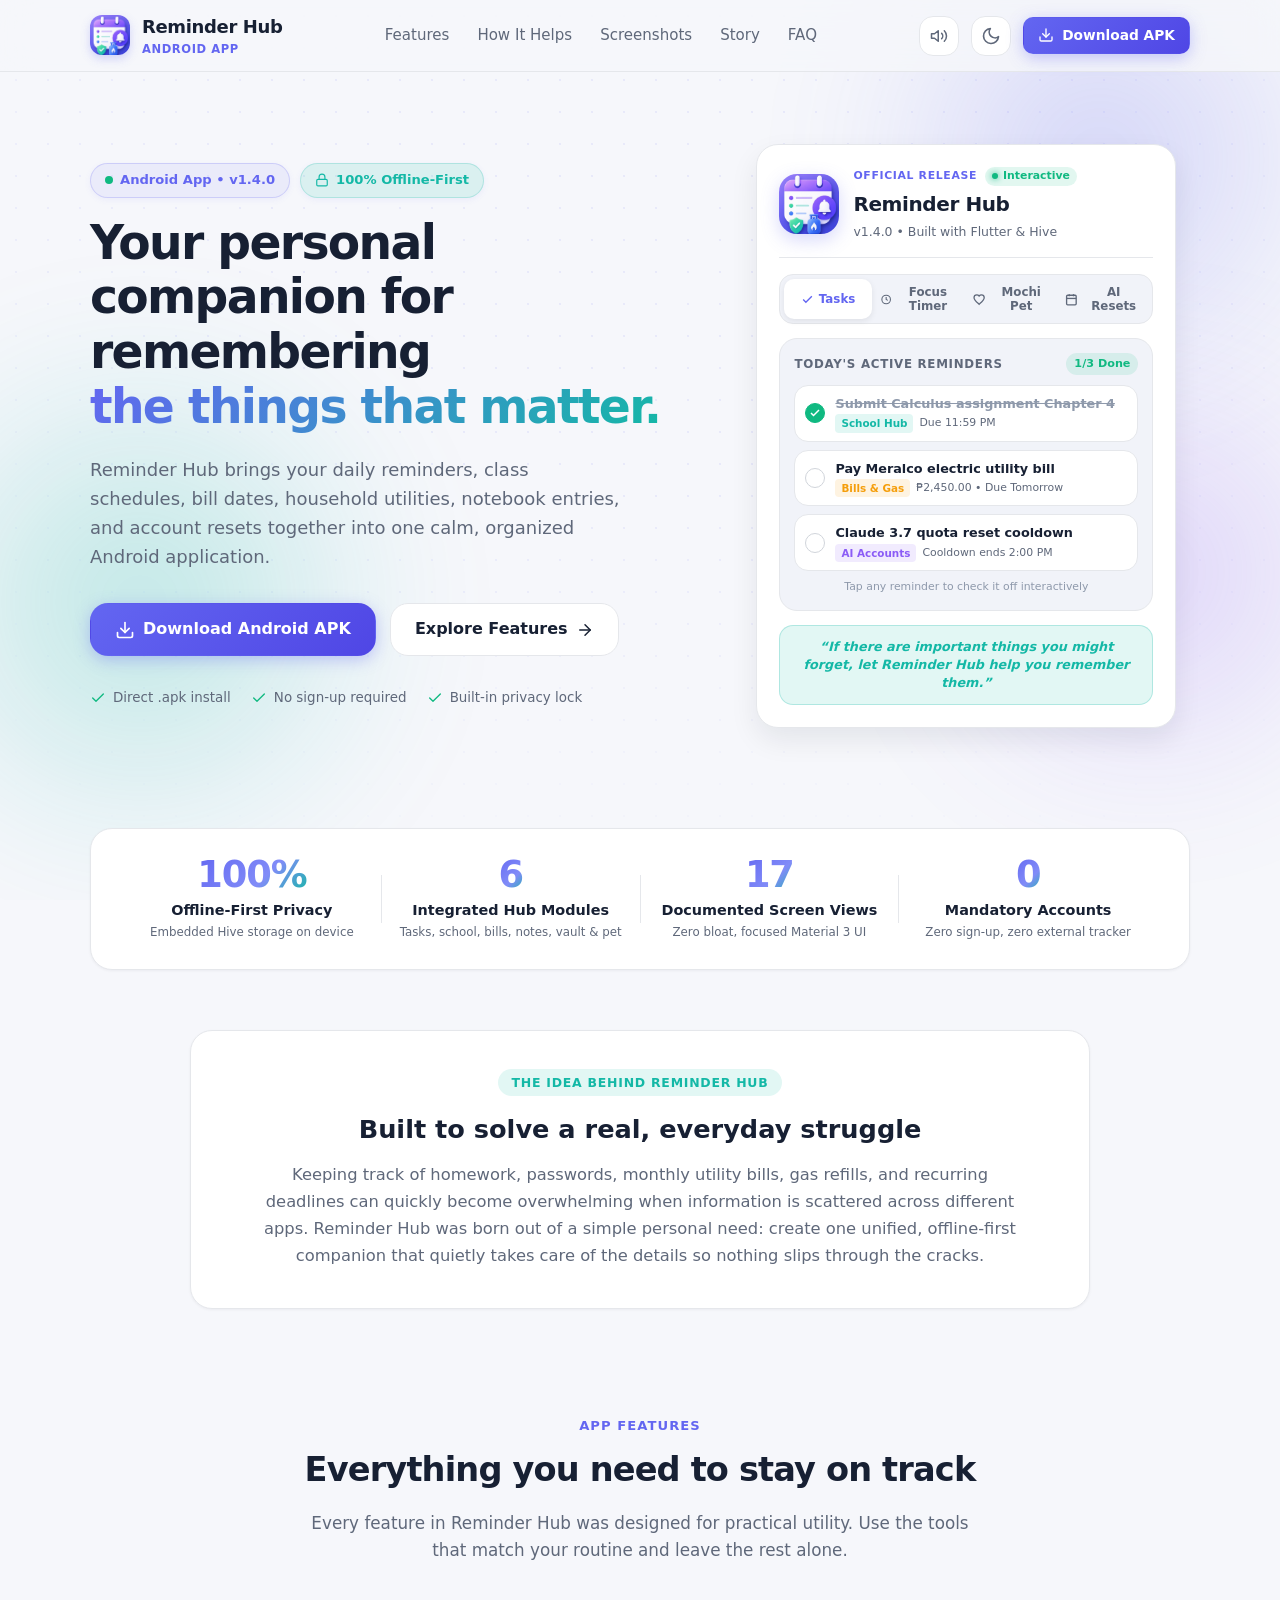
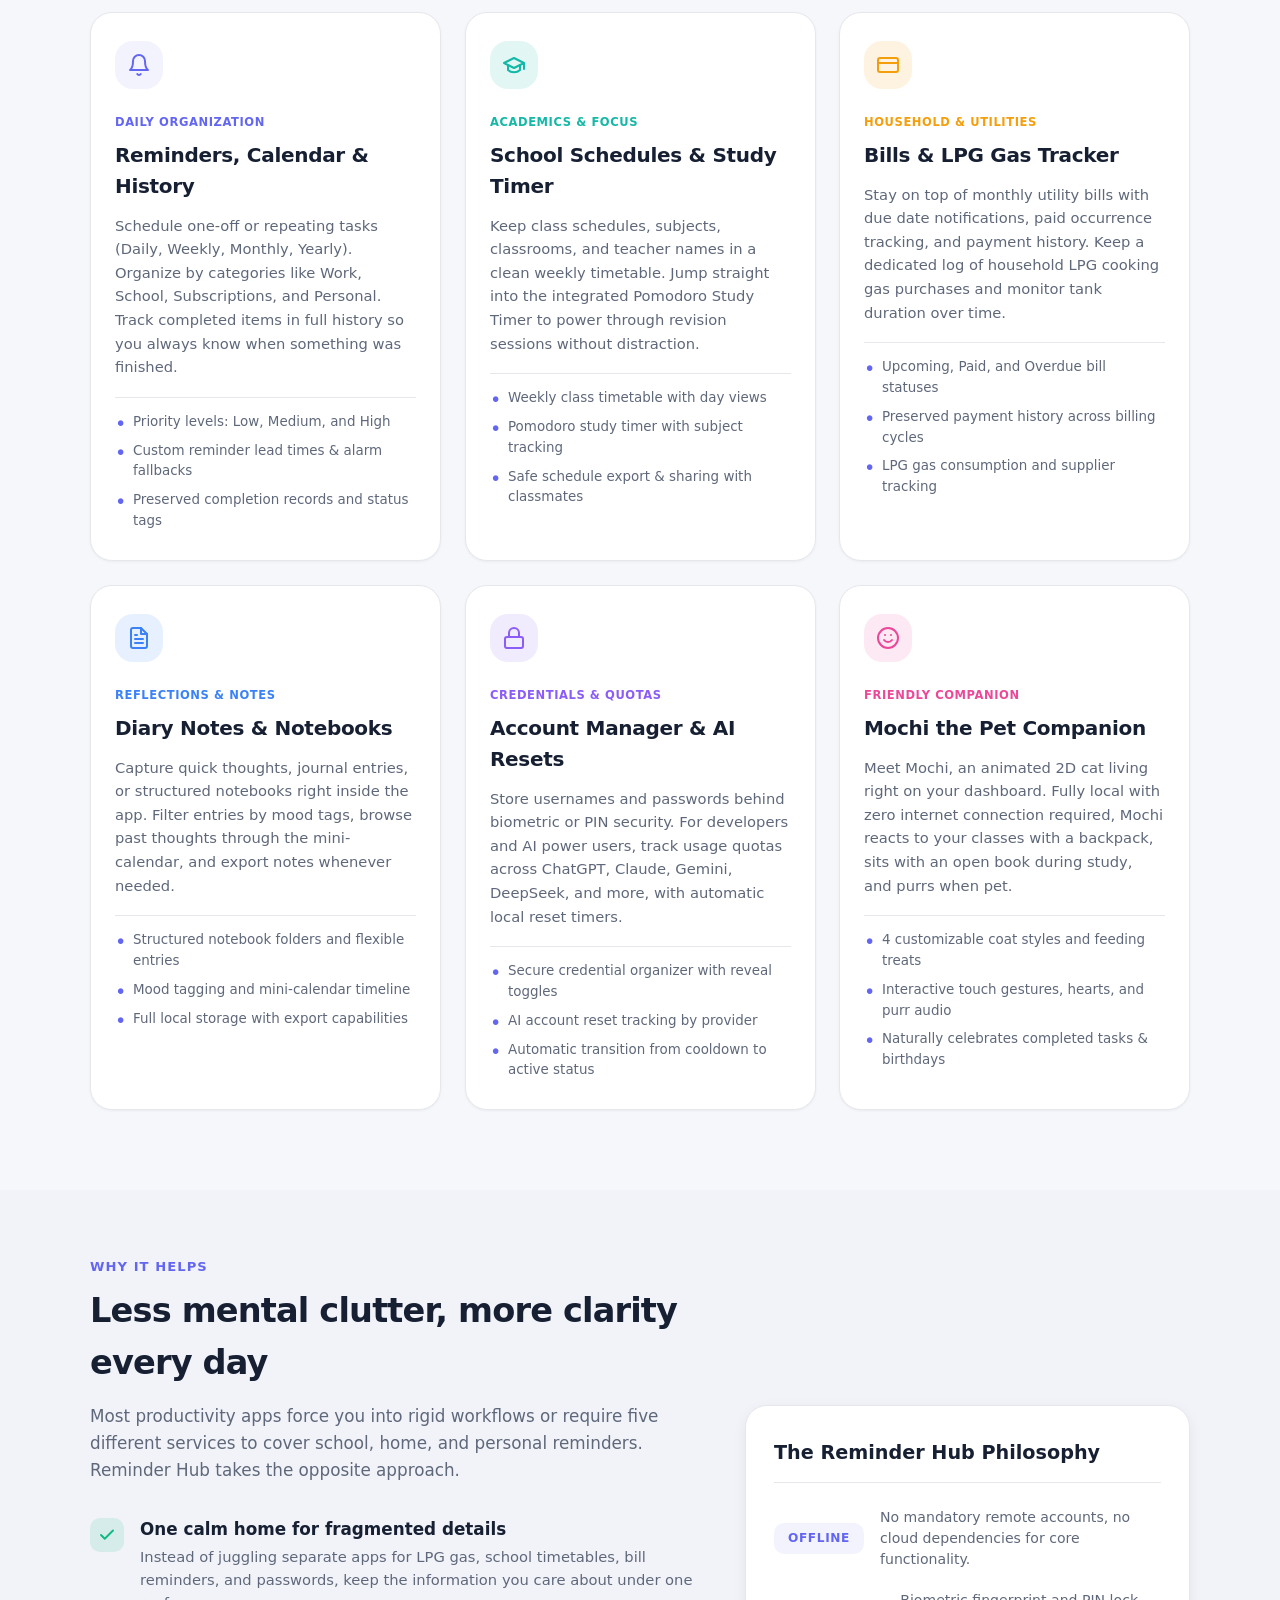
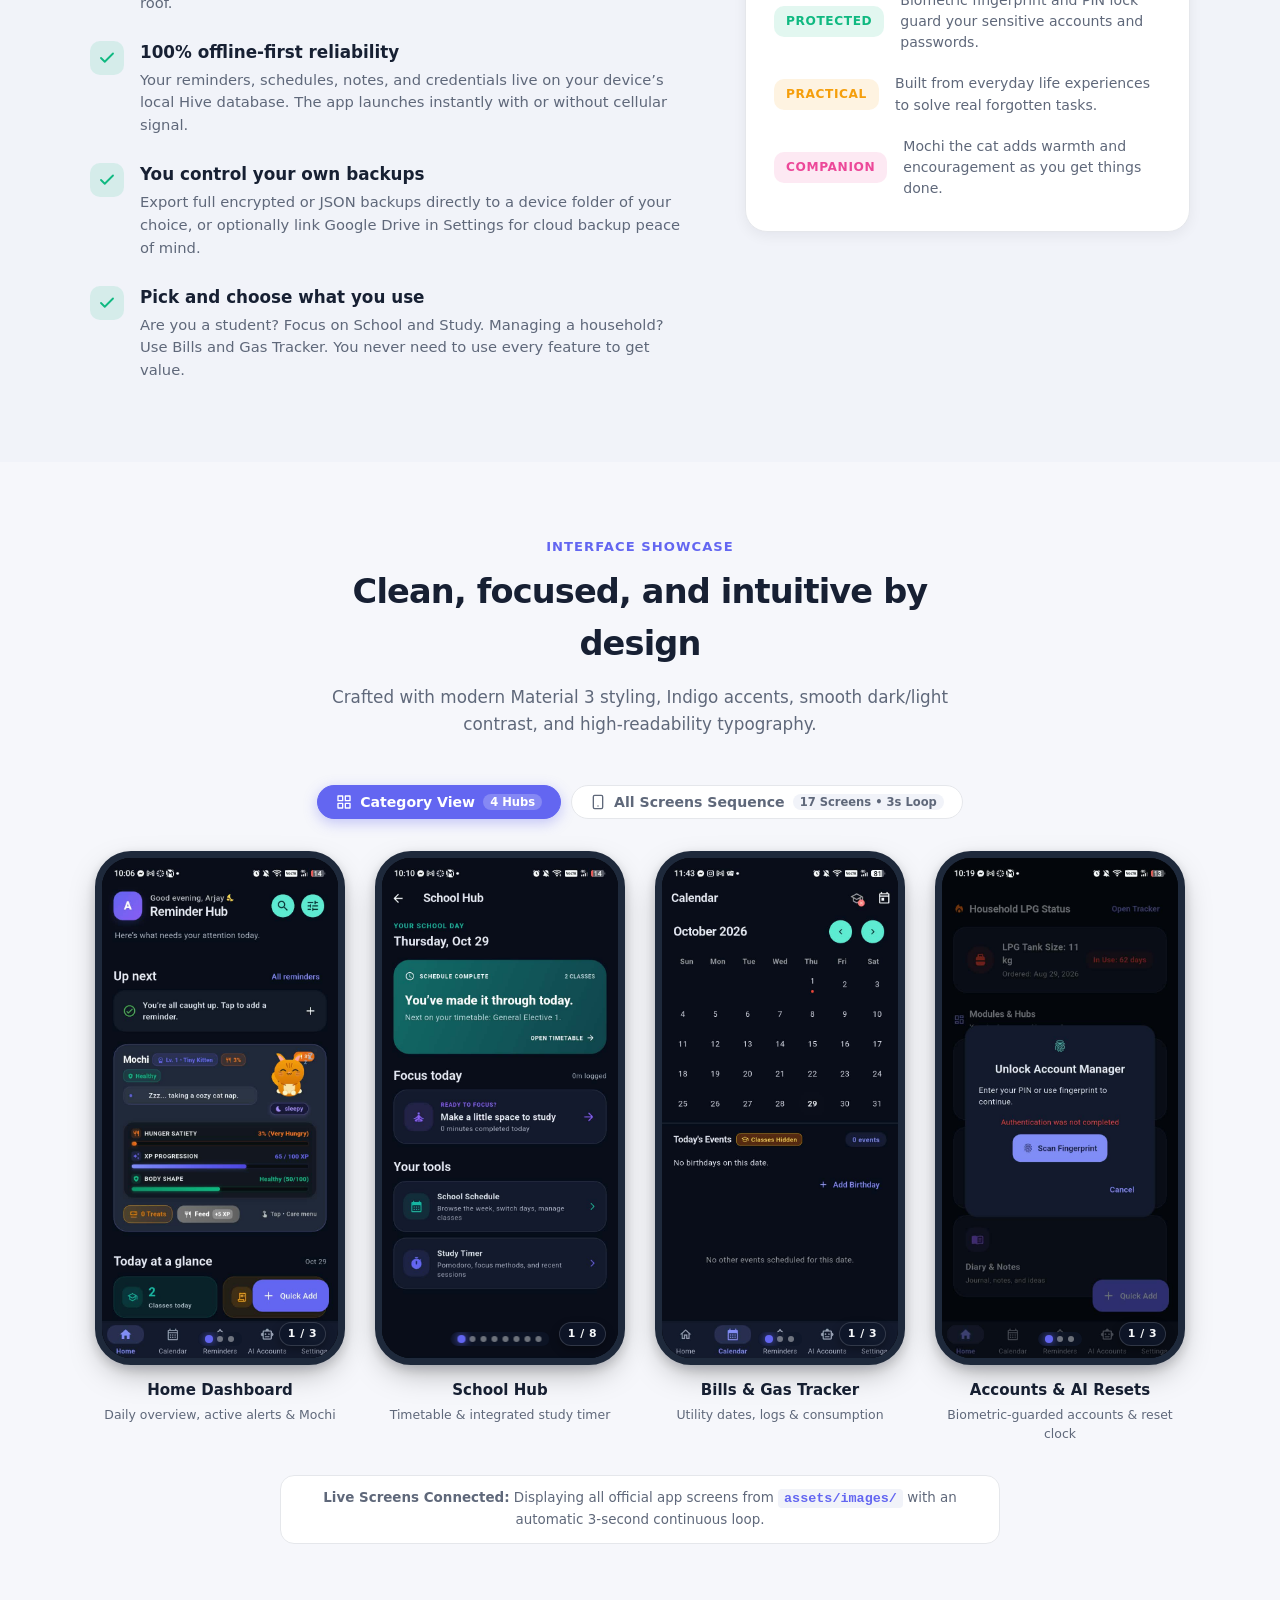
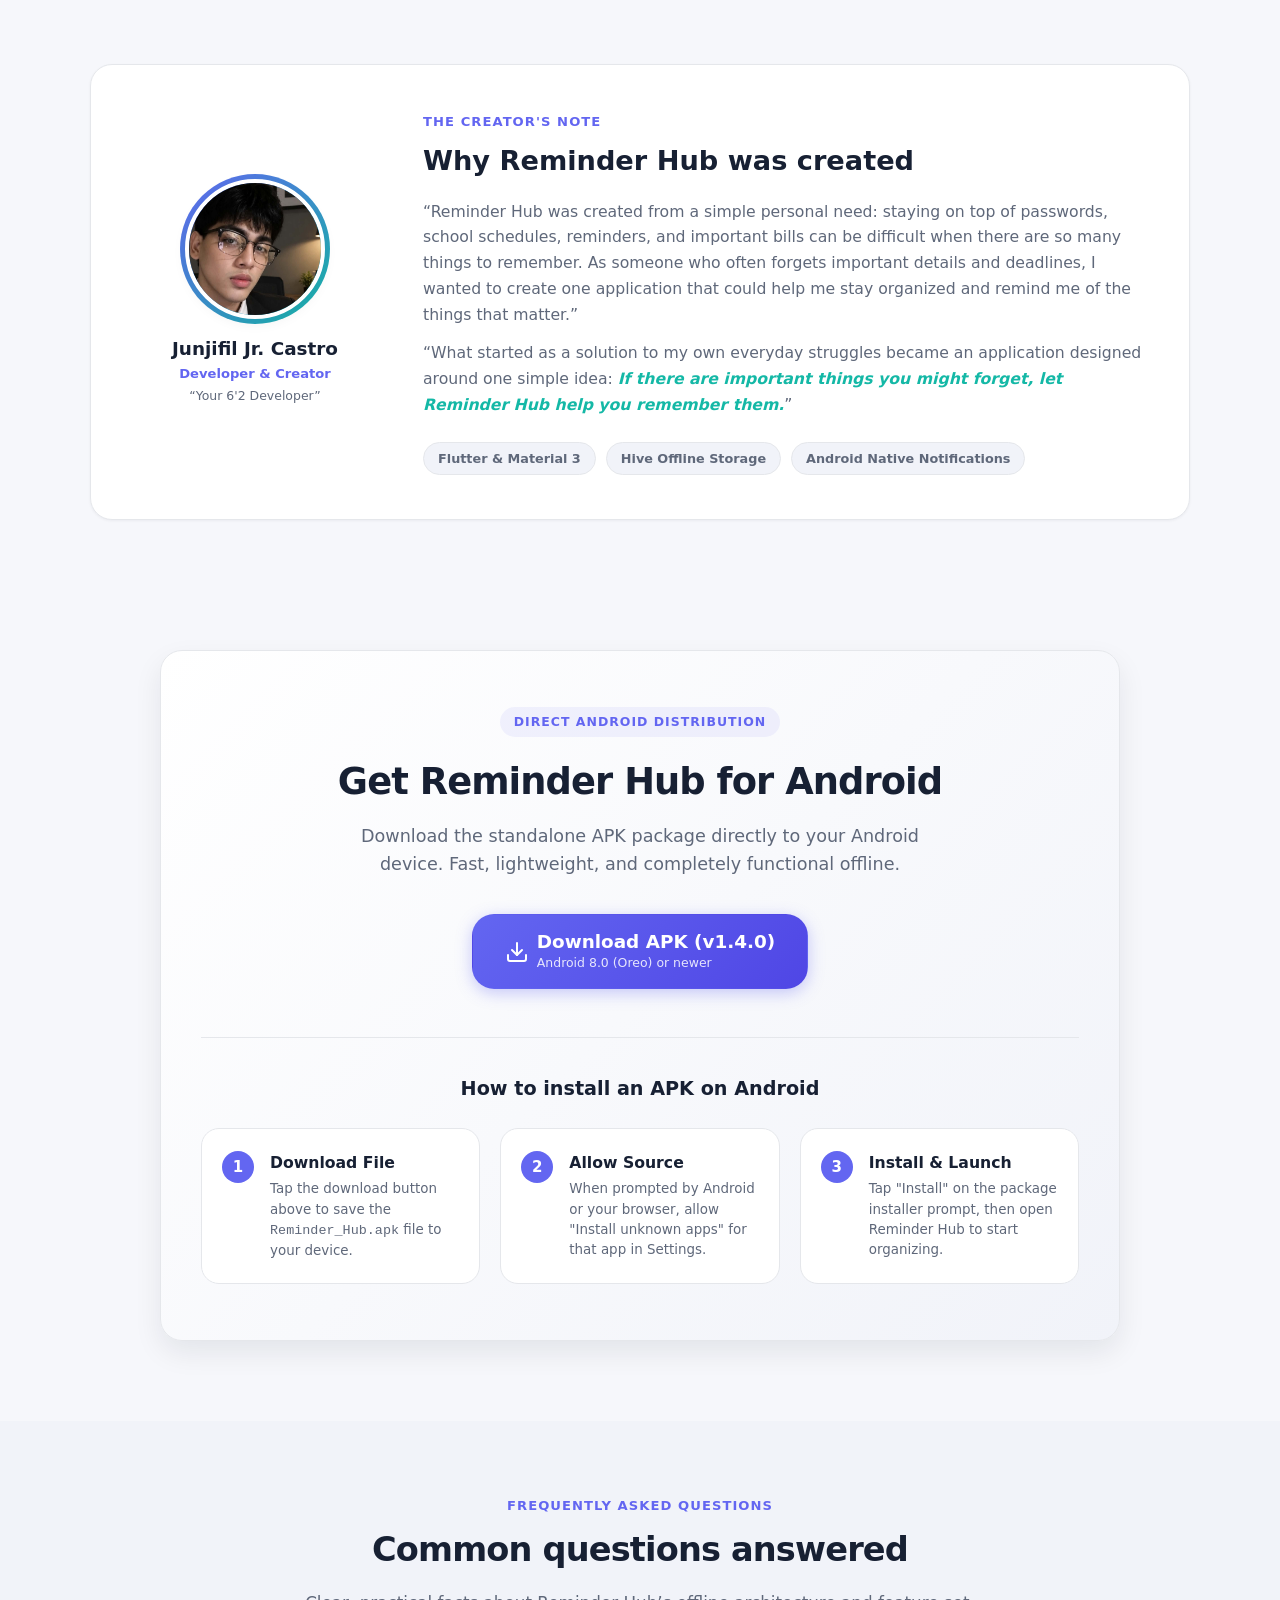
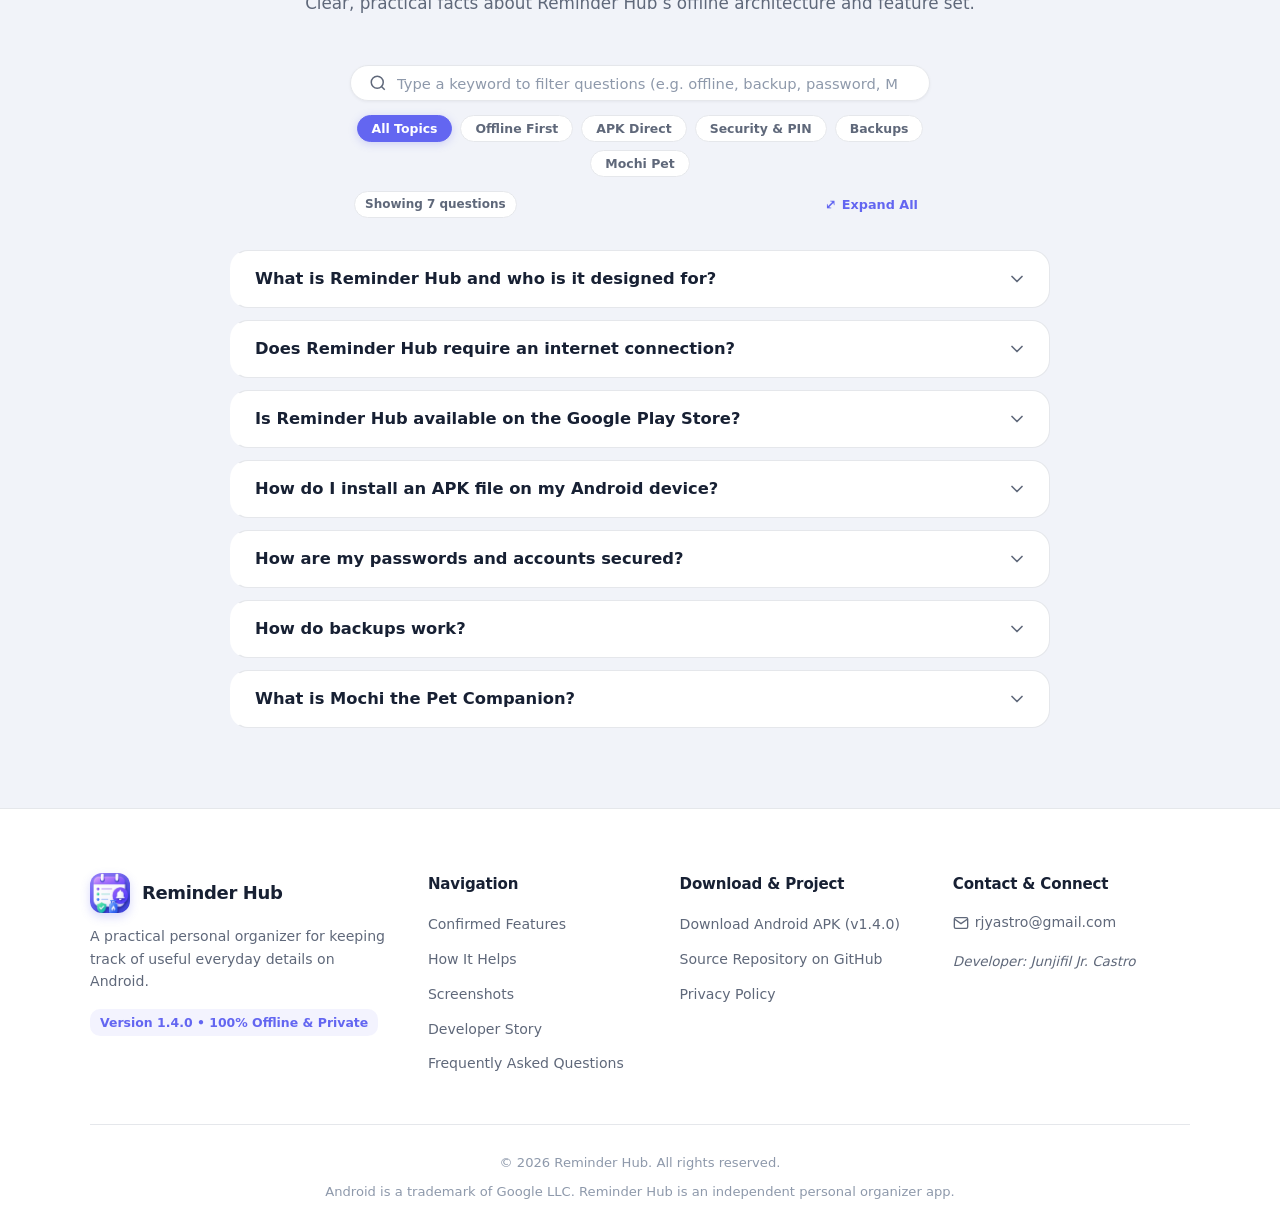
==== index.html @ 050fdacd "first commit" ====
<!DOCTYPE html>
<html lang="en" data-theme="light">
<head>
  <meta charset="UTF-8">
  <meta name="viewport" content="width=device-width, initial-scale=1.0">
  <title>Reminder Hub — Everyday Reminders, Planning & Organization in One Place</title>
  <meta name="description" content="Reminder Hub is a calm, practical Android organizer bringing everyday reminders, school schedules, bills, notebooks, accounts, and an offline pet companion together.">
  <meta name="keywords" content="Reminder Hub, Android organizer, task manager, timetable, bills tracker, gas tracker, offline notes, Mochi pet companion">
  <meta name="theme-color" content="#6366F1">

  <!-- Open Graph / Meta -->
  <meta property="og:type" content="website">
  <meta property="og:title" content="Reminder Hub — All Your Everyday Details in One Place">
  <meta property="og:description" content="A practical personal companion for Android that helps you remember, organize, and manage the things you might otherwise forget.">
  <meta property="og:image" content="assets/images/app_icon.png">

  <!-- Favicon -->
  <link rel="icon" type="image/png" href="assets/images/app_icon.png">
  <link rel="apple-touch-icon" href="assets/images/app_icon.png">

  <!-- Stylesheets -->
  <link rel="stylesheet" href="styles.css">
</head>
<body>
  <!-- Top Dynamic Scroll Progress Indicator -->
  <div class="scroll-progress-bar" id="scroll-progress" aria-hidden="true"></div>

  <!-- Ambient Dynamic Mesh & Floating Glow Halos -->
  <div class="bg-mesh-canvas" aria-hidden="true">
    <div class="bg-dot-pattern"></div>
    <div class="ambient-blob ambient-blob-1"></div>
    <div class="ambient-blob ambient-blob-2"></div>
    <div class="ambient-blob ambient-blob-3"></div>
  </div>

  <!-- Header / Navigation -->
  <header class="site-header" id="header">
    <div class="container header-container">
      <a href="#hero" class="brand" aria-label="Reminder Hub Home">
        <img src="assets/images/app_icon.png" alt="Reminder Hub app icon" class="brand-icon" width="40" height="40">
        <div class="brand-text">
          <span class="brand-title">Reminder Hub</span>
          <span class="brand-tag">Android App</span>
        </div>
      </a>

      <!-- Desktop Navigation -->
      <nav class="main-nav" aria-label="Primary Navigation">
        <ul class="nav-links">
          <li><a href="#features">Features</a></li>
          <li><a href="#how-it-helps">How It Helps</a></li>
          <li><a href="#screenshots">Screenshots</a></li>
          <li><a href="#about-dev">Story</a></li>
          <li><a href="#faq">FAQ</a></li>
        </ul>
      </nav>

      <!-- Action items: Theme toggle, Sound toggle & Download CTA -->
      <div class="header-actions">
        <button id="sound-toggle" class="btn-sound-toggle" aria-label="Toggle interaction sounds" title="Toggle audio feedback" aria-pressed="true">
          <svg class="icon sound-on-icon" viewBox="0 0 24 24" width="18" height="18" fill="none" stroke="currentColor" stroke-width="2" stroke-linecap="round" stroke-linejoin="round" aria-hidden="true">
            <polygon points="11 5 6 9 2 9 2 15 6 15 11 19 11 5"></polygon>
            <path d="M19.07 4.93a10 10 0 0 1 0 14.14M15.54 8.46a5 5 0 0 1 0 7.07"></path>
          </svg>
          <svg class="icon sound-off-icon" viewBox="0 0 24 24" width="18" height="18" fill="none" stroke="currentColor" stroke-width="2" stroke-linecap="round" stroke-linejoin="round" aria-hidden="true">
            <polygon points="11 5 6 9 2 9 2 15 6 15 11 19 11 5"></polygon>
            <line x1="23" y1="9" x2="17" y2="15"></line>
            <line x1="17" y1="9" x2="23" y2="15"></line>
          </svg>
        </button>

        <button id="theme-toggle" class="btn-theme-toggle" aria-label="Toggle dark mode" title="Switch color theme">
          <svg class="icon sun-icon" viewBox="0 0 24 24" width="20" height="20" fill="none" stroke="currentColor" stroke-width="2" stroke-linecap="round" stroke-linejoin="round" aria-hidden="true">
            <circle cx="12" cy="12" r="5"></circle>
            <line x1="12" y1="1" x2="12" y2="3"></line>
            <line x1="12" y1="21" x2="12" y2="23"></line>
            <line x1="4.22" y1="4.22" x2="5.64" y2="5.64"></line>
            <line x1="18.36" y1="18.36" x2="19.78" y2="19.78"></line>
            <line x1="1" y1="12" x2="3" y2="12"></line>
            <line x1="21" y1="12" x2="23" y2="12"></line>
            <line x1="4.22" y1="19.78" x2="5.64" y2="18.36"></line>
            <line x1="18.36" y1="5.64" x2="19.78" y2="4.22"></line>
          </svg>
          <svg class="icon moon-icon" viewBox="0 0 24 24" width="20" height="20" fill="none" stroke="currentColor" stroke-width="2" stroke-linecap="round" stroke-linejoin="round" aria-hidden="true">
            <path d="M21 12.79A9 9 0 1 1 11.21 3 7 7 0 0 0 21 12.79z"></path>
          </svg>
        </button>

        <a href="#download" class="btn btn-primary btn-sm nav-download-btn">
          <svg class="btn-icon" viewBox="0 0 24 24" width="16" height="16" fill="none" stroke="currentColor" stroke-width="2" stroke-linecap="round" stroke-linejoin="round" aria-hidden="true">
            <path d="M21 15v4a2 2 0 0 1-2 2H5a2 2 0 0 1-2-2v-4"></path>
            <polyline points="7 10 12 15 17 10"></polyline>
            <line x1="12" y1="15" x2="12" y2="3"></line>
          </svg>
          <span>Download APK</span>
        </a>

        <!-- Mobile hamburger toggle button -->
        <button id="mobile-menu-btn" class="mobile-menu-btn" aria-expanded="false" aria-controls="mobile-nav" aria-label="Open navigation menu">
          <span class="hamburger-bar"></span>
          <span class="hamburger-bar"></span>
          <span class="hamburger-bar"></span>
        </button>
      </div>
    </div>

    <!-- Mobile Slide-Down Menu -->
    <div id="mobile-nav" class="mobile-nav" hidden>
      <div class="mobile-nav-inner">
        <ul class="mobile-nav-links">
          <li><a href="#features" class="mobile-link">Features</a></li>
          <li><a href="#how-it-helps" class="mobile-link">How It Helps</a></li>
          <li><a href="#screenshots" class="mobile-link">Screenshots</a></li>
          <li><a href="#about-dev" class="mobile-link">Developer Story</a></li>
          <li><a href="#faq" class="mobile-link">FAQ</a></li>
          <li><a href="#download" class="mobile-link highlight">Download Android APK</a></li>
        </ul>
      </div>
    </div>
  </header>

  <main id="main-content">
    <!-- Hero Section -->
    <section class="hero-section" id="hero">
      <div class="container hero-container">
        <div class="hero-content">
          <div class="pill-badge-group">
            <span class="pill-badge">
              <span class="badge-dot"></span>
              Android App • v1.4.0
            </span>
            <span class="pill-badge pill-badge-secondary">
              <svg viewBox="0 0 24 24" width="14" height="14" fill="none" stroke="currentColor" stroke-width="2" stroke-linecap="round" stroke-linejoin="round" aria-hidden="true">
                <rect x="3" y="11" width="18" height="11" rx="2" ry="2"></rect>
                <path d="M7 11V7a5 5 0 0 1 10 0v4"></path>
              </svg>
              100% Offline-First
            </span>
          </div>

          <h1 class="hero-title">
            Your personal companion for remembering <span class="text-accent">the things that matter.</span>
          </h1>

          <p class="hero-description">
            Reminder Hub brings your daily reminders, class schedules, bill dates, household utilities, notebook entries, and account resets together into one calm, organized Android application.
          </p>

          <div class="hero-actions">
            <a href="https://github.com/Arjay350/Reminder-Hub-/releases/download/v1.4.0-publish/Reminder_Hub.apk" download="Reminder_Hub.apk" class="btn btn-primary btn-lg" id="hero-download-btn">
              <svg class="btn-icon" viewBox="0 0 24 24" width="20" height="20" fill="none" stroke="currentColor" stroke-width="2" stroke-linecap="round" stroke-linejoin="round" aria-hidden="true">
                <path d="M21 15v4a2 2 0 0 1-2 2H5a2 2 0 0 1-2-2v-4"></path>
                <polyline points="7 10 12 15 17 10"></polyline>
                <line x1="12" y1="15" x2="12" y2="3"></line>
              </svg>
              <span>Download Android APK</span>
            </a>
            <a href="#features" class="btn btn-outline btn-lg">
              <span>Explore Features</span>
              <svg class="btn-icon-right" viewBox="0 0 24 24" width="18" height="18" fill="none" stroke="currentColor" stroke-width="2" stroke-linecap="round" stroke-linejoin="round" aria-hidden="true">
                <line x1="5" y1="12" x2="19" y2="12"></line>
                <polyline points="12 5 19 12 12 19"></polyline>
              </svg>
            </a>
          </div>

          <div class="hero-meta">
            <div class="meta-item">
              <svg class="meta-icon" viewBox="0 0 24 24" width="16" height="16" fill="none" stroke="currentColor" stroke-width="2" stroke-linecap="round" stroke-linejoin="round" aria-hidden="true">
                <polyline points="20 6 9 17 4 12"></polyline>
              </svg>
              <span>Direct .apk install</span>
            </div>
            <div class="meta-item">
              <svg class="meta-icon" viewBox="0 0 24 24" width="16" height="16" fill="none" stroke="currentColor" stroke-width="2" stroke-linecap="round" stroke-linejoin="round" aria-hidden="true">
                <polyline points="20 6 9 17 4 12"></polyline>
              </svg>
              <span>No sign-up required</span>
            </div>
            <div class="meta-item">
              <svg class="meta-icon" viewBox="0 0 24 24" width="16" height="16" fill="none" stroke="currentColor" stroke-width="2" stroke-linecap="round" stroke-linejoin="round" aria-hidden="true">
                <polyline points="20 6 9 17 4 12"></polyline>
              </svg>
              <span>Built-in privacy lock</span>
            </div>
          </div>
        </div>

        <div class="hero-visual">
          <div class="app-card-preview" id="hero-interactive-card">
            <div class="app-card-glow"></div>
            <div class="app-card-surface">
              <div class="app-header-strip">
                <img src="assets/images/app_icon.png" alt="Reminder Hub App Icon" class="hero-app-icon" width="68" height="68">
                <div class="app-title-block">
                  <div class="app-badge-row">
                    <span class="app-badge">Official Release</span>
                    <span class="app-live-pulse" title="Live Interactive Simulator"><span class="pulse-dot"></span> Interactive</span>
                  </div>
                  <h2 class="app-name">Reminder Hub</h2>
                  <p class="app-sub">v1.4.0 • Built with Flutter &amp; Hive</p>
                </div>
              </div>

              <!-- Interactive Simulator Tabs -->
              <div class="hero-tabs-nav" role="tablist" aria-label="Interactive App Modules">
                <button class="hero-tab-pill active" data-hero-panel="hero-panel-tasks" role="tab" aria-selected="true">
                  <svg viewBox="0 0 24 24" width="13" height="13" fill="none" stroke="currentColor" stroke-width="2.5"><polyline points="20 6 9 17 4 12"></polyline></svg>
                  <span>Tasks</span>
                </button>
                <button class="hero-tab-pill" data-hero-panel="hero-panel-timer" role="tab" aria-selected="false">
                  <svg viewBox="0 0 24 24" width="13" height="13" fill="none" stroke="currentColor" stroke-width="2.5"><circle cx="12" cy="12" r="10"></circle><polyline points="12 6 12 12 16 14"></polyline></svg>
                  <span>Focus Timer</span>
                </button>
                <button class="hero-tab-pill" data-hero-panel="hero-panel-mochi" role="tab" aria-selected="false">
                  <svg viewBox="0 0 24 24" width="13" height="13" fill="none" stroke="currentColor" stroke-width="2.5"><path d="M12 21.35l-1.45-1.32C5.4 15.36 2 12.28 2 8.5 2 5.42 4.42 3 7.5 3c1.74 0 3.41.81 4.5 2.09C13.09 3.81 14.76 3 16.5 3 19.58 3 22 5.42 22 8.5c0 3.78-3.4 6.86-8.55 11.54L12 21.35z"></path></svg>
                  <span>Mochi Pet</span>
                </button>
                <button class="hero-tab-pill" data-hero-panel="hero-panel-ai" role="tab" aria-selected="false">
                  <svg viewBox="0 0 24 24" width="13" height="13" fill="none" stroke="currentColor" stroke-width="2.5"><rect x="3" y="4" width="18" height="18" rx="2" ry="2"></rect><line x1="16" y1="2" x2="16" y2="6"></line><line x1="8" y1="2" x2="8" y2="6"></line><line x1="3" y1="10" x2="21" y2="10"></line></svg>
                  <span>AI Resets</span>
                </button>
              </div>

              <div class="app-preview-body">
                <!-- Panel 1: Interactive Tasks -->
                <div class="hero-interactive-panel active" id="hero-panel-tasks" role="tabpanel">
                  <div class="panel-header-row">
                    <span class="panel-section-label">Today's Active Reminders</span>
                    <span id="hero-completed-count" class="hero-status-pill">1/3 Done</span>
                  </div>

                  <div class="interactive-tasks-list">
                    <div class="interactive-task-item is-completed" role="checkbox" aria-checked="true" tabindex="0">
                      <div class="task-checkbox-ring" aria-checked="true">
                        <svg class="check-svg" viewBox="0 0 24 24" width="12" height="12" fill="none" stroke="currentColor" stroke-width="3"><polyline points="20 6 9 17 4 12"></polyline></svg>
                      </div>
                      <div class="task-info">
                        <span class="task-title">Submit Calculus assignment Chapter 4</span>
                        <div class="task-meta-row">
                          <span class="task-tag tag-school">School Hub</span>
                          <span class="task-due">Due 11:59 PM</span>
                        </div>
                      </div>
                    </div>

                    <div class="interactive-task-item" role="checkbox" aria-checked="false" tabindex="0">
                      <div class="task-checkbox-ring" aria-checked="false">
                        <svg class="check-svg" viewBox="0 0 24 24" width="12" height="12" fill="none" stroke="currentColor" stroke-width="3"><polyline points="20 6 9 17 4 12"></polyline></svg>
                      </div>
                      <div class="task-info">
                        <span class="task-title">Pay Meralco electric utility bill</span>
                        <div class="task-meta-row">
                          <span class="task-tag tag-bills">Bills &amp; Gas</span>
                          <span class="task-due">₱2,450.00 • Due Tomorrow</span>
                        </div>
                      </div>
                    </div>

                    <div class="interactive-task-item" role="checkbox" aria-checked="false" tabindex="0">
                      <div class="task-checkbox-ring" aria-checked="false">
                        <svg class="check-svg" viewBox="0 0 24 24" width="12" height="12" fill="none" stroke="currentColor" stroke-width="3"><polyline points="20 6 9 17 4 12"></polyline></svg>
                      </div>
                      <div class="task-info">
                        <span class="task-title">Claude 3.7 quota reset cooldown</span>
                        <div class="task-meta-row">
                          <span class="task-tag tag-ai">AI Accounts</span>
                          <span class="task-due">Cooldown ends 2:00 PM</span>
                        </div>
                      </div>
                    </div>
                  </div>
                  <p class="interactive-hint">Tap any reminder to check it off interactively</p>
                </div>

                <!-- Panel 2: Pomodoro Study Timer -->
                <div class="hero-interactive-panel" id="hero-panel-timer" role="tabpanel" hidden>
                  <div class="pomodoro-mini-widget">
                    <div class="pomodoro-subject">
                      <span class="subject-dot"></span>
                      <span>Advanced Data Structures &amp; Algorithms</span>
                    </div>

                    <div class="pomodoro-clock-wrap">
                      <svg class="pomodoro-svg" viewBox="0 0 100 100" width="130" height="130">
                        <circle class="ring-bg" cx="50" cy="50" r="42"></circle>
                        <circle class="ring-progress" id="hero-timer-progress-ring" cx="50" cy="50" r="42"></circle>
                      </svg>
                      <div class="pomodoro-center">
                        <span class="timer-digits" id="hero-timer-display">25:00</span>
                        <span class="timer-mode">Pomodoro Focus</span>
                      </div>
                    </div>

                    <div class="pomodoro-controls">
                      <button class="btn btn-primary btn-sm" id="hero-timer-toggle" aria-label="Start or pause study timer">
                        <svg class="icon-play" viewBox="0 0 24 24" width="14" height="14" fill="currentColor"><polygon points="5 3 19 12 5 21 5 3"></polygon></svg>
                        <svg class="icon-pause" viewBox="0 0 24 24" width="14" height="14" fill="currentColor" style="display: none;"><rect x="6" y="4" width="4" height="16"></rect><rect x="14" y="4" width="4" height="16"></rect></svg>
                        <span class="btn-label">Start</span>
                      </button>
                      <button class="btn btn-outline btn-sm" id="hero-timer-reset" aria-label="Reset timer to 25 minutes">Reset</button>
                    </div>
                  </div>
                </div>

                <!-- Panel 3: Mochi Pet Companion -->
                <div class="hero-interactive-panel" id="hero-panel-mochi" role="tabpanel" hidden>
                  <div class="mochi-mini-widget">
                    <div class="mochi-avatar-container" id="mochi-avatar-wrap">
                      <div class="mochi-cat-avatar">
                        <div class="cat-ear ear-left"></div>
                        <div class="cat-ear ear-right"></div>
                        <div class="cat-face">
                          <div class="cat-eyes">
                            <span class="cat-eye"></span>
                            <span class="cat-eye"></span>
                          </div>
                          <div class="cat-nose"></div>
                          <div class="cat-mouth">ω</div>
                          <div class="cat-blush blush-left"></div>
                          <div class="cat-blush blush-right"></div>
                        </div>
                      </div>
                    </div>

                    <div class="mochi-status-block">
                      <div class="mochi-name-row">
                        <strong>Mochi</strong>
                        <span class="mochi-badge">Offline Companion</span>
                      </div>
                      <p class="mochi-speech" id="mochi-mood-label">Purring happily! (=^･ω･^=)</p>
                      <div class="affinity-meter">
                        <div class="affinity-label-row">
                          <span>Affinity</span>
                          <span class="affinity-val">85%</span>
                        </div>
                        <div class="affinity-track">
                          <div class="affinity-fill" id="mochi-affinity-fill" style="width: 85%;"></div>
                        </div>
                      </div>
                    </div>

                    <div class="mochi-action-row">
                      <button class="btn btn-primary btn-sm btn-mochi-pet" id="btn-pet-mochi">
                        <span>Pet Mochi ♥</span>
                      </button>
                    </div>
                  </div>
                </div>

                <!-- Panel 4: AI Resets -->
                <div class="hero-interactive-panel" id="hero-panel-ai" role="tabpanel" hidden>
                  <div class="ai-resets-mini-widget">
                    <div class="ai-provider-row">
                      <div class="ai-provider-brand">
                        <span class="ai-dot dot-cooldown"></span>
                        <div class="ai-provider-info">
                          <strong>Claude 3.7 Sonnet</strong>
                          <span id="ai-timer-claude">Resetting in 01h 42m</span>
                        </div>
                      </div>
                      <span class="ai-badge cooldown" id="ai-status-claude">Cooldown</span>
                    </div>

                    <div class="ai-provider-row">
                      <div class="ai-provider-brand">
                        <span class="ai-dot dot-active"></span>
                        <div class="ai-provider-info">
                          <strong>ChatGPT 4o</strong>
                          <span>Ready to use</span>
                        </div>
                      </div>
                      <span class="ai-badge active">Available</span>
                    </div>

                    <div class="ai-provider-row">
                      <div class="ai-provider-brand">
                        <span class="ai-dot dot-active"></span>
                        <div class="ai-provider-info">
                          <strong>Gemini 2.5 Pro</strong>
                          <span>Daily quota fresh</span>
                        </div>
                      </div>
                      <span class="ai-badge active">Available</span>
                    </div>

                    <div class="ai-provider-action">
                      <button class="btn btn-outline btn-sm" id="btn-simulate-reset">Simulate Reset</button>
                    </div>
                  </div>
                </div>

                <div class="quote-callout">
                  <p class="quote-text">“If there are important things you might forget, let Reminder Hub help you remember them.”</p>
                </div>
              </div>
            </div>
          </div>
        </div>
      </div>
    </section>

    <!-- Key Architecture & Stats Strip -->
    <section class="stats-section" id="stats">
      <div class="container">
        <div class="stats-strip reveal-on-scroll">
          <div class="stat-item">
            <div class="stat-number-wrap">
              <span class="stat-number" data-count-to="100" data-count-suffix="%">0%</span>
            </div>
            <div class="stat-label">Offline-First Privacy</div>
            <div class="stat-sub">Embedded Hive storage on device</div>
          </div>

          <div class="stat-divider"></div>

          <div class="stat-item">
            <div class="stat-number-wrap">
              <span class="stat-number" data-count-to="6" data-count-suffix="">0</span>
            </div>
            <div class="stat-label">Integrated Hub Modules</div>
            <div class="stat-sub">Tasks, school, bills, notes, vault &amp; pet</div>
          </div>

          <div class="stat-divider"></div>

          <div class="stat-item">
            <div class="stat-number-wrap">
              <span class="stat-number" data-count-to="17" data-count-suffix="">0</span>
            </div>
            <div class="stat-label">Documented Screen Views</div>
            <div class="stat-sub">Zero bloat, focused Material 3 UI</div>
          </div>

          <div class="stat-divider"></div>

          <div class="stat-item">
            <div class="stat-number-wrap">
              <span class="stat-number" data-count-to="0" data-count-suffix="">0</span>
            </div>
            <div class="stat-label">Mandatory Accounts</div>
            <div class="stat-sub">Zero sign-up, zero external tracker</div>
          </div>
        </div>
      </div>
    </section>

    <!-- App Philosophy / Why It Exists -->
    <section class="story-highlight-section" id="philosophy">
      <div class="container">
        <div class="story-highlight-card reveal-on-scroll">
          <div class="story-badge">The Idea Behind Reminder Hub</div>
          <h2 class="story-heading">Built to solve a real, everyday struggle</h2>
          <p class="story-paragraph">
            Keeping track of homework, passwords, monthly utility bills, gas refills, and recurring deadlines can quickly become overwhelming when information is scattered across different apps. Reminder Hub was born out of a simple personal need: create one unified, offline-first companion that quietly takes care of the details so nothing slips through the cracks.
          </p>
        </div>
      </div>
    </section>

    <!-- Features Section -->
    <section class="features-section" id="features">
      <div class="container">
        <div class="section-header reveal-on-scroll">
          <span class="section-kicker">App Features</span>
          <h2 class="section-title">Everything you need to stay on track</h2>
          <p class="section-subtitle">
            Every feature in Reminder Hub was designed for practical utility. Use the tools that match your routine and leave the rest alone.
          </p>
        </div>

        <div class="features-grid">
          <!-- Feature 1: Reminders & Calendar -->
          <article class="feature-card reveal-on-scroll" data-category="reminders">
            <div class="feature-icon-box icon-box-indigo">
              <svg viewBox="0 0 24 24" width="24" height="24" fill="none" stroke="currentColor" stroke-width="2" stroke-linecap="round" stroke-linejoin="round" aria-hidden="true">
                <path d="M18 8A6 6 0 0 0 6 8c0 7-3 9-3 9h18s-3-2-3-9"></path>
                <path d="M13.73 21a2 2 0 0 1-3.46 0"></path>
              </svg>
            </div>
            <div class="feature-content">
              <div class="feature-tag tag-indigo">Daily Organization</div>
              <h3 class="feature-title">Reminders, Calendar &amp; History</h3>
              <p class="feature-description">
                Schedule one-off or repeating tasks (Daily, Weekly, Monthly, Yearly). Organize by categories like Work, School, Subscriptions, and Personal. Track completed items in full history so you always know when something was finished.
              </p>
              <ul class="feature-bullet-list">
                <li>Priority levels: Low, Medium, and High</li>
                <li>Custom reminder lead times &amp; alarm fallbacks</li>
                <li>Preserved completion records and status tags</li>
              </ul>
            </div>
          </article>

          <!-- Feature 2: School & Study -->
          <article class="feature-card reveal-on-scroll" data-category="school">
            <div class="feature-icon-box icon-box-teal">
              <svg viewBox="0 0 24 24" width="24" height="24" fill="none" stroke="currentColor" stroke-width="2" stroke-linecap="round" stroke-linejoin="round" aria-hidden="true">
                <path d="M22 10v6M2 10l10-5 10 5-10 5z"></path>
                <path d="M6 12v5c3 3 9 3 12 0v-5"></path>
              </svg>
            </div>
            <div class="feature-content">
              <div class="feature-tag tag-teal">Academics &amp; Focus</div>
              <h3 class="feature-title">School Schedules &amp; Study Timer</h3>
              <p class="feature-description">
                Keep class schedules, subjects, classrooms, and teacher names in a clean weekly timetable. Jump straight into the integrated Pomodoro Study Timer to power through revision sessions without distraction.
              </p>
              <ul class="feature-bullet-list">
                <li>Weekly class timetable with day views</li>
                <li>Pomodoro study timer with subject tracking</li>
                <li>Safe schedule export &amp; sharing with classmates</li>
              </ul>
            </div>
          </article>

          <!-- Feature 3: Bills & Gas Tracker -->
          <article class="feature-card reveal-on-scroll" data-category="bills">
            <div class="feature-icon-box icon-box-amber">
              <svg viewBox="0 0 24 24" width="24" height="24" fill="none" stroke="currentColor" stroke-width="2" stroke-linecap="round" stroke-linejoin="round" aria-hidden="true">
                <rect x="2" y="5" width="20" height="14" rx="2"></rect>
                <line x1="2" y1="10" x2="22" y2="10"></line>
              </svg>
            </div>
            <div class="feature-content">
              <div class="feature-tag tag-amber">Household &amp; Utilities</div>
              <h3 class="feature-title">Bills &amp; LPG Gas Tracker</h3>
              <p class="feature-description">
                Stay on top of monthly utility bills with due date notifications, paid occurrence tracking, and payment history. Keep a dedicated log of household LPG cooking gas purchases and monitor tank duration over time.
              </p>
              <ul class="feature-bullet-list">
                <li>Upcoming, Paid, and Overdue bill statuses</li>
                <li>Preserved payment history across billing cycles</li>
                <li>LPG gas consumption and supplier tracking</li>
              </ul>
            </div>
          </article>

          <!-- Feature 4: Diary Notes & Notebooks -->
          <article class="feature-card reveal-on-scroll" data-category="notes">
            <div class="feature-icon-box icon-box-blue">
              <svg viewBox="0 0 24 24" width="24" height="24" fill="none" stroke="currentColor" stroke-width="2" stroke-linecap="round" stroke-linejoin="round" aria-hidden="true">
                <path d="M14 2H6a2 2 0 0 0-2 2v16a2 2 0 0 0 2 2h12a2 2 0 0 0 2-2V8z"></path>
                <polyline points="14 2 14 8 20 8"></polyline>
                <line x1="16" y1="13" x2="8" y2="13"></line>
                <line x1="16" y1="17" x2="8" y2="17"></line>
                <polyline points="10 9 9 9 8 9"></polyline>
              </svg>
            </div>
            <div class="feature-content">
              <div class="feature-tag tag-blue">Reflections &amp; Notes</div>
              <h3 class="feature-title">Diary Notes &amp; Notebooks</h3>
              <p class="feature-description">
                Capture quick thoughts, journal entries, or structured notebooks right inside the app. Filter entries by mood tags, browse past thoughts through the mini-calendar, and export notes whenever needed.
              </p>
              <ul class="feature-bullet-list">
                <li>Structured notebook folders and flexible entries</li>
                <li>Mood tagging and mini-calendar timeline</li>
                <li>Full local storage with export capabilities</li>
              </ul>
            </div>
          </article>

          <!-- Feature 5: Account & AI Organization -->
          <article class="feature-card reveal-on-scroll" data-category="vault">
            <div class="feature-icon-box icon-box-purple">
              <svg viewBox="0 0 24 24" width="24" height="24" fill="none" stroke="currentColor" stroke-width="2" stroke-linecap="round" stroke-linejoin="round" aria-hidden="true">
                <rect x="3" y="11" width="18" height="11" rx="2" ry="2"></rect>
                <path d="M7 11V7a5 5 0 0 1 10 0v4"></path>
              </svg>
            </div>
            <div class="feature-content">
              <div class="feature-tag tag-purple">Credentials &amp; Quotas</div>
              <h3 class="feature-title">Account Manager &amp; AI Resets</h3>
              <p class="feature-description">
                Store usernames and passwords behind biometric or PIN security. For developers and AI power users, track usage quotas across ChatGPT, Claude, Gemini, DeepSeek, and more, with automatic local reset timers.
              </p>
              <ul class="feature-bullet-list">
                <li>Secure credential organizer with reveal toggles</li>
                <li>AI account reset tracking by provider</li>
                <li>Automatic transition from cooldown to active status</li>
              </ul>
            </div>
          </article>

          <!-- Feature 6: Pet Companion -->
          <article class="feature-card reveal-on-scroll" data-category="mochi">
            <div class="feature-icon-box icon-box-pink">
              <svg viewBox="0 0 24 24" width="24" height="24" fill="none" stroke="currentColor" stroke-width="2" stroke-linecap="round" stroke-linejoin="round" aria-hidden="true">
                <circle cx="12" cy="12" r="10"></circle>
                <path d="M8 14s1.5 2 4 2 4-2 4-2"></path>
                <line x1="9" y1="9" x2="9.01" y2="9"></line>
                <line x1="15" y1="9" x2="15.01" y2="9"></line>
              </svg>
            </div>
            <div class="feature-content">
              <div class="feature-tag tag-pink">Friendly Companion</div>
              <h3 class="feature-title">Mochi the Pet Companion</h3>
              <p class="feature-description">
                Meet Mochi, an animated 2D cat living right on your dashboard. Fully local with zero internet connection required, Mochi reacts to your classes with a backpack, sits with an open book during study, and purrs when pet.
              </p>
              <ul class="feature-bullet-list">
                <li>4 customizable coat styles and feeding treats</li>
                <li>Interactive touch gestures, hearts, and purr audio</li>
                <li>Naturally celebrates completed tasks &amp; birthdays</li>
              </ul>
            </div>
          </article>
        </div>
      </div>
    </section>

    <!-- How It Helps Section -->
    <section class="how-it-helps-section" id="how-it-helps">
      <div class="container">
        <div class="how-it-helps-wrapper">
          <div class="how-content reveal-on-scroll">
            <span class="section-kicker">Why It Helps</span>
            <h2 class="section-title">Less mental clutter, more clarity every day</h2>
            <p class="section-subtitle">
              Most productivity apps force you into rigid workflows or require five different services to cover school, home, and personal reminders. Reminder Hub takes the opposite approach.
            </p>

            <div class="benefits-list">
              <div class="benefit-item reveal-on-scroll">
                <div class="benefit-marker">
                  <svg viewBox="0 0 24 24" width="18" height="18" fill="none" stroke="currentColor" stroke-width="2.5" stroke-linecap="round" stroke-linejoin="round" aria-hidden="true">
                    <polyline points="20 6 9 17 4 12"></polyline>
                  </svg>
                </div>
                <div class="benefit-details">
                  <h4>One calm home for fragmented details</h4>
                  <p>Instead of juggling separate apps for LPG gas, school timetables, bill reminders, and passwords, keep the information you care about under one roof.</p>
                </div>
              </div>

              <div class="benefit-item">
                <div class="benefit-marker">
                  <svg viewBox="0 0 24 24" width="18" height="18" fill="none" stroke="currentColor" stroke-width="2.5" stroke-linecap="round" stroke-linejoin="round" aria-hidden="true">
                    <polyline points="20 6 9 17 4 12"></polyline>
                  </svg>
                </div>
                <div class="benefit-details">
                  <h4>100% offline-first reliability</h4>
                  <p>Your reminders, schedules, notes, and credentials live on your device’s local Hive database. The app launches instantly with or without cellular signal.</p>
                </div>
              </div>

              <div class="benefit-item">
                <div class="benefit-marker">
                  <svg viewBox="0 0 24 24" width="18" height="18" fill="none" stroke="currentColor" stroke-width="2.5" stroke-linecap="round" stroke-linejoin="round" aria-hidden="true">
                    <polyline points="20 6 9 17 4 12"></polyline>
                  </svg>
                </div>
                <div class="benefit-details">
                  <h4>You control your own backups</h4>
                  <p>Export full encrypted or JSON backups directly to a device folder of your choice, or optionally link Google Drive in Settings for cloud backup peace of mind.</p>
                </div>
              </div>

              <div class="benefit-item">
                <div class="benefit-marker">
                  <svg viewBox="0 0 24 24" width="18" height="18" fill="none" stroke="currentColor" stroke-width="2.5" stroke-linecap="round" stroke-linejoin="round" aria-hidden="true">
                    <polyline points="20 6 9 17 4 12"></polyline>
                  </svg>
                </div>
                <div class="benefit-details">
                  <h4>Pick and choose what you use</h4>
                  <p>Are you a student? Focus on School and Study. Managing a household? Use Bills and Gas Tracker. You never need to use every feature to get value.</p>
                </div>
              </div>
            </div>
          </div>

          <div class="how-visual reveal-on-scroll">
            <div class="pillars-card">
              <h3 class="pillars-title">The Reminder Hub Philosophy</h3>
              <div class="pillar-row">
                <div class="pillar-badge badge-offline">Offline</div>
                <div class="pillar-text">No mandatory remote accounts, no cloud dependencies for core functionality.</div>
              </div>
              <div class="pillar-row">
                <div class="pillar-badge badge-private">Protected</div>
                <div class="pillar-text">Biometric fingerprint and PIN lock guard your sensitive accounts and passwords.</div>
              </div>
              <div class="pillar-row">
                <div class="pillar-badge badge-practical">Practical</div>
                <div class="pillar-text">Built from everyday life experiences to solve real forgotten tasks.</div>
              </div>
              <div class="pillar-row">
                <div class="pillar-badge badge-companion">Companion</div>
                <div class="pillar-text">Mochi the cat adds warmth and encouragement as you get things done.</div>
              </div>
            </div>
          </div>
        </div>
      </div>
    </section>

    <!-- App Screenshots / Interface Showcase -->
    <section class="screenshots-section" id="screenshots">
      <div class="container">
        <div class="section-header">
          <span class="section-kicker">Interface Showcase</span>
          <h2 class="section-title">Clean, focused, and intuitive by design</h2>
          <p class="section-subtitle">
            Crafted with modern Material 3 styling, Indigo accents, smooth dark/light contrast, and high-readability typography.
          </p>
        </div>

        <!-- Showcase view switcher tabs -->
        <div class="showcase-view-tabs" role="tablist" aria-label="Screenshots display modes">
          <button class="showcase-tab-btn active" id="tab-btn-categories" role="tab" aria-selected="true" aria-controls="panel-categories">
            <svg viewBox="0 0 24 24" width="16" height="16" fill="none" stroke="currentColor" stroke-width="2" stroke-linecap="round" stroke-linejoin="round" aria-hidden="true">
              <rect x="3" y="3" width="7" height="7"></rect>
              <rect x="14" y="3" width="7" height="7"></rect>
              <rect x="14" y="14" width="7" height="7"></rect>
              <rect x="3" y="14" width="7" height="7"></rect>
            </svg>
            <span>Category View</span>
            <span class="showcase-tab-badge">4 Hubs</span>
          </button>
          <button class="showcase-tab-btn" id="tab-btn-all-screens" role="tab" aria-selected="false" aria-controls="panel-all-screens">
            <svg viewBox="0 0 24 24" width="16" height="16" fill="none" stroke="currentColor" stroke-width="2" stroke-linecap="round" stroke-linejoin="round" aria-hidden="true">
              <rect x="5" y="2" width="14" height="20" rx="2" ry="2"></rect>
              <line x1="12" y1="18" x2="12.01" y2="18"></line>
            </svg>
            <span>All Screens Sequence</span>
            <span class="showcase-tab-badge">17 Screens • 3s Loop</span>
          </button>
        </div>

        <!-- Panel 1: Clearly labeled screenshot mockup grid (Category View) -->
        <div id="panel-categories" role="tabpanel" aria-labelledby="tab-btn-categories">
          <div class="screenshots-grid">
            <!-- Screenshot 1: Dashboard -->
            <div class="screenshot-frame">
              <div class="phone-mockup" data-carousel data-interval="3000" aria-label="Dashboard screenshot carousel">
                <div class="phone-slider">
                  <img src="assets/images/screens/Dashboard/1.jpg" alt="Home Dashboard & Mochi overview screen 1" class="phone-screen-img active" loading="lazy">
                  <img src="assets/images/screens/Dashboard/2.jpg" alt="Home Dashboard & Mochi overview screen 2" class="phone-screen-img" loading="lazy">
                  <img src="assets/images/screens/Dashboard/3.jpg" alt="Home Dashboard & Mochi overview screen 3" class="phone-screen-img" loading="lazy">
                  <div class="phone-counter-badge"><span class="current-slide">1</span> / 3</div>
                  <div class="phone-nav-dots" role="tablist" aria-label="Dashboard slides">
                    <button class="phone-nav-dot active" aria-label="Go to slide 1" data-slide="0"></button>
                    <button class="phone-nav-dot" aria-label="Go to slide 2" data-slide="1"></button>
                    <button class="phone-nav-dot" aria-label="Go to slide 3" data-slide="2"></button>
                  </div>
                  <button class="phone-nav-arrow prev" aria-label="Previous screen">
                    <svg viewBox="0 0 24 24" width="16" height="16" fill="none" stroke="currentColor" stroke-width="2.5"><polyline points="15 18 9 12 15 6"></polyline></svg>
                  </button>
                  <button class="phone-nav-arrow next" aria-label="Next screen">
                    <svg viewBox="0 0 24 24" width="16" height="16" fill="none" stroke="currentColor" stroke-width="2.5"><polyline points="9 18 15 12 9 6"></polyline></svg>
                  </button>
                </div>
              </div>
              <div class="screenshot-caption">
                <strong>Home Dashboard</strong>
                <span>Daily overview, active alerts & Mochi</span>
              </div>
            </div>

            <!-- Screenshot 2: School Hub -->
            <div class="screenshot-frame">
              <div class="phone-mockup" data-carousel data-interval="3000" aria-label="School Hub screenshot carousel">
                <div class="phone-slider">
                  <img src="assets/images/screens/School Hub/1.jpg" alt="School Hub timetable screen 1" class="phone-screen-img active" loading="lazy">
                  <img src="assets/images/screens/School Hub/2.jpg" alt="School Hub timetable screen 2" class="phone-screen-img" loading="lazy">
                  <img src="assets/images/screens/School Hub/3.jpg" alt="School Hub study timer screen 3" class="phone-screen-img" loading="lazy">
                  <img src="assets/images/screens/School Hub/4.jpg" alt="School Hub subject schedule screen 4" class="phone-screen-img" loading="lazy">
                  <img src="assets/images/screens/School Hub/5.jpg" alt="School Hub class details screen 5" class="phone-screen-img" loading="lazy">
                  <img src="assets/images/screens/School Hub/6.jpg" alt="School Hub focus mode screen 6" class="phone-screen-img" loading="lazy">
                  <img src="assets/images/screens/School Hub/7.jpg" alt="School Hub revision list screen 7" class="phone-screen-img" loading="lazy">
                  <img src="assets/images/screens/School Hub/8.jpg" alt="School Hub completed studies screen 8" class="phone-screen-img" loading="lazy">
                  <div class="phone-counter-badge"><span class="current-slide">1</span> / 8</div>
                  <div class="phone-nav-dots" role="tablist" aria-label="School Hub slides">
                    <button class="phone-nav-dot active" aria-label="Go to slide 1" data-slide="0"></button>
                    <button class="phone-nav-dot" aria-label="Go to slide 2" data-slide="1"></button>
                    <button class="phone-nav-dot" aria-label="Go to slide 3" data-slide="2"></button>
                    <button class="phone-nav-dot" aria-label="Go to slide 4" data-slide="3"></button>
                    <button class="phone-nav-dot" aria-label="Go to slide 5" data-slide="4"></button>
                    <button class="phone-nav-dot" aria-label="Go to slide 6" data-slide="5"></button>
                    <button class="phone-nav-dot" aria-label="Go to slide 7" data-slide="6"></button>
                    <button class="phone-nav-dot" aria-label="Go to slide 8" data-slide="7"></button>
                  </div>
                  <button class="phone-nav-arrow prev" aria-label="Previous screen">
                    <svg viewBox="0 0 24 24" width="16" height="16" fill="none" stroke="currentColor" stroke-width="2.5"><polyline points="15 18 9 12 15 6"></polyline></svg>
                  </button>
                  <button class="phone-nav-arrow next" aria-label="Next screen">
                    <svg viewBox="0 0 24 24" width="16" height="16" fill="none" stroke="currentColor" stroke-width="2.5"><polyline points="9 18 15 12 9 6"></polyline></svg>
                  </button>
                </div>
              </div>
              <div class="screenshot-caption">
                <strong>School Hub</strong>
                <span>Timetable & integrated study timer</span>
              </div>
            </div>

            <!-- Screenshot 3: Bills & Gas Tracker -->
            <div class="screenshot-frame">
              <div class="phone-mockup" data-carousel data-interval="3000" aria-label="Bills & Gas Tracker screenshot carousel">
                <div class="phone-slider">
                  <img src="assets/images/screens/Bills & LPG Tracker/1.jpg" alt="Bills & Gas Tracker screen 1" class="phone-screen-img active" loading="lazy">
                  <img src="assets/images/screens/Bills & LPG Tracker/2.jpg" alt="Bills & Gas Tracker screen 2" class="phone-screen-img" loading="lazy">
                  <img src="assets/images/screens/Bills & LPG Tracker/3.jpg" alt="Bills & Gas Tracker screen 3" class="phone-screen-img" loading="lazy">
                  <div class="phone-counter-badge"><span class="current-slide">1</span> / 3</div>
                  <div class="phone-nav-dots" role="tablist" aria-label="Bills Tracker slides">
                    <button class="phone-nav-dot active" aria-label="Go to slide 1" data-slide="0"></button>
                    <button class="phone-nav-dot" aria-label="Go to slide 2" data-slide="1"></button>
                    <button class="phone-nav-dot" aria-label="Go to slide 3" data-slide="2"></button>
                  </div>
                  <button class="phone-nav-arrow prev" aria-label="Previous screen">
                    <svg viewBox="0 0 24 24" width="16" height="16" fill="none" stroke="currentColor" stroke-width="2.5"><polyline points="15 18 9 12 15 6"></polyline></svg>
                  </button>
                  <button class="phone-nav-arrow next" aria-label="Next screen">
                    <svg viewBox="0 0 24 24" width="16" height="16" fill="none" stroke="currentColor" stroke-width="2.5"><polyline points="9 18 15 12 9 6"></polyline></svg>
                  </button>
                </div>
              </div>
              <div class="screenshot-caption">
                <strong>Bills & Gas Tracker</strong>
                <span>Utility dates, logs & consumption</span>
              </div>
            </div>

            <!-- Screenshot 4: Accounts & AI Resets -->
            <div class="screenshot-frame">
              <div class="phone-mockup" data-carousel data-interval="3000" aria-label="Accounts & AI Resets screenshot carousel">
                <div class="phone-slider">
                  <img src="assets/images/screens/Accounts & AI Resets/1.jpg" alt="Accounts & AI Resets screen 1" class="phone-screen-img active" loading="lazy">
                  <img src="assets/images/screens/Accounts & AI Resets/2.jpg" alt="Accounts & AI Resets screen 2" class="phone-screen-img" loading="lazy">
                  <img src="assets/images/screens/Accounts & AI Resets/3.jpg" alt="Accounts & AI Resets screen 3" class="phone-screen-img" loading="lazy">
                  <div class="phone-counter-badge"><span class="current-slide">1</span> / 3</div>
                  <div class="phone-nav-dots" role="tablist" aria-label="Accounts slides">
                    <button class="phone-nav-dot active" aria-label="Go to slide 1" data-slide="0"></button>
                    <button class="phone-nav-dot" aria-label="Go to slide 2" data-slide="1"></button>
                    <button class="phone-nav-dot" aria-label="Go to slide 3" data-slide="2"></button>
                  </div>
                  <button class="phone-nav-arrow prev" aria-label="Previous screen">
                    <svg viewBox="0 0 24 24" width="16" height="16" fill="none" stroke="currentColor" stroke-width="2.5"><polyline points="15 18 9 12 15 6"></polyline></svg>
                  </button>
                  <button class="phone-nav-arrow next" aria-label="Next screen">
                    <svg viewBox="0 0 24 24" width="16" height="16" fill="none" stroke="currentColor" stroke-width="2.5"><polyline points="9 18 15 12 9 6"></polyline></svg>
                  </button>
                </div>
              </div>
              <div class="screenshot-caption">
                <strong>Accounts & AI Resets</strong>
                <span>Biometric-guarded accounts & reset clock</span>
              </div>
            </div>
          </div>
        </div>

        <!-- Panel 2: All Screens Continuous Sequence (1 to 17) -->
        <div id="panel-all-screens" role="tabpanel" aria-labelledby="tab-btn-all-screens" hidden>
          <div class="all-screens-showcase-wrap">
            <div class="phone-mockup" id="all-screens-mockup" data-carousel data-interval="3000" aria-label="All 17 application screens sequence">
              <div class="phone-slider">
                <img src="assets/images/1.jpg" alt="Reminder Hub screen 1 - Dashboard main" class="phone-screen-img active" loading="lazy">
                <img src="assets/images/2.jpg" alt="Reminder Hub screen 2 - Dashboard tasks" class="phone-screen-img" loading="lazy">
                <img src="assets/images/3.jpg" alt="Reminder Hub screen 3 - Dashboard calendar" class="phone-screen-img" loading="lazy">
                <img src="assets/images/4.jpg" alt="Reminder Hub screen 4 - School timetable" class="phone-screen-img" loading="lazy">
                <img src="assets/images/5.jpg" alt="Reminder Hub screen 5 - School schedule view" class="phone-screen-img" loading="lazy">
                <img src="assets/images/6.jpg" alt="Reminder Hub screen 6 - Study focus timer" class="phone-screen-img" loading="lazy">
                <img src="assets/images/7.jpg" alt="Reminder Hub screen 7 - Study sessions log" class="phone-screen-img" loading="lazy">
                <img src="assets/images/8.jpg" alt="Reminder Hub screen 8 - Subject details" class="phone-screen-img" loading="lazy">
                <img src="assets/images/9.jpg" alt="Reminder Hub screen 9 - Exam countdowns" class="phone-screen-img" loading="lazy">
                <img src="assets/images/10.jpg" alt="Reminder Hub screen 10 - Class teacher notes" class="phone-screen-img" loading="lazy">
                <img src="assets/images/11.jpg" alt="Reminder Hub screen 11 - Study statistics" class="phone-screen-img" loading="lazy">
                <img src="assets/images/12.jpg" alt="Reminder Hub screen 12 - Bills overview" class="phone-screen-img" loading="lazy">
                <img src="assets/images/13.jpg" alt="Reminder Hub screen 13 - LPG gas tracker" class="phone-screen-img" loading="lazy">
                <img src="assets/images/14.jpg" alt="Reminder Hub screen 14 - Utilities payment history" class="phone-screen-img" loading="lazy">
                <img src="assets/images/15.jpg" alt="Reminder Hub screen 15 - AI resets clock" class="phone-screen-img" loading="lazy">
                <img src="assets/images/16.jpg" alt="Reminder Hub screen 16 - Credential vault" class="phone-screen-img" loading="lazy">
                <img src="assets/images/17.jpg" alt="Reminder Hub screen 17 - Password security" class="phone-screen-img" loading="lazy">
                
                <div class="phone-counter-badge"><span class="current-slide">1</span> / 17</div>

                <button class="phone-nav-arrow prev" aria-label="Previous screen">
                  <svg viewBox="0 0 24 24" width="16" height="16" fill="none" stroke="currentColor" stroke-width="2.5"><polyline points="15 18 9 12 15 6"></polyline></svg>
                </button>
                <button class="phone-nav-arrow next" aria-label="Next screen">
                  <svg viewBox="0 0 24 24" width="16" height="16" fill="none" stroke="currentColor" stroke-width="2.5"><polyline points="9 18 15 12 9 6"></polyline></svg>
                </button>
              </div>
            </div>

            <!-- Controller bar for All Screens -->
            <div class="showcase-control-bar">
              <span class="showcase-step-text" id="all-screens-step-label">Screen 1 of 17</span>
              <div class="showcase-progress-track">
                <div class="showcase-progress-fill" id="all-screens-progress-bar" style="width: 5.88%;"></div>
              </div>
              <div class="showcase-action-btns">
                <button class="showcase-btn-icon" id="all-screens-prev-btn" aria-label="Previous screen" title="Previous screen">
                  <svg viewBox="0 0 24 24" width="14" height="14" fill="none" stroke="currentColor" stroke-width="2.5"><polyline points="15 18 9 12 15 6"></polyline></svg>
                </button>
                <button class="showcase-btn-icon" id="all-screens-play-btn" aria-label="Pause slideshow" title="Play / Pause slideshow">
                  <svg id="all-screens-pause-icon" viewBox="0 0 24 24" width="14" height="14" fill="none" stroke="currentColor" stroke-width="2.5"><rect x="6" y="4" width="4" height="16"></rect><rect x="14" y="4" width="4" height="16"></rect></svg>
                  <svg id="all-screens-play-icon" viewBox="0 0 24 24" width="14" height="14" fill="none" stroke="currentColor" stroke-width="2.5" style="display: none;"><polygon points="5 3 19 12 5 21 5 3"></polygon></svg>
                </button>
                <button class="showcase-btn-icon" id="all-screens-next-btn" aria-label="Next screen" title="Next screen">
                  <svg viewBox="0 0 24 24" width="14" height="14" fill="none" stroke="currentColor" stroke-width="2.5"><polyline points="9 18 15 12 9 6"></polyline></svg>
                </button>
              </div>
            </div>

            <p class="showcase-screen-meta-note">
              Every screen displays for 3 seconds before advancing, looping back to Screen 1 automatically. Hover or tap arrows to navigate manually.
            </p>
          </div>
        </div>

        <div class="screenshot-instruction-note">
          <p>
            <strong>Live Screens Connected:</strong> Displaying all official app screens from <code>assets/images/</code> with an automatic 3-second continuous loop.
          </p>
        </div>
      </div>
    </section>

    <!-- Developer Story / About the App -->
    <section class="about-dev-section" id="about-dev">
      <div class="container">
        <div class="about-dev-card">
          <div class="about-dev-grid">
            <div class="about-dev-photo-col">
              <div class="developer-avatar-wrap">
                <img src="assets/images/developer_profile.jpg" alt="Junjifil Jr. Castro — Developer of Reminder Hub" class="developer-photo" width="140" height="140">
                <div class="avatar-ring"></div>
              </div>
              <div class="dev-meta">
                <span class="dev-name">Junjifil Jr. Castro</span>
                <span class="dev-tag">Developer & Creator</span>
                <span class="dev-handle">“Your 6'2 Developer”</span>
              </div>
            </div>

            <div class="about-dev-content-col">
              <div class="section-kicker">The Creator's Note</div>
              <h2 class="about-dev-title">Why Reminder Hub was created</h2>
              <div class="about-dev-text">
                <p>
                  “Reminder Hub was created from a simple personal need: staying on top of passwords, school schedules, reminders, and important bills can be difficult when there are so many things to remember. As someone who often forgets important details and deadlines, I wanted to create one application that could help me stay organized and remind me of the things that matter.”
                </p>
                <p>
                  “What started as a solution to my own everyday struggles became an application designed around one simple idea: <em>If there are important things you might forget, let Reminder Hub help you remember them.</em>”
                </p>
              </div>
              <div class="about-dev-badges">
                <span class="badge-feature">Flutter & Material 3</span>
                <span class="badge-feature">Hive Offline Storage</span>
                <span class="badge-feature">Android Native Notifications</span>
              </div>
            </div>
          </div>
        </div>
      </div>
    </section>

    <!-- Download APK Section -->
    <section class="download-section" id="download">
      <div class="container">
        <div class="download-card">
          <div class="download-badge">Direct Android Distribution</div>
          <h2 class="download-title">Get Reminder Hub for Android</h2>
          <p class="download-subtitle">
            Download the standalone APK package directly to your Android device. Fast, lightweight, and completely functional offline.
          </p>

          <div class="download-cta-block">
            <a href="https://github.com/Arjay350/Reminder-Hub-/releases/download/v1.4.0-publish/Reminder_Hub.apk" download="Reminder_Hub.apk" class="btn btn-primary btn-xl" id="main-download-btn">
              <svg class="btn-icon" viewBox="0 0 24 24" width="24" height="24" fill="none" stroke="currentColor" stroke-width="2" stroke-linecap="round" stroke-linejoin="round" aria-hidden="true">
                <path d="M21 15v4a2 2 0 0 1-2 2H5a2 2 0 0 1-2-2v-4"></path>
                <polyline points="7 10 12 15 17 10"></polyline>
                <line x1="12" y1="15" x2="12" y2="3"></line>
              </svg>
              <div class="download-btn-text">
                <span class="btn-primary-label">Download APK (v1.4.0)</span>
                <span class="btn-secondary-label">Android 8.0 (Oreo) or newer</span>
              </div>
            </a>
          </div>

          <!-- Step by Step Install Guide -->
          <div class="install-guide">
            <h3 class="install-guide-title">How to install an APK on Android</h3>
            <div class="install-steps-grid">
              <div class="install-step">
                <div class="step-num">1</div>
                <div class="step-content">
                  <h4>Download File</h4>
                  <p>Tap the download button above to save the <code>Reminder_Hub.apk</code> file to your device.</p>
                </div>
              </div>

              <div class="install-step">
                <div class="step-num">2</div>
                <div class="step-content">
                  <h4>Allow Source</h4>
                  <p>When prompted by Android or your browser, allow "Install unknown apps" for that app in Settings.</p>
                </div>
              </div>

              <div class="install-step">
                <div class="step-num">3</div>
                <div class="step-content">
                  <h4>Install & Launch</h4>
                  <p>Tap "Install" on the package installer prompt, then open Reminder Hub to start organizing.</p>
                </div>
              </div>
            </div>
          </div>
        </div>
      </div>
    </section>

    <!-- FAQ Section -->
    <section class="faq-section" id="faq">
      <div class="container">
        <div class="section-header reveal-on-scroll">
          <span class="section-kicker">Frequently Asked Questions</span>
          <h2 class="section-title">Common questions answered</h2>
          <p class="section-subtitle">
            Clear, practical facts about Reminder Hub’s offline architecture and feature set.
          </p>
        </div>

        <!-- Minimalist Instant FAQ Search & Topic Toolbar -->
        <div class="faq-search-wrapper reveal-on-scroll">
          <div class="faq-search-box">
            <svg class="faq-search-icon" viewBox="0 0 24 24" width="18" height="18" fill="none" stroke="currentColor" stroke-width="2" aria-hidden="true"><circle cx="11" cy="11" r="8"></circle><line x1="21" y1="21" x2="16.65" y2="16.65"></line></svg>
            <input type="search" id="faq-search" placeholder="Type a keyword to filter questions (e.g. offline, backup, password, Mochi)..." aria-label="Search frequently asked questions">
            <button id="faq-search-clear" class="faq-search-clear" aria-label="Clear search" style="display: none;">&times;</button>
          </div>

          <!-- Dynamic Topic Filter Chips -->
          <div class="faq-topic-chips" role="toolbar" aria-label="Quick topic filter">
            <button class="faq-chip active" data-topic="all">All Topics</button>
            <button class="faq-chip" data-topic="offline">Offline First</button>
            <button class="faq-chip" data-topic="apk">APK Direct</button>
            <button class="faq-chip" data-topic="security">Security &amp; PIN</button>
            <button class="faq-chip" data-topic="backup">Backups</button>
            <button class="faq-chip" data-topic="mochi">Mochi Pet</button>
          </div>

          <!-- Dynamic Toolbar: Counter and Expand All / Collapse All -->
          <div class="faq-toolbar-row">
            <span id="faq-counter-label" class="faq-counter-pill">Showing 7 questions</span>
            <button id="faq-expand-all-btn" class="faq-action-btn" aria-label="Expand all answers">
              <span class="action-icon">⤢</span>
              <span class="action-text">Expand All</span>
            </button>
          </div>

          <p id="faq-no-results" class="faq-no-results" style="display: none;">No questions match your search. Try another keyword or reset filters.</p>
        </div>

        <div class="faq-accordion" id="faq-list">
          <!-- FAQ 1 -->
          <div class="faq-item" data-topic="offline all">
            <button class="faq-question" aria-expanded="false" aria-controls="faq-ans-1" id="faq-q-1">
              <span class="faq-question-text">What is Reminder Hub and who is it designed for?</span>
              <svg class="faq-chevron" viewBox="0 0 24 24" width="20" height="20" fill="none" stroke="currentColor" stroke-width="2" stroke-linecap="round" stroke-linejoin="round" aria-hidden="true">
                <polyline points="6 9 12 15 18 9"></polyline>
              </svg>
            </button>
            <div class="faq-answer" id="faq-ans-1" role="region" aria-labelledby="faq-q-1" hidden>
              <p>
                Reminder Hub is a personal Android companion app designed for students, busy individuals, and households who want one reliable place for reminders, class timetables, bill due dates, LPG gas purchases, notebooks, and account resets without having to juggle half a dozen separate apps.
              </p>
              <div class="faq-feedback-strip">
                <span class="feedback-prompt">Was this helpful?</span>
                <div class="feedback-buttons">
                  <button class="btn-faq-feedback" data-val="yes" aria-label="Yes, this answer was helpful">👍 Yes</button>
                  <button class="btn-faq-feedback" data-val="no" aria-label="No, this answer was not helpful">👎 No</button>
                </div>
              </div>
            </div>
          </div>

          <!-- FAQ 2 -->
          <div class="faq-item" data-topic="offline">
            <button class="faq-question" aria-expanded="false" aria-controls="faq-ans-2" id="faq-q-2">
              <span class="faq-question-text">Does Reminder Hub require an internet connection?</span>
              <svg class="faq-chevron" viewBox="0 0 24 24" width="20" height="20" fill="none" stroke="currentColor" stroke-width="2" stroke-linecap="round" stroke-linejoin="round" aria-hidden="true">
                <polyline points="6 9 12 15 18 9"></polyline>
              </svg>
            </button>
            <div class="faq-answer" id="faq-ans-2" role="region" aria-labelledby="faq-q-2" hidden>
              <p>
                No. Reminder Hub is built from the ground up as an offline-first app. Your reminders, schedules, notes, pet interactions, and saved accounts reside locally on your device inside an embedded Hive database. An internet connection is only needed if you choose to back up to Google Drive or submit feedback via Google Forms.
              </p>
              <div class="faq-feedback-strip">
                <span class="feedback-prompt">Was this helpful?</span>
                <div class="feedback-buttons">
                  <button class="btn-faq-feedback" data-val="yes" aria-label="Yes, this answer was helpful">👍 Yes</button>
                  <button class="btn-faq-feedback" data-val="no" aria-label="No, this answer was not helpful">👎 No</button>
                </div>
              </div>
            </div>
          </div>

          <!-- FAQ 3 -->
          <div class="faq-item" data-topic="apk">
            <button class="faq-question" aria-expanded="false" aria-controls="faq-ans-3" id="faq-q-3">
              <span class="faq-question-text">Is Reminder Hub available on the Google Play Store?</span>
              <svg class="faq-chevron" viewBox="0 0 24 24" width="20" height="20" fill="none" stroke="currentColor" stroke-width="2" stroke-linecap="round" stroke-linejoin="round" aria-hidden="true">
                <polyline points="6 9 12 15 18 9"></polyline>
              </svg>
            </button>
            <div class="faq-answer" id="faq-ans-3" role="region" aria-labelledby="faq-q-3" hidden>
              <p>
                Currently, Reminder Hub is distributed directly as an Android APK package. There is no official Google Play Store listing at this time. You can safely download and install the APK by following the installation steps provided on this page.
              </p>
              <div class="faq-feedback-strip">
                <span class="feedback-prompt">Was this helpful?</span>
                <div class="feedback-buttons">
                  <button class="btn-faq-feedback" data-val="yes" aria-label="Yes, this answer was helpful">👍 Yes</button>
                  <button class="btn-faq-feedback" data-val="no" aria-label="No, this answer was not helpful">👎 No</button>
                </div>
              </div>
            </div>
          </div>

          <!-- FAQ 4 -->
          <div class="faq-item" data-topic="apk">
            <button class="faq-question" aria-expanded="false" aria-controls="faq-ans-4" id="faq-q-4">
              <span class="faq-question-text">How do I install an APK file on my Android device?</span>
              <svg class="faq-chevron" viewBox="0 0 24 24" width="20" height="20" fill="none" stroke="currentColor" stroke-width="2" stroke-linecap="round" stroke-linejoin="round" aria-hidden="true">
                <polyline points="6 9 12 15 18 9"></polyline>
              </svg>
            </button>
            <div class="faq-answer" id="faq-ans-4" role="region" aria-labelledby="faq-q-4" hidden>
              <p>
                Download the APK file using the download button on this site. Open your phone's notification shade or Downloads folder and tap the downloaded file. If Android warns you that the source is untrusted, tap Settings on that prompt and toggle "Allow from this source." Then return and tap "Install."
              </p>
              <div class="faq-feedback-strip">
                <span class="feedback-prompt">Was this helpful?</span>
                <div class="feedback-buttons">
                  <button class="btn-faq-feedback" data-val="yes" aria-label="Yes, this answer was helpful">👍 Yes</button>
                  <button class="btn-faq-feedback" data-val="no" aria-label="No, this answer was not helpful">👎 No</button>
                </div>
              </div>
            </div>
          </div>

          <!-- FAQ 5 -->
          <div class="faq-item" data-topic="security">
            <button class="faq-question" aria-expanded="false" aria-controls="faq-ans-5" id="faq-q-5">
              <span class="faq-question-text">How are my passwords and accounts secured?</span>
              <svg class="faq-chevron" viewBox="0 0 24 24" width="20" height="20" fill="none" stroke="currentColor" stroke-width="2" stroke-linecap="round" stroke-linejoin="round" aria-hidden="true">
                <polyline points="6 9 12 15 18 9"></polyline>
              </svg>
            </button>
            <div class="faq-answer" id="faq-ans-5" role="region" aria-labelledby="faq-q-5" hidden>
              <p>
                All account entries and passwords stay stored on your physical device. The app supports biometric authentication (Fingerprint) and a local PIN code gate before sensitive actions can be accessed. Password fields are obscured by default with visibility eye toggles.
              </p>
              <div class="faq-feedback-strip">
                <span class="feedback-prompt">Was this helpful?</span>
                <div class="feedback-buttons">
                  <button class="btn-faq-feedback" data-val="yes" aria-label="Yes, this answer was helpful">👍 Yes</button>
                  <button class="btn-faq-feedback" data-val="no" aria-label="No, this answer was not helpful">👎 No</button>
                </div>
              </div>
            </div>
          </div>

          <!-- FAQ 6 -->
          <div class="faq-item" data-topic="backup">
            <button class="faq-question" aria-expanded="false" aria-controls="faq-ans-6" id="faq-q-6">
              <span class="faq-question-text">How do backups work?</span>
              <svg class="faq-chevron" viewBox="0 0 24 24" width="20" height="20" fill="none" stroke="currentColor" stroke-width="2" stroke-linecap="round" stroke-linejoin="round" aria-hidden="true">
                <polyline points="6 9 12 15 18 9"></polyline>
              </svg>
            </button>
            <div class="faq-answer" id="faq-ans-6" role="region" aria-labelledby="faq-q-6" hidden>
              <p>
                Reminder Hub provides two backup options:
              </p>
              <ul>
                <li><strong>Local folder backup:</strong> Export your full data as a versioned JSON backup directly into any folder you choose on your phone storage, and restore it at any time.</li>
                <li><strong>Google Drive backup:</strong> You can optionally connect your Google account in Settings to save and restore backups to your personal Google Drive storage.</li>
              </ul>
              <div class="faq-feedback-strip">
                <span class="feedback-prompt">Was this helpful?</span>
                <div class="feedback-buttons">
                  <button class="btn-faq-feedback" data-val="yes" aria-label="Yes, this answer was helpful">👍 Yes</button>
                  <button class="btn-faq-feedback" data-val="no" aria-label="No, this answer was not helpful">👎 No</button>
                </div>
              </div>
            </div>
          </div>

          <!-- FAQ 7 -->
          <div class="faq-item" data-topic="mochi">
            <button class="faq-question" aria-expanded="false" aria-controls="faq-ans-7" id="faq-q-7">
              <span class="faq-question-text">What is Mochi the Pet Companion?</span>
              <svg class="faq-chevron" viewBox="0 0 24 24" width="20" height="20" fill="none" stroke="currentColor" stroke-width="2" stroke-linecap="round" stroke-linejoin="round" aria-hidden="true">
                <polyline points="6 9 12 15 18 9"></polyline>
              </svg>
            </button>
            <div class="faq-answer" id="faq-ans-7" role="region" aria-labelledby="faq-q-7" hidden>
              <p>
                Mochi is a native, offline 2D animated cat companion living directly on the app's dashboard. It reacts to your school classes by wearing a backpack, sits with an open book during focus study timer sessions, and purrs when pet. You can customize coat styles, earn food treats from completing tasks, and interact with touch gestures.
              </p>
              <div class="faq-feedback-strip">
                <span class="feedback-prompt">Was this helpful?</span>
                <div class="feedback-buttons">
                  <button class="btn-faq-feedback" data-val="yes" aria-label="Yes, this answer was helpful">👍 Yes</button>
                  <button class="btn-faq-feedback" data-val="no" aria-label="No, this answer was not helpful">👎 No</button>
                </div>
              </div>
            </div>
          </div>
        </div>
      </div>
    </section>
  </main>

  <!-- Site Footer -->
  <footer class="site-footer">
    <div class="container footer-container">
      <div class="footer-top-grid">
        <div class="footer-brand-col">
          <div class="brand footer-brand">
            <img src="assets/images/app_icon.png" alt="Reminder Hub app icon" class="brand-icon" width="36" height="36">
            <span class="brand-title">Reminder Hub</span>
          </div>
          <p class="footer-summary">
            A practical personal organizer for keeping track of useful everyday details on Android.
          </p>
          <div class="footer-tech-note">
            <span>Version 1.4.0 • 100% Offline & Private</span>
          </div>
        </div>

        <div class="footer-links-col">
          <h4 class="footer-heading">Navigation</h4>
          <ul class="footer-link-list">
            <li><a href="#features">Confirmed Features</a></li>
            <li><a href="#how-it-helps">How It Helps</a></li>
            <li><a href="#screenshots">Screenshots</a></li>
            <li><a href="#about-dev">Developer Story</a></li>
            <li><a href="#faq">Frequently Asked Questions</a></li>
          </ul>
        </div>

        <div class="footer-links-col">
          <h4 class="footer-heading">Download &amp; Project</h4>
          <ul class="footer-link-list">
            <li><a href="https://github.com/Arjay350/Reminder-Hub-/releases/download/v1.4.0-publish/Reminder_Hub.apk" download="Reminder_Hub.apk">Download Android APK (v1.4.0)</a></li>
            <li><a href="https://github.com/Arjay350/Reminder-Hub-" target="_blank" rel="noopener noreferrer">Source Repository on GitHub</a></li>
            <li><a href="privacy.html">Privacy Policy</a></li>
          </ul>
        </div>

        <div class="footer-links-col">
          <h4 class="footer-heading">Contact & Connect</h4>
          <ul class="footer-link-list">
            <li>
              <a href="mailto:rjyastro@gmail.com" class="contact-link">
                <svg class="footer-link-icon" viewBox="0 0 24 24" width="16" height="16" fill="none" stroke="currentColor" stroke-width="2"><path d="M4 4h16c1.1 0 2 .9 2 2v12c0 1.1-.9 2-2 2H4c-1.1 0-2-.9-2-2V6c0-1.1.9-2 2-2z"></path><polyline points="22,6 12,13 2,6"></polyline></svg>
                <span>rjyastro@gmail.com</span>
              </a>
            </li>
            <li>
              <span class="footer-dev-mention">Developer: Junjifil Jr. Castro</span>
            </li>
          </ul>
        </div>
      </div>

      <div class="footer-bottom">
        <p class="copyright-text">
          &copy; <span id="current-year">2026</span> Reminder Hub. All rights reserved.
        </p>
        <p class="footer-disclaimer">
          Android is a trademark of Google LLC. Reminder Hub is an independent personal organizer app.
        </p>
      </div>
    </div>
  </footer>

  <!-- Modal for unconfigured placeholders -->
  <div id="placeholder-modal" class="modal-backdrop" hidden>
    <div class="modal-dialog" role="dialog" aria-modal="true" aria-labelledby="modal-title">
      <div class="modal-header">
        <h3 id="modal-title">Placeholder Link Information</h3>
        <button id="modal-close-btn" class="modal-close" aria-label="Close dialog">&times;</button>
      </div>
      <div class="modal-body">
        <p>This button is set to the placeholder link <strong id="modal-placeholder-name">[APK_DOWNLOAD_URL]</strong>.</p>
        <p>To enable downloads on your live site:</p>
        <ol>
          <li>Host your compiled <code>app-release.apk</code> file (e.g. on GitHub Releases, Cloudflare R2, or your server).</li>
          <li>Open <code>index.html</code> and search for <code>[APK_DOWNLOAD_URL]</code>.</li>
          <li>Replace it with your direct download URL.</li>
        </ol>
      </div>
      <div class="modal-footer">
        <button id="modal-ok-btn" class="btn btn-primary btn-sm">Understood</button>
      </div>
    </div>
  </div>

  <!-- Fullscreen Screenshot Lightbox Modal -->
  <div id="screenshot-lightbox" class="lightbox-modal" hidden role="dialog" aria-modal="true" aria-label="Screenshot fullscreen preview">
    <div class="lightbox-backdrop"></div>
    <div class="lightbox-container">
      <button id="lightbox-close" class="lightbox-close-btn" aria-label="Close fullscreen preview">&times;</button>
      <div class="lightbox-viewer">
        <button id="lightbox-prev" class="lightbox-nav-btn prev" aria-label="Previous screenshot">
          <svg viewBox="0 0 24 24" width="24" height="24" fill="none" stroke="currentColor" stroke-width="2.5"><polyline points="15 18 9 12 15 6"></polyline></svg>
        </button>
        <div class="lightbox-img-frame">
          <img id="lightbox-img" src="" alt="Screenshot" class="lightbox-img">
        </div>
        <button id="lightbox-next" class="lightbox-nav-btn next" aria-label="Next screenshot">
          <svg viewBox="0 0 24 24" width="24" height="24" fill="none" stroke="currentColor" stroke-width="2.5"><polyline points="9 18 15 12 9 6"></polyline></svg>
        </button>
      </div>
      <div class="lightbox-footer">
        <span id="lightbox-title" class="lightbox-caption">Reminder Hub Screen</span>
        <span id="lightbox-counter" class="lightbox-count">1 / 17</span>
      </div>
    </div>
  </div>

  <!-- Dynamic Minimalist Floating Quick Bar -->
  <div id="floating-quick-bar" class="floating-quick-bar" aria-hidden="true">
    <a href="#hero" class="quick-brand-link" aria-label="Scroll to top of Reminder Hub">
      <img src="assets/images/app_icon.png" alt="Reminder Hub app icon" width="24" height="24">
      <span class="quick-title">Reminder Hub</span>
    </a>
    <div class="quick-divider"></div>
    <a href="https://github.com/Arjay350/Reminder-Hub-/releases/download/v1.4.0-publish/Reminder_Hub.apk" download="Reminder_Hub.apk" class="quick-btn-download">
      <svg viewBox="0 0 24 24" width="13" height="13" fill="none" stroke="currentColor" stroke-width="2.5" aria-hidden="true"><path d="M21 15v4a2 2 0 0 1-2 2H5a2 2 0 0 1-2-2v-4"></path><polyline points="7 10 12 15 17 10"></polyline><line x1="12" y1="15" x2="12" y2="3"></line></svg>
      <span>Download APK</span>
    </a>
    <button id="btn-back-to-top" class="quick-btn-top" aria-label="Back to top" title="Back to top">
      <svg viewBox="0 0 24 24" width="15" height="15" fill="none" stroke="currentColor" stroke-width="2.5" aria-hidden="true"><polyline points="18 15 12 9 6 15"></polyline></svg>
    </button>
  </div>

  <script src="script.js"></script>
</body>
</html>
---- styles.css ----
/* ==========================================================================
   Reminder Hub — Official Marketing Companion Stylesheet
   Theme: Indigo (#6366F1), Light (#F6F7FB), Dark (#090D1A)
   ========================================================================== */

/* --- CSS Variables & Design Tokens --- */
:root {
  /* Brand Indigo */
  --primary: #6366F1;
  --primary-light: #818CF8;
  --primary-dark: #4F46E5;
  --primary-glow: rgba(99, 102, 241, 0.25);
  --primary-subtle: rgba(99, 102, 241, 0.08);

  /* Accents */
  --accent-teal: #14B8A6;
  --accent-teal-subtle: rgba(20, 184, 166, 0.12);
  --accent-emerald: #10B981;
  --accent-emerald-subtle: rgba(16, 185, 129, 0.12);
  --accent-blue: #3B82F6;
  --accent-blue-subtle: rgba(59, 130, 246, 0.12);
  --accent-purple: #8B5CF6;
  --accent-purple-subtle: rgba(139, 92, 246, 0.12);
  --accent-amber: #F59E0B;
  --accent-amber-subtle: rgba(245, 158, 11, 0.12);
  --accent-pink: #EC4899;
  --accent-pink-subtle: rgba(236, 72, 153, 0.12);

  /* Light Theme (Default) */
  --bg-body: #F6F7FB;
  --bg-surface: #FFFFFF;
  --bg-surface-elevated: #FFFFFF;
  --bg-surface-alt: #F1F3F9;
  --border-subtle: #E5E7EB;
  --border-medium: #D1D5DB;
  
  --text-main: #172033;
  --text-muted: #5F687A;
  --text-light: #8E99AB;
  
  --shadow-sm: 0 1px 3px rgba(15, 23, 42, 0.05);
  --shadow-md: 0 4px 14px rgba(15, 23, 42, 0.06);
  --shadow-lg: 0 12px 28px rgba(15, 23, 42, 0.08);
  --shadow-primary: 0 8px 24px rgba(99, 102, 241, 0.28);

  /* Radii matching app (10px, 14px, 18px, 22px) */
  --radius-sm: 10px;
  --radius-md: 14px;
  --radius-lg: 18px;
  --radius-xl: 22px;
  --radius-full: 9999px;

  /* Fonts & Transitions */
  --font-sans: system-ui, -apple-system, BlinkMacSystemFont, "Segoe UI", Roboto, Helvetica, Arial, sans-serif;
  --transition-fast: 0.18s ease;
  --transition-normal: 0.25s ease;
  --transition-smooth: 0.35s cubic-bezier(0.16, 1, 0.3, 1);

  --header-height: 72px;
}

/* --- Dark Theme Overrides --- */
[data-theme="dark"] {
  --bg-body: #090D1A;
  --bg-surface: #141A2E;
  --bg-surface-elevated: #1B233D;
  --bg-surface-alt: #101626;
  --border-subtle: #29334D;
  --border-medium: #394668;

  --text-main: #F3F4F6;
  --text-muted: #9DA8BD;
  --text-light: #64748B;

  --shadow-sm: 0 1px 3px rgba(0, 0, 0, 0.35);
  --shadow-md: 0 6px 18px rgba(0, 0, 0, 0.4);
  --shadow-lg: 0 14px 32px rgba(0, 0, 0, 0.55);
  --shadow-primary: 0 8px 26px rgba(99, 102, 241, 0.38);

  --primary-subtle: rgba(99, 102, 241, 0.14);
}

/* --- Base & Reset --- */
*, *::before, *::after {
  box-sizing: border-box;
  margin: 0;
  padding: 0;
}

html {
  font-family: var(--font-sans);
  font-size: 16px;
  line-height: 1.55;
  color: var(--text-main);
  background-color: var(--bg-body);
  scroll-behavior: smooth;
  -webkit-text-size-adjust: 100%;
}

body {
  min-height: 100vh;
  display: flex;
  flex-direction: column;
  background-color: var(--bg-body);
  color: var(--text-main);
  transition: background-color var(--transition-normal), color var(--transition-normal);
  overflow-x: hidden;
  position: relative;
}

/* --- Scroll Progress Bar --- */
.scroll-progress-bar {
  position: fixed;
  top: 0;
  left: 0;
  height: 2.5px;
  width: 0%;
  background: linear-gradient(90deg, var(--primary) 0%, var(--accent-teal) 50%, var(--primary-light) 100%);
  z-index: 9999;
  pointer-events: none;
  box-shadow: 0 0 10px rgba(99, 102, 241, 0.6);
  transition: width 0.08s ease-out;
}

/* --- Ambient Dynamic Mesh & Aura Canvas --- */
.bg-mesh-canvas {
  position: fixed;
  top: 0;
  left: 0;
  width: 100%;
  height: 100%;
  pointer-events: none;
  z-index: 0;
  overflow: hidden;
}

.bg-dot-pattern {
  position: absolute;
  inset: 0;
  background-image: radial-gradient(rgba(99, 102, 241, 0.1) 1.2px, transparent 1.2px);
  background-size: 32px 32px;
  mask-image: radial-gradient(ellipse 95% 85% at 50% 25%, #000 35%, transparent 95%);
  -webkit-mask-image: radial-gradient(ellipse 95% 85% at 50% 25%, #000 35%, transparent 95%);
  opacity: 0.85;
}

[data-theme="dark"] .bg-dot-pattern {
  background-image: radial-gradient(rgba(129, 140, 248, 0.14) 1.2px, transparent 1.2px);
  opacity: 0.95;
}

.ambient-blob {
  position: absolute;
  border-radius: 50%;
  filter: blur(85px);
  opacity: 0.32;
  pointer-events: none;
  animation: floatGlow 14s ease-in-out infinite alternate;
}

[data-theme="dark"] .ambient-blob {
  opacity: 0.2;
  filter: blur(105px);
}

.ambient-blob-1 {
  top: -80px;
  right: -60px;
  width: 480px;
  height: 480px;
  background: radial-gradient(circle, var(--primary), transparent 70%);
}

.ambient-blob-2 {
  top: 38%;
  left: -120px;
  width: 520px;
  height: 520px;
  background: radial-gradient(circle, var(--accent-teal), transparent 70%);
  animation-duration: 18s;
  animation-delay: -5s;
}

.ambient-blob-3 {
  bottom: 12%;
  right: -90px;
  width: 440px;
  height: 440px;
  background: radial-gradient(circle, var(--accent-purple), transparent 70%);
  animation-duration: 16s;
  animation-delay: -8s;
}

@keyframes floatGlow {
  0% { transform: translate(0, 0) scale(1); }
  50% { transform: translate(32px, 36px) scale(1.08); }
  100% { transform: translate(-26px, 18px) scale(0.94); }
}

main, footer, header {
  position: relative;
  z-index: 1;
}

a {
  color: var(--primary);
  text-decoration: none;
  transition: color var(--transition-fast);
}

a:hover {
  color: var(--primary-dark);
}

img, svg {
  display: block;
  max-width: 100%;
}

button, input {
  font-family: inherit;
  font-size: inherit;
}

/* Keyboard Accessible Focus States */
:focus-visible {
  outline: 2px solid var(--primary);
  outline-offset: 3px;
  border-radius: 4px;
}

/* Layout Container */
.container {
  width: 100%;
  max-width: 1140px;
  margin-left: auto;
  margin-right: auto;
  padding-left: 20px;
  padding-right: 20px;
}

/* ==========================================================================
   Header & Navigation
   ========================================================================== */
.site-header {
  position: sticky;
  top: 0;
  z-index: 100;
  height: var(--header-height);
  background-color: rgba(246, 247, 251, 0.82);
  backdrop-filter: blur(16px);
  -webkit-backdrop-filter: blur(16px);
  border-bottom: 1px solid var(--border-subtle);
  transition: background-color var(--transition-normal), border-color var(--transition-normal), box-shadow var(--transition-normal);
}

[data-theme="dark"] .site-header {
  background-color: rgba(9, 13, 26, 0.82);
}

.site-header.scrolled {
  box-shadow: var(--shadow-sm);
  border-bottom-color: var(--border-medium);
  background-color: rgba(246, 247, 251, 0.92);
}

[data-theme="dark"] .site-header.scrolled {
  background-color: rgba(9, 13, 26, 0.92);
}

.header-container {
  display: flex;
  align-items: center;
  justify-content: space-between;
  height: 100%;
}

.brand {
  display: flex;
  align-items: center;
  gap: 12px;
  text-decoration: none;
  color: var(--text-main);
}

.brand-icon {
  width: 40px;
  height: 40px;
  border-radius: 12px;
  box-shadow: 0 4px 10px var(--primary-glow);
  object-fit: cover;
}

.brand-text {
  display: flex;
  flex-direction: column;
}

.brand-title {
  font-size: 1.125rem;
  font-weight: 700;
  letter-spacing: -0.02em;
  color: var(--text-main);
}

.brand-tag {
  font-size: 0.72rem;
  font-weight: 600;
  color: var(--primary);
  text-transform: uppercase;
  letter-spacing: 0.05em;
}

.main-nav {
  display: flex;
  align-items: center;
}

.nav-links {
  display: flex;
  align-items: center;
  list-style: none;
  gap: 28px;
}

.nav-links a {
  font-size: 0.94rem;
  font-weight: 500;
  color: var(--text-muted);
  transition: color var(--transition-fast);
}

.nav-links a:hover {
  color: var(--primary);
}

/* Active nav link highlighting */
.nav-links a.active-link {
  color: var(--primary);
  position: relative;
}

.nav-links a.active-link::after {
  content: '';
  position: absolute;
  bottom: -4px;
  left: 0;
  right: 0;
  height: 2px;
  background: var(--primary);
  border-radius: 1px;
  animation: linkUnderline 0.3s ease both;
}

@keyframes linkUnderline {
  from { transform: scaleX(0); }
  to { transform: scaleX(1); }
}

.header-actions {
  display: flex;
  align-items: center;
  gap: 12px;
}

/* Theme Toggle Button */
.btn-theme-toggle {
  display: inline-flex;
  align-items: center;
  justify-content: center;
  width: 40px;
  height: 40px;
  border-radius: var(--radius-md);
  border: 1px solid var(--border-subtle);
  background: var(--bg-surface);
  color: var(--text-muted);
  cursor: pointer;
  transition: all var(--transition-fast);
}

.btn-theme-toggle:hover {
  background: var(--bg-surface-alt);
  color: var(--text-main);
  border-color: var(--border-medium);
}

/* Hide sun in light mode, hide moon in dark mode */
[data-theme="light"] .btn-theme-toggle .moon-icon {
  display: block;
}
[data-theme="light"] .btn-theme-toggle .sun-icon {
  display: none;
}
[data-theme="dark"] .btn-theme-toggle .moon-icon {
  display: none;
}
[data-theme="dark"] .btn-theme-toggle .sun-icon {
  display: block;
}

/* Sound Toggle Button */
.btn-sound-toggle {
  display: inline-flex;
  align-items: center;
  justify-content: center;
  width: 40px;
  height: 40px;
  border-radius: var(--radius-md);
  border: 1px solid var(--border-subtle);
  background: var(--bg-surface);
  color: var(--text-muted);
  cursor: pointer;
  transition: all var(--transition-fast);
}

.btn-sound-toggle:hover {
  background: var(--bg-surface-alt);
  color: var(--text-main);
  border-color: var(--border-medium);
}

.btn-sound-toggle .sound-off-icon {
  display: none;
}
.btn-sound-toggle.muted .sound-on-icon {
  display: none;
}
.btn-sound-toggle.muted .sound-off-icon {
  display: block;
  color: var(--text-light);
}

/* Mobile Hamburger Button */
.mobile-menu-btn {
  display: none;
  flex-direction: column;
  justify-content: center;
  align-items: center;
  gap: 5px;
  width: 40px;
  height: 40px;
  border-radius: var(--radius-md);
  border: 1px solid var(--border-subtle);
  background: var(--bg-surface);
  cursor: pointer;
  padding: 8px;
}

.hamburger-bar {
  display: block;
  width: 20px;
  height: 2px;
  background-color: var(--text-main);
  border-radius: 2px;
  transition: transform var(--transition-fast), opacity var(--transition-fast);
}

/* Mobile Navigation Drawer */
.mobile-nav {
  position: absolute;
  top: var(--header-height);
  left: 0;
  width: 100%;
  background: var(--bg-surface);
  border-bottom: 1px solid var(--border-subtle);
  box-shadow: var(--shadow-lg);
  padding: 16px 20px 24px;
}

.mobile-nav[hidden] {
  display: none;
}

.mobile-nav-links {
  list-style: none;
  display: flex;
  flex-direction: column;
  gap: 12px;
}

.mobile-link {
  display: block;
  padding: 10px 14px;
  font-size: 1rem;
  font-weight: 500;
  color: var(--text-main);
  border-radius: var(--radius-md);
  transition: background-color var(--transition-fast);
}

.mobile-link:hover {
  background-color: var(--bg-surface-alt);
  color: var(--primary);
}

.mobile-link.highlight {
  background-color: var(--primary);
  color: #FFFFFF;
  text-align: center;
  font-weight: 600;
  margin-top: 8px;
}

/* ==========================================================================
   Buttons & Badges
   ========================================================================== */
.btn {
  display: inline-flex;
  align-items: center;
  justify-content: center;
  gap: 8px;
  font-weight: 600;
  border-radius: var(--radius-md);
  padding: 10px 18px;
  border: 1px solid transparent;
  cursor: pointer;
  text-decoration: none;
  transition: all var(--transition-fast);
  white-space: nowrap;
}

.btn-sm {
  font-size: 0.86rem;
  padding: 7px 14px;
  border-radius: var(--radius-sm);
}

.btn-lg {
  font-size: 1rem;
  padding: 13px 24px;
  border-radius: var(--radius-lg);
}

.btn-xl {
  font-size: 1.05rem;
  padding: 16px 32px;
  border-radius: var(--radius-xl);
}

.btn-primary {
  background: linear-gradient(135deg, var(--primary) 0%, var(--primary-dark) 100%);
  color: #FFFFFF;
  box-shadow: 0 4px 16px rgba(99, 102, 241, 0.35);
  position: relative;
  overflow: hidden;
}

.btn-primary::after {
  content: '';
  position: absolute;
  top: -50%;
  left: -70%;
  width: 25%;
  height: 200%;
  background: linear-gradient(90deg, transparent, rgba(255, 255, 255, 0.22), transparent);
  transform: rotate(25deg);
  pointer-events: none;
}

.btn-primary:hover::after {
  left: 140%;
  transition: left 0.75s ease;
}

.btn-primary:hover {
  background: linear-gradient(135deg, var(--primary-light) 0%, var(--primary) 100%);
  color: #FFFFFF;
  transform: translateY(-2px);
  box-shadow: 0 8px 24px rgba(99, 102, 241, 0.45);
}

.btn-outline {
  background-color: var(--bg-surface);
  border-color: var(--border-subtle);
  color: var(--text-main);
  backdrop-filter: blur(8px);
}

.btn-outline:hover {
  background-color: var(--bg-surface-alt);
  border-color: var(--primary);
  color: var(--primary);
  transform: translateY(-2px);
}

.pill-badge-group {
  display: flex;
  flex-wrap: wrap;
  gap: 10px;
  align-items: center;
  margin-bottom: 18px;
}

.pill-badge {
  display: inline-flex;
  align-items: center;
  gap: 7px;
  padding: 6px 14px;
  border-radius: var(--radius-full);
  background-color: var(--primary-subtle);
  color: var(--primary);
  font-size: 0.82rem;
  font-weight: 600;
  border: 1px solid rgba(99, 102, 241, 0.22);
  backdrop-filter: blur(8px);
  box-shadow: 0 2px 6px rgba(99, 102, 241, 0.08);
}

.pill-badge-secondary {
  background-color: var(--accent-teal-subtle);
  color: var(--accent-teal);
  border-color: rgba(20, 184, 166, 0.22);
}

.badge-dot {
  width: 8px;
  height: 8px;
  border-radius: 50%;
  background-color: var(--accent-emerald);
  box-shadow: 0 0 0 0 rgba(16, 185, 129, 0.6);
  animation: pulseDot 2.2s cubic-bezier(0.4, 0, 0.6, 1) infinite;
}

@keyframes pulseDot {
  0% {
    box-shadow: 0 0 0 0 rgba(16, 185, 129, 0.6);
  }
  70% {
    box-shadow: 0 0 0 7px rgba(16, 185, 129, 0);
  }
  100% {
    box-shadow: 0 0 0 0 rgba(16, 185, 129, 0);
  }
}

/* ==========================================================================
   Hero Section
   ========================================================================== */
.hero-section {
  padding: 72px 0 80px;
  position: relative;
  overflow: hidden;
}

.hero-container {
  display: grid;
  grid-template-columns: 1.15fr 0.85fr;
  gap: 48px;
  align-items: center;
}

.hero-title {
  font-size: 2.95rem;
  line-height: 1.16;
  font-weight: 800;
  letter-spacing: -0.035em;
  color: var(--text-main);
  margin-bottom: 20px;
}

.text-accent {
  background: linear-gradient(135deg, var(--primary) 0%, var(--accent-teal) 100%);
  -webkit-background-clip: text;
  -webkit-text-fill-color: transparent;
  display: inline-block;
}

.hero-description {
  font-size: 1.125rem;
  line-height: 1.62;
  color: var(--text-muted);
  margin-bottom: 32px;
  max-width: 540px;
}

.hero-actions {
  display: flex;
  flex-wrap: wrap;
  gap: 14px;
  margin-bottom: 32px;
}

.hero-meta {
  display: flex;
  flex-wrap: wrap;
  gap: 20px;
}

.meta-item {
  display: flex;
  align-items: center;
  gap: 7px;
  font-size: 0.84rem;
  font-weight: 500;
  color: var(--text-muted);
}

.meta-icon {
  color: var(--accent-emerald);
}

/* Hero entrance animation */
.hero-content {
  animation: heroFadeIn 0.9s cubic-bezier(0.16, 1, 0.3, 1) both;
}

@keyframes heroFadeIn {
  from {
    opacity: 0;
    transform: translateY(32px);
  }
  to {
    opacity: 1;
    transform: translateY(0);
  }
}

/* Hero App Preview Visual */
.hero-visual {
  display: flex;
  justify-content: center;
  animation: heroFadeIn 1s cubic-bezier(0.16, 1, 0.3, 1) 0.2s both;
}

.app-card-preview {
  position: relative;
  width: 100%;
  max-width: 420px;
  animation: heroFloat 6s ease-in-out infinite alternate;
}

@keyframes heroFloat {
  0% { transform: translateY(0); }
  100% { transform: translateY(-7px); }
}

.app-card-glow {
  position: absolute;
  top: 15%;
  left: 10%;
  width: 80%;
  height: 70%;
  background: radial-gradient(circle, var(--primary-glow) 0%, transparent 70%);
  filter: blur(36px);
  z-index: 0;
  pointer-events: none;
}

.app-card-surface {
  position: relative;
  z-index: 1;
  background-color: var(--bg-surface);
  border: 1px solid var(--border-subtle);
  border-radius: var(--radius-xl);
  box-shadow: var(--shadow-lg);
  padding: 22px;
  backdrop-filter: blur(12px);
  -webkit-backdrop-filter: blur(12px);
  transition: border-color var(--transition-fast), box-shadow var(--transition-fast);
}

.app-card-preview:hover .app-card-surface {
  border-color: rgba(99, 102, 241, 0.35);
  box-shadow: 0 16px 36px -10px rgba(99, 102, 241, 0.22), var(--shadow-lg);
}

.app-header-strip {
  display: flex;
  align-items: center;
  gap: 14px;
  padding-bottom: 16px;
  border-bottom: 1px solid var(--border-subtle);
  margin-bottom: 16px;
}

.hero-app-icon {
  width: 60px;
  height: 60px;
  border-radius: var(--radius-lg);
  box-shadow: 0 6px 18px var(--primary-glow);
  object-fit: cover;
  flex-shrink: 0;
}

.app-title-block {
  display: flex;
  flex-direction: column;
}

.app-badge-row {
  display: flex;
  align-items: center;
  gap: 8px;
  margin-bottom: 3px;
}

.app-badge {
  display: inline-block;
  font-size: 0.68rem;
  font-weight: 700;
  text-transform: uppercase;
  color: var(--primary);
  letter-spacing: 0.06em;
}

.app-live-pulse {
  display: inline-flex;
  align-items: center;
  gap: 5px;
  font-size: 0.68rem;
  font-weight: 700;
  color: var(--accent-emerald);
  background: var(--accent-emerald-subtle);
  padding: 1px 7px;
  border-radius: var(--radius-full);
}

.pulse-dot {
  width: 6px;
  height: 6px;
  border-radius: 50%;
  background-color: var(--accent-emerald);
  box-shadow: 0 0 6px var(--accent-emerald);
  animation: pulseGlow 1.8s ease-in-out infinite alternate;
}

@keyframes pulseGlow {
  0% { transform: scale(0.9); opacity: 0.7; }
  100% { transform: scale(1.3); opacity: 1; }
}

.app-name {
  font-size: 1.25rem;
  font-weight: 800;
  letter-spacing: -0.02em;
  color: var(--text-main);
  margin-bottom: 2px;
}

.app-sub {
  font-size: 0.78rem;
  color: var(--text-muted);
}

/* Hero Simulator Segmented Tab Navigation */
.hero-tabs-nav {
  display: flex;
  gap: 5px;
  background-color: var(--bg-surface-alt);
  padding: 4px;
  border-radius: var(--radius-md);
  margin-bottom: 14px;
  border: 1px solid var(--border-subtle);
}

.hero-tab-pill {
  flex: 1;
  display: inline-flex;
  align-items: center;
  justify-content: center;
  gap: 5px;
  padding: 6px 4px;
  font-size: 0.74rem;
  font-weight: 600;
  color: var(--text-muted);
  background: transparent;
  border: none;
  border-radius: var(--radius-sm);
  cursor: pointer;
  transition: all var(--transition-fast);
}

.hero-tab-pill:hover {
  color: var(--text-main);
}

.hero-tab-pill.active {
  background-color: var(--bg-surface);
  color: var(--primary);
  box-shadow: 0 2px 6px rgba(0, 0, 0, 0.08);
}

/* Panels */
.hero-interactive-panel {
  display: none;
  background-color: var(--bg-surface-alt);
  border-radius: var(--radius-lg);
  border: 1px solid var(--border-subtle);
  padding: 14px;
  margin-bottom: 14px;
}

.hero-interactive-panel.active {
  display: block;
  animation: panelFade 0.22s ease-out;
}

@keyframes panelFade {
  from { opacity: 0; transform: translateY(4px); }
  to { opacity: 1; transform: translateY(0); }
}

.panel-header-row {
  display: flex;
  justify-content: space-between;
  align-items: center;
  margin-bottom: 10px;
}

.panel-section-label {
  font-size: 0.74rem;
  font-weight: 700;
  text-transform: uppercase;
  letter-spacing: 0.06em;
  color: var(--text-muted);
}

.hero-status-pill {
  font-size: 0.7rem;
  font-weight: 700;
  color: var(--accent-emerald);
  background: var(--accent-emerald-subtle);
  padding: 2px 8px;
  border-radius: var(--radius-full);
}

/* Tasks Panel */
.interactive-tasks-list {
  display: flex;
  flex-direction: column;
  gap: 8px;
}

.interactive-task-item {
  display: flex;
  align-items: center;
  gap: 10px;
  background-color: var(--bg-surface);
  border: 1px solid var(--border-subtle);
  border-radius: var(--radius-md);
  padding: 8px 10px;
  cursor: pointer;
  user-select: none;
  transition: all var(--transition-fast);
  position: relative;
}

.interactive-task-item:hover {
  border-color: rgba(99, 102, 241, 0.4);
  transform: translateX(2px);
}

.task-checkbox-ring {
  width: 20px;
  height: 20px;
  border-radius: 50%;
  border: 1.5px solid var(--border-medium);
  display: flex;
  align-items: center;
  justify-content: center;
  flex-shrink: 0;
  transition: all var(--transition-fast);
}

.task-checkbox-ring .check-svg {
  opacity: 0;
  transform: scale(0.6);
  transition: all 0.2s cubic-bezier(0.16, 1, 0.3, 1);
  color: #ffffff;
}

.interactive-task-item.is-completed .task-checkbox-ring {
  background-color: var(--accent-emerald);
  border-color: var(--accent-emerald);
}

.interactive-task-item.is-completed .task-checkbox-ring .check-svg {
  opacity: 1;
  transform: scale(1);
}

.task-info {
  display: flex;
  flex-direction: column;
  flex: 1;
  min-width: 0;
}

.task-title {
  font-size: 0.8rem;
  font-weight: 600;
  color: var(--text-main);
  white-space: nowrap;
  overflow: hidden;
  text-overflow: ellipsis;
  transition: all var(--transition-fast);
}

.interactive-task-item.is-completed .task-title {
  text-decoration: line-through;
  color: var(--text-light);
}

.task-meta-row {
  display: flex;
  align-items: center;
  gap: 6px;
  margin-top: 1px;
}

.task-tag {
  font-size: 0.65rem;
  font-weight: 700;
  padding: 1px 6px;
  border-radius: 4px;
}

.tag-school { background: var(--accent-teal-subtle); color: var(--accent-teal); }
.tag-bills { background: var(--accent-amber-subtle); color: var(--accent-amber); }
.tag-ai { background: var(--accent-purple-subtle); color: var(--accent-purple); }

.task-due {
  font-size: 0.68rem;
  color: var(--text-muted);
}

.interactive-hint {
  font-size: 0.68rem;
  color: var(--text-light);
  text-align: center;
  margin-top: 8px;
}

.sparkle-pop-effect {
  position: absolute;
  right: 12px;
  top: 50%;
  transform: translateY(-50%);
  font-size: 0.72rem;
  font-weight: 700;
  color: var(--accent-emerald);
  pointer-events: none;
  animation: sparkleFloat 1s ease-out forwards;
}

@keyframes sparkleFloat {
  0% { opacity: 0; transform: translateY(-50%) scale(0.8); }
  30% { opacity: 1; transform: translateY(-70%) scale(1.1); }
  100% { opacity: 0; transform: translateY(-110%) scale(1); }
}

/* Pomodoro Widget */
.pomodoro-mini-widget {
  display: flex;
  flex-direction: column;
  align-items: center;
  text-align: center;
  padding: 6px 0;
}

.pomodoro-subject {
  display: inline-flex;
  align-items: center;
  gap: 6px;
  font-size: 0.74rem;
  font-weight: 600;
  color: var(--accent-teal);
  background: var(--accent-teal-subtle);
  padding: 3px 10px;
  border-radius: var(--radius-full);
  margin-bottom: 10px;
}

.subject-dot {
  width: 6px;
  height: 6px;
  border-radius: 50%;
  background-color: var(--accent-teal);
}

.pomodoro-clock-wrap {
  position: relative;
  width: 130px;
  height: 130px;
  margin-bottom: 12px;
}

.pomodoro-svg {
  transform: rotate(-90deg);
}

.ring-bg {
  fill: none;
  stroke: var(--border-subtle);
  stroke-width: 6;
}

.ring-progress {
  fill: none;
  stroke: var(--primary);
  stroke-width: 6;
  stroke-linecap: round;
  transition: stroke-dashoffset 0.8s ease;
}

.pomodoro-center {
  position: absolute;
  inset: 0;
  display: flex;
  flex-direction: column;
  align-items: center;
  justify-content: center;
}

.timer-digits {
  font-size: 1.55rem;
  font-weight: 800;
  letter-spacing: -0.02em;
  color: var(--text-main);
  line-height: 1;
}

.timer-mode {
  font-size: 0.65rem;
  font-weight: 600;
  color: var(--text-muted);
  text-transform: uppercase;
  letter-spacing: 0.05em;
  margin-top: 4px;
}

.pomodoro-controls {
  display: flex;
  gap: 8px;
}

/* Mochi Pet Widget */
.mochi-mini-widget {
  display: flex;
  align-items: center;
  gap: 14px;
  position: relative;
  padding: 4px 0;
}

.mochi-avatar-container {
  width: 80px;
  height: 80px;
  background: radial-gradient(circle, var(--accent-pink-subtle) 0%, transparent 70%);
  border-radius: 50%;
  display: flex;
  align-items: center;
  justify-content: center;
  position: relative;
  flex-shrink: 0;
  transition: transform 0.25s ease;
}

.mochi-avatar-container.is-purring {
  animation: purrWiggle 0.6s ease-in-out;
}

@keyframes purrWiggle {
  0%, 100% { transform: scale(1) rotate(0); }
  25% { transform: scale(1.08) rotate(-4deg); }
  75% { transform: scale(1.08) rotate(4deg); }
}

.mochi-cat-avatar {
  position: relative;
  width: 52px;
  height: 44px;
  background: #FFFFFF;
  border: 2px solid var(--border-medium);
  border-radius: 26px 26px 20px 20px;
  box-shadow: 0 4px 10px rgba(0, 0, 0, 0.06);
}

[data-theme="dark"] .mochi-cat-avatar {
  background: #1E293B;
  border-color: #334155;
}

.cat-ear {
  position: absolute;
  top: -8px;
  width: 0;
  height: 0;
  border-left: 7px solid transparent;
  border-right: 7px solid transparent;
  border-bottom: 10px solid var(--border-medium);
}

.cat-ear.ear-left { left: 4px; }
.cat-ear.ear-right { right: 4px; }

.cat-face {
  position: absolute;
  inset: 0;
  display: flex;
  flex-direction: column;
  align-items: center;
  justify-content: center;
}

.cat-eyes {
  display: flex;
  gap: 14px;
  margin-top: 6px;
}

.cat-eye {
  width: 4px;
  height: 4px;
  background-color: var(--text-main);
  border-radius: 50%;
  animation: catBlink 4s infinite;
}

@keyframes catBlink {
  0%, 96%, 100% { transform: scaleY(1); }
  98% { transform: scaleY(0.1); }
}

.cat-nose {
  width: 3px;
  height: 2px;
  background-color: var(--accent-pink);
  border-radius: 1px;
  margin-top: 2px;
}

.cat-mouth {
  font-size: 8px;
  line-height: 1;
  color: var(--text-muted);
  font-family: monospace;
}

.cat-blush {
  position: absolute;
  bottom: 8px;
  width: 6px;
  height: 3px;
  background: rgba(236, 72, 153, 0.4);
  border-radius: 50%;
}
.blush-left { left: 6px; }
.blush-right { right: 6px; }

.floating-heart-particle {
  position: absolute;
  font-size: 1rem;
  color: var(--accent-pink);
  pointer-events: none;
  animation: heartFloat 1.2s ease-out forwards;
  z-index: 10;
}

@keyframes heartFloat {
  0% { opacity: 0; transform: translateY(0) scale(0.6); }
  25% { opacity: 1; transform: translateY(-16px) scale(1.1); }
  100% { opacity: 0; transform: translateY(-46px) scale(0.9); }
}

.mochi-status-block {
  flex: 1;
  min-width: 0;
}

.mochi-name-row {
  display: flex;
  align-items: center;
  gap: 6px;
  margin-bottom: 2px;
}

.mochi-name-row strong {
  font-size: 0.88rem;
  color: var(--text-main);
}

.mochi-badge {
  font-size: 0.65rem;
  font-weight: 700;
  text-transform: uppercase;
  color: var(--accent-pink);
  background: var(--accent-pink-subtle);
  padding: 1px 6px;
  border-radius: 4px;
}

.mochi-speech {
  font-size: 0.74rem;
  color: var(--text-muted);
  line-height: 1.35;
  margin-bottom: 6px;
}

.affinity-meter {
  display: flex;
  flex-direction: column;
  gap: 2px;
}

.affinity-label-row {
  display: flex;
  justify-content: space-between;
  font-size: 0.65rem;
  color: var(--text-muted);
  font-weight: 600;
}

.affinity-track {
  width: 100%;
  height: 5px;
  background-color: var(--bg-surface);
  border-radius: var(--radius-full);
  overflow: hidden;
  border: 1px solid var(--border-subtle);
}

.affinity-fill {
  height: 100%;
  background: linear-gradient(90deg, var(--accent-pink), var(--primary));
  border-radius: var(--radius-full);
  transition: width 0.3s ease;
}

.btn-mochi-pet {
  white-space: nowrap;
  background: linear-gradient(135deg, #EC4899, #8B5CF6);
  border: none;
  color: #FFFFFF;
  padding: 6px 12px;
}

.btn-mochi-pet:hover {
  filter: brightness(1.08);
  transform: translateY(-1px);
}

/* AI Resets Panel */
.ai-resets-mini-widget {
  display: flex;
  flex-direction: column;
  gap: 8px;
}

.ai-provider-row {
  display: flex;
  justify-content: space-between;
  align-items: center;
  background-color: var(--bg-surface);
  border: 1px solid var(--border-subtle);
  border-radius: var(--radius-md);
  padding: 8px 10px;
}

.ai-provider-brand {
  display: flex;
  align-items: center;
  gap: 8px;
}

.ai-dot {
  width: 7px;
  height: 7px;
  border-radius: 50%;
}
.dot-cooldown { background-color: var(--accent-purple); box-shadow: 0 0 5px var(--accent-purple); }
.dot-active { background-color: var(--accent-emerald); box-shadow: 0 0 5px var(--accent-emerald); }

.ai-provider-info {
  display: flex;
  flex-direction: column;
}

.ai-provider-info strong {
  font-size: 0.78rem;
  color: var(--text-main);
}

.ai-provider-info span {
  font-size: 0.68rem;
  color: var(--text-muted);
}

.ai-badge {
  font-size: 0.65rem;
  font-weight: 700;
  padding: 2px 7px;
  border-radius: 4px;
}

.ai-badge.cooldown {
  background: var(--accent-purple-subtle);
  color: var(--accent-purple);
}

.ai-badge.active {
  background: var(--accent-emerald-subtle);
  color: var(--accent-emerald);
}

.ai-provider-action {
  display: flex;
  justify-content: flex-end;
  margin-top: 2px;
}

.quote-callout {
  padding: 12px 14px;
  border-radius: var(--radius-md);
  background: var(--accent-teal-subtle);
  border: 1px solid rgba(20, 184, 166, 0.25);
  text-align: center;
}

.quote-text {
  font-size: 0.8rem;
  font-style: italic;
  font-weight: 600;
  color: var(--accent-teal);
  line-height: 1.4;
}

/* ==========================================================================
   Key Architecture & Stats Section
   ========================================================================== */
.stats-section {
  padding: 20px 0 40px;
  position: relative;
  z-index: 2;
}

.stats-strip {
  display: grid;
  grid-template-columns: 1fr auto 1fr auto 1fr auto 1fr;
  align-items: center;
  background-color: var(--bg-surface);
  border: 1px solid var(--border-subtle);
  border-radius: var(--radius-xl);
  padding: 28px 32px;
  box-shadow: var(--shadow-sm);
  backdrop-filter: blur(10px);
  -webkit-backdrop-filter: blur(10px);
}

.stat-item {
  text-align: center;
}

.stat-number-wrap {
  margin-bottom: 4px;
}

.stat-number {
  font-size: 2.3rem;
  font-weight: 800;
  letter-spacing: -0.03em;
  color: var(--primary);
  line-height: 1;
  background: linear-gradient(135deg, var(--primary) 0%, var(--primary-light) 60%, var(--accent-teal) 100%);
  -webkit-background-clip: text;
  -webkit-text-fill-color: transparent;
}

.stat-label {
  font-size: 0.9rem;
  font-weight: 700;
  color: var(--text-main);
  margin-bottom: 2px;
}

.stat-sub {
  font-size: 0.74rem;
  color: var(--text-muted);
}

.stat-divider {
  width: 1px;
  height: 48px;
  background-color: var(--border-subtle);
}

@media (max-width: 860px) {
  .stats-strip {
    grid-template-columns: 1fr 1fr;
    gap: 24px;
    padding: 24px;
  }
  .stat-divider {
    display: none;
  }
}

@media (max-width: 480px) {
  .stats-strip {
    grid-template-columns: 1fr;
    gap: 20px;
  }
}

/* ==========================================================================
   Section Headers & Shared Structure
   ========================================================================== */
.section-header {
  text-align: center;
  max-width: 680px;
  margin: 0 auto 48px;
}

.section-kicker {
  display: inline-block;
  font-size: 0.82rem;
  font-weight: 700;
  text-transform: uppercase;
  letter-spacing: 0.08em;
  color: var(--primary);
  margin-bottom: 8px;
}

.section-title {
  font-size: 2.1rem;
  font-weight: 800;
  letter-spacing: -0.025em;
  color: var(--text-main);
  margin-bottom: 14px;
}

.section-subtitle {
  font-size: 1.05rem;
  line-height: 1.6;
  color: var(--text-muted);
}

/* ==========================================================================
   Story Highlight / App Philosophy
   ========================================================================== */
.story-highlight-section {
  padding: 20px 0 40px;
}

.story-highlight-card {
  position: relative;
  background-color: var(--bg-surface);
  border: 1px solid var(--border-subtle);
  border-radius: var(--radius-xl);
  padding: 38px 42px;
  box-shadow: var(--shadow-sm);
  max-width: 900px;
  margin: 0 auto;
  text-align: center;
  backdrop-filter: blur(12px);
  -webkit-backdrop-filter: blur(12px);
  overflow: hidden;
  transition: transform var(--transition-normal), box-shadow var(--transition-normal), border-color var(--transition-normal);
}

.story-highlight-card:hover {
  transform: translateY(-3px);
  box-shadow: 0 16px 36px -10px rgba(99, 102, 241, 0.12), var(--shadow-md);
  border-color: rgba(99, 102, 241, 0.3);
}

/* Dynamic Cursor Spotlight Effect */
.feature-card::before,
.story-highlight-card::before,
.about-dev-card::before,
.download-card::before {
  content: '';
  position: absolute;
  inset: 0;
  border-radius: inherit;
  background: radial-gradient(
    380px circle at var(--mouse-x, 50%) var(--mouse-y, 50%),
    rgba(99, 102, 241, 0.08),
    transparent 65%
  );
  opacity: 0;
  transition: opacity 0.3s ease;
  pointer-events: none;
  z-index: 1;
}

.feature-card:hover::before,
.story-highlight-card:hover::before,
.about-dev-card:hover::before,
.download-card:hover::before {
  opacity: 1;
}

.story-badge {
  display: inline-block;
  font-size: 0.78rem;
  font-weight: 700;
  text-transform: uppercase;
  letter-spacing: 0.06em;
  color: var(--accent-teal);
  background: var(--accent-teal-subtle);
  padding: 4px 14px;
  border-radius: var(--radius-full);
  margin-bottom: 14px;
  position: relative;
  z-index: 2;
}

.story-heading {
  font-size: 1.6rem;
  font-weight: 700;
  color: var(--text-main);
  margin-bottom: 12px;
  position: relative;
  z-index: 2;
}

.story-paragraph {
  font-size: 1.02rem;
  line-height: 1.65;
  color: var(--text-muted);
  max-width: 760px;
  margin: 0 auto;
  position: relative;
  z-index: 2;
}

/* ==========================================================================
   Features Grid
   ========================================================================== */
.features-section {
  padding: 64px 0 80px;
}

.features-grid {
  display: grid;
  grid-template-columns: repeat(3, 1fr);
  gap: 24px;
}

.feature-card {
  position: relative;
  background-color: var(--bg-surface);
  border: 1px solid var(--border-subtle);
  border-radius: var(--radius-xl);
  padding: 28px 24px;
  box-shadow: var(--shadow-sm);
  display: flex;
  flex-direction: column;
  backdrop-filter: blur(12px);
  -webkit-backdrop-filter: blur(12px);
  overflow: hidden;
  transition: transform var(--transition-normal), box-shadow var(--transition-normal), border-color var(--transition-normal);
}

.feature-card:hover {
  transform: translateY(-5px);
  box-shadow: 0 18px 38px -10px rgba(99, 102, 241, 0.16), var(--shadow-md);
  border-color: rgba(99, 102, 241, 0.35);
}

.feature-icon-box,
.feature-content {
  position: relative;
  z-index: 2;
}

.feature-icon-box {
  width: 48px;
  height: 48px;
  border-radius: var(--radius-lg);
  display: flex;
  align-items: center;
  justify-content: center;
  margin-bottom: 20px;
  flex-shrink: 0;
  transition: transform 0.35s cubic-bezier(0.16, 1, 0.3, 1);
}

.feature-card:hover .feature-icon-box {
  transform: scale(1.08) rotate(-3deg);
  transition: transform 0.35s cubic-bezier(0.16, 1, 0.3, 1);
}

.icon-box-indigo { background: var(--primary-subtle); color: var(--primary); }
.icon-box-teal { background: var(--accent-teal-subtle); color: var(--accent-teal); }
.icon-box-amber { background: var(--accent-amber-subtle); color: var(--accent-amber); }
.icon-box-blue { background: var(--accent-blue-subtle); color: var(--accent-blue); }
.icon-box-purple { background: var(--accent-purple-subtle); color: var(--accent-purple); }
.icon-box-pink { background: var(--accent-pink-subtle); color: var(--accent-pink); }

.feature-tag {
  display: inline-block;
  font-size: 0.72rem;
  font-weight: 700;
  text-transform: uppercase;
  letter-spacing: 0.05em;
  margin-bottom: 8px;
}

.tag-indigo { color: var(--primary); }
.tag-teal { color: var(--accent-teal); }
.tag-amber { color: var(--accent-amber); }
.tag-blue { color: var(--accent-blue); }
.tag-purple { color: var(--accent-purple); }
.tag-pink { color: var(--accent-pink); }

.feature-title {
  font-size: 1.25rem;
  font-weight: 700;
  letter-spacing: -0.015em;
  color: var(--text-main);
  margin-bottom: 12px;
}

.feature-description {
  font-size: 0.92rem;
  line-height: 1.6;
  color: var(--text-muted);
  margin-bottom: 18px;
}

.feature-bullet-list {
  list-style: none;
  display: flex;
  flex-direction: column;
  gap: 8px;
  margin-top: auto;
  padding-top: 14px;
  border-top: 1px solid var(--border-subtle);
}

.feature-bullet-list li {
  font-size: 0.84rem;
  color: var(--text-muted);
  position: relative;
  padding-left: 18px;
}

.feature-bullet-list li::before {
  content: "•";
  color: var(--primary);
  font-size: 1.2rem;
  position: absolute;
  left: 0;
  top: -3px;
}

/* ==========================================================================
   How It Helps Section
   ========================================================================== */
.how-it-helps-section {
  padding: 64px 0 80px;
  background-color: var(--bg-surface-alt);
}

.how-it-helps-wrapper {
  display: grid;
  grid-template-columns: 1.15fr 0.85fr;
  gap: 52px;
  align-items: center;
}

.benefits-list {
  display: flex;
  flex-direction: column;
  gap: 24px;
  margin-top: 32px;
}

.benefit-item {
  display: flex;
  gap: 16px;
  align-items: flex-start;
}

.benefit-marker {
  width: 34px;
  height: 34px;
  border-radius: var(--radius-sm);
  background-color: var(--accent-emerald-subtle);
  color: var(--accent-emerald);
  display: flex;
  align-items: center;
  justify-content: center;
  flex-shrink: 0;
  margin-top: 2px;
}

.benefit-details h4 {
  font-size: 1.05rem;
  font-weight: 700;
  color: var(--text-main);
  margin-bottom: 4px;
}

.benefit-details p {
  font-size: 0.92rem;
  line-height: 1.55;
  color: var(--text-muted);
}

/* Pillars Card */
.pillars-card {
  background-color: var(--bg-surface);
  border: 1px solid var(--border-subtle);
  border-radius: var(--radius-xl);
  padding: 32px 28px;
  box-shadow: var(--shadow-md);
}

.pillars-title {
  font-size: 1.2rem;
  font-weight: 700;
  color: var(--text-main);
  margin-bottom: 24px;
  padding-bottom: 14px;
  border-bottom: 1px solid var(--border-subtle);
}

.pillar-row {
  display: flex;
  gap: 16px;
  align-items: center;
  margin-bottom: 20px;
}

.pillar-row:last-child {
  margin-bottom: 0;
}

.pillar-badge {
  font-size: 0.76rem;
  font-weight: 700;
  text-transform: uppercase;
  letter-spacing: 0.05em;
  padding: 6px 12px;
  border-radius: var(--radius-sm);
  min-width: 90px;
  text-align: center;
  flex-shrink: 0;
}

.badge-offline { background: var(--primary-subtle); color: var(--primary); }
.badge-private { background: var(--accent-emerald-subtle); color: var(--accent-emerald); }
.badge-practical { background: var(--accent-amber-subtle); color: var(--accent-amber); }
.badge-companion { background: var(--accent-pink-subtle); color: var(--accent-pink); }

.pillar-text {
  font-size: 0.88rem;
  line-height: 1.5;
  color: var(--text-muted);
}

/* ==========================================================================
   Screenshots Section (Clearly labeled placeholders)
   ========================================================================== */
.screenshots-section {
  padding: 72px 0 80px;
}

.screenshots-grid {
  display: grid;
  grid-template-columns: repeat(4, 1fr);
  gap: 20px;
  margin-bottom: 32px;
}

.screenshot-frame {
  display: flex;
  flex-direction: column;
  align-items: center;
}

.showcase-view-tabs {
  display: flex;
  justify-content: center;
  align-items: center;
  gap: 10px;
  margin-bottom: 32px;
  flex-wrap: wrap;
}

.showcase-tab-btn {
  padding: 8px 18px;
  border-radius: 9999px;
  font-size: 0.88rem;
  font-weight: 600;
  background-color: var(--bg-surface);
  color: var(--text-muted);
  border: 1px solid var(--border-subtle);
  cursor: pointer;
  transition: all var(--transition-fast);
  display: inline-flex;
  align-items: center;
  gap: 8px;
}

.showcase-tab-btn:hover {
  color: var(--text-main);
  border-color: var(--border-medium);
  background-color: var(--bg-surface-alt);
}

.showcase-tab-btn.active {
  background-color: var(--primary);
  color: #ffffff;
  border-color: var(--primary);
  box-shadow: 0 4px 14px rgba(99, 102, 241, 0.35);
}

.showcase-tab-badge {
  font-size: 0.72rem;
  background: rgba(255, 255, 255, 0.22);
  padding: 1px 7px;
  border-radius: 9999px;
}

.showcase-tab-btn:not(.active) .showcase-tab-badge {
  background: var(--bg-surface-alt);
  color: var(--text-muted);
}

.phone-mockup {
  width: 100%;
  max-width: 250px;
  aspect-ratio: 9 / 18.5;
  background-color: #0B0F19;
  border: 7px solid #1E293B;
  border-radius: 36px;
  box-shadow: 0 12px 32px -8px rgba(0, 0, 0, 0.35), 0 4px 12px rgba(15, 23, 42, 0.15);
  position: relative;
  overflow: hidden;
  display: flex;
  flex-direction: column;
  transition: transform 0.35s cubic-bezier(0.16, 1, 0.3, 1), box-shadow 0.35s cubic-bezier(0.16, 1, 0.3, 1), border-color 0.3s ease;
}

.phone-mockup:hover {
  transform: translateY(-6px) scale(1.015);
  border-color: #334155;
  box-shadow: 0 24px 48px -12px rgba(99, 102, 241, 0.28), 0 16px 28px rgba(0, 0, 0, 0.45);
}

.phone-notch {
  display: none !important;
}

.phone-slider {
  position: relative;
  width: 100%;
  height: 100%;
  flex: 1;
  background-color: #07090E;
  overflow: hidden;
}

.phone-screen-img {
  position: absolute;
  top: 0;
  left: 0;
  width: 100%;
  height: 100%;
  object-fit: cover;
  object-position: top center;
  opacity: 0;
  visibility: hidden;
  transition: opacity 0.45s ease-in-out, visibility 0.45s ease-in-out;
  user-select: none;
  -webkit-user-drag: none;
  display: block;
}

.phone-screen-img.active {
  opacity: 1;
  visibility: visible;
  z-index: 2;
}

.phone-counter-badge {
  position: absolute;
  bottom: 12px;
  right: 12px;
  background: rgba(15, 23, 42, 0.85);
  backdrop-filter: blur(6px);
  -webkit-backdrop-filter: blur(6px);
  color: #F8FAFC;
  font-size: 0.68rem;
  font-weight: 700;
  letter-spacing: 0.5px;
  padding: 3px 8px;
  border-radius: 20px;
  border: 1px solid rgba(255, 255, 255, 0.15);
  box-shadow: 0 4px 10px rgba(0, 0, 0, 0.3);
  z-index: 8;
  pointer-events: none;
}

.phone-nav-dots {
  position: absolute;
  bottom: 12px;
  left: 50%;
  transform: translateX(-50%);
  display: flex;
  align-items: center;
  gap: 5px;
  z-index: 8;
  background: rgba(15, 23, 42, 0.7);
  padding: 4px 8px;
  border-radius: 12px;
  backdrop-filter: blur(6px);
  -webkit-backdrop-filter: blur(6px);
  max-width: 80%;
  overflow-x: auto;
}

.phone-nav-dots::-webkit-scrollbar {
  display: none;
}

.phone-nav-dot {
  width: 6px;
  height: 6px;
  border-radius: 50%;
  background: rgba(255, 255, 255, 0.4);
  transition: all 0.25s ease;
  cursor: pointer;
  border: none;
  padding: 0;
  flex-shrink: 0;
}

.phone-nav-dot:hover {
  background: rgba(255, 255, 255, 0.8);
}

.phone-nav-dot.active {
  background: var(--primary);
  transform: scale(1.35);
  box-shadow: 0 0 6px var(--primary);
}

.phone-nav-arrow {
  position: absolute;
  top: 50%;
  transform: translateY(-50%);
  width: 28px;
  height: 28px;
  border-radius: 50%;
  background: rgba(15, 23, 42, 0.7);
  color: #fff;
  border: 1px solid rgba(255, 255, 255, 0.2);
  display: flex;
  align-items: center;
  justify-content: center;
  cursor: pointer;
  z-index: 9;
  opacity: 0;
  transition: opacity 0.2s ease, background 0.2s ease;
  padding: 0;
}

.phone-mockup:hover .phone-nav-arrow {
  opacity: 0.9;
}

.phone-nav-arrow:hover {
  background: var(--primary);
  opacity: 1 !important;
}

.phone-nav-arrow.prev {
  left: 8px;
}

.phone-nav-arrow.next {
  right: 8px;
}

/* All screens featured container */
.all-screens-showcase-wrap {
  display: flex;
  flex-direction: column;
  align-items: center;
  max-width: 720px;
  margin: 0 auto;
}

.all-screens-showcase-wrap .phone-mockup {
  max-width: 280px;
}

.showcase-control-bar {
  margin-top: 20px;
  display: flex;
  align-items: center;
  justify-content: space-between;
  width: 100%;
  max-width: 440px;
  padding: 8px 18px;
  background-color: var(--bg-surface);
  border: 1px solid var(--border-subtle);
  border-radius: 9999px;
  box-shadow: var(--shadow-sm);
  gap: 12px;
}

.showcase-step-text {
  font-size: 0.88rem;
  font-weight: 700;
  color: var(--text-main);
  white-space: nowrap;
}

.showcase-progress-track {
  flex: 1;
  height: 5px;
  background: var(--bg-surface-alt);
  border-radius: 9999px;
  overflow: hidden;
  position: relative;
}

.showcase-progress-fill {
  height: 100%;
  width: 0%;
  background: linear-gradient(90deg, var(--primary), var(--accent-teal));
  border-radius: 9999px;
  transition: width 0.3s ease;
}

.showcase-action-btns {
  display: flex;
  align-items: center;
  gap: 6px;
}

.showcase-btn-icon {
  width: 30px;
  height: 30px;
  border-radius: 50%;
  border: 1px solid var(--border-subtle);
  background: var(--bg-surface-alt);
  color: var(--text-main);
  display: flex;
  align-items: center;
  justify-content: center;
  cursor: pointer;
  transition: all var(--transition-fast);
}

.showcase-btn-icon:hover {
  background: var(--primary);
  color: #ffffff;
  border-color: var(--primary);
}

.showcase-screen-meta-note {
  margin-top: 12px;
  font-size: 0.82rem;
  color: var(--text-muted);
  text-align: center;
}

.phone-screen.placeholder-screen {
  flex: 1;
  background-color: var(--bg-surface-alt);
  display: flex;
  flex-direction: column;
  align-items: center;
  justify-content: center;
  padding: 16px;
  text-align: center;
  gap: 8px;
}

.placeholder-tag {
  font-family: monospace;
  font-size: 0.68rem;
  font-weight: 700;
  background: var(--primary-subtle);
  color: var(--primary);
  padding: 4px 8px;
  border-radius: 4px;
  border: 1px dashed var(--primary);
}

.placeholder-icon {
  color: var(--text-light);
  margin: 4px 0;
}

.placeholder-title {
  font-size: 0.88rem;
  font-weight: 700;
  color: var(--text-main);
}

.placeholder-caption {
  font-size: 0.72rem;
  color: var(--text-muted);
  line-height: 1.4;
}

.screenshot-caption {
  margin-top: 14px;
  text-align: center;
  display: flex;
  flex-direction: column;
  gap: 2px;
}

.screenshot-caption strong {
  font-size: 0.94rem;
  font-weight: 700;
  color: var(--text-main);
}

.screenshot-caption span {
  font-size: 0.78rem;
  color: var(--text-muted);
}

.screenshot-instruction-note {
  background-color: var(--bg-surface);
  border: 1px solid var(--border-subtle);
  border-radius: var(--radius-md);
  padding: 12px 18px;
  text-align: center;
  font-size: 0.84rem;
  color: var(--text-muted);
  max-width: 720px;
  margin: 0 auto;
}

.screenshot-instruction-note code {
  background: var(--bg-surface-alt);
  padding: 2px 6px;
  border-radius: 4px;
  font-weight: 600;
  color: var(--primary);
}

/* ==========================================================================
   About Developer Section
   ========================================================================== */
.about-dev-section {
  padding: 40px 0 80px;
}

.about-dev-card {
  position: relative;
  background-color: var(--bg-surface);
  border: 1px solid var(--border-subtle);
  border-radius: var(--radius-xl);
  padding: 44px;
  box-shadow: var(--shadow-sm);
  backdrop-filter: blur(12px);
  -webkit-backdrop-filter: blur(12px);
  overflow: hidden;
  transition: transform var(--transition-normal), box-shadow var(--transition-normal), border-color var(--transition-normal);
}

.about-dev-card:hover {
  transform: translateY(-3px);
  box-shadow: 0 18px 40px -10px rgba(99, 102, 241, 0.14), var(--shadow-md);
  border-color: rgba(99, 102, 241, 0.3);
}

.about-dev-grid {
  display: grid;
  grid-template-columns: 240px 1fr;
  gap: 48px;
  align-items: center;
  position: relative;
  z-index: 2;
}

.about-dev-photo-col {
  display: flex;
  flex-direction: column;
  align-items: center;
  text-align: center;
}

.developer-avatar-wrap {
  position: relative;
  width: 140px;
  height: 140px;
  margin-bottom: 16px;
  margin-left: auto;
  margin-right: auto;
}

.developer-photo {
  width: 140px;
  height: 140px;
  border-radius: 50%;
  object-fit: cover;
  object-position: center 20%;
  position: relative;
  z-index: 2;
  border: 4px solid var(--bg-surface);
  box-shadow: var(--shadow-md);
  display: block;
}

.avatar-ring {
  position: absolute;
  top: -5px;
  left: -5px;
  width: 150px;
  height: 150px;
  border-radius: 50%;
  background: linear-gradient(135deg, var(--primary), var(--accent-teal));
  z-index: 1;
}

.dev-name {
  font-size: 1.15rem;
  font-weight: 700;
  color: var(--text-main);
  display: block;
}

.dev-tag {
  font-size: 0.82rem;
  font-weight: 600;
  color: var(--primary);
  display: block;
}

.dev-handle {
  font-size: 0.78rem;
  color: var(--text-muted);
  display: block;
  margin-top: 2px;
}

.about-dev-title {
  font-size: 1.7rem;
  font-weight: 700;
  color: var(--text-main);
  margin-bottom: 16px;
}

.about-dev-text {
  display: flex;
  flex-direction: column;
  gap: 12px;
  font-size: 0.98rem;
  line-height: 1.65;
  color: var(--text-muted);
  margin-bottom: 24px;
}

.about-dev-text em {
  color: var(--accent-teal);
  font-weight: 600;
}

.about-dev-badges {
  display: flex;
  flex-wrap: wrap;
  gap: 10px;
}

.badge-feature {
  font-size: 0.8rem;
  font-weight: 600;
  background-color: var(--bg-surface-alt);
  color: var(--text-muted);
  padding: 6px 14px;
  border-radius: var(--radius-full);
  border: 1px solid var(--border-subtle);
  transition: background-color 0.3s ease, color 0.3s ease, border-color 0.3s ease;
  cursor: default;
}

.badge-feature:hover {
  background-color: var(--accent-purple-subtle);
  color: var(--accent-purple);
  border-color: var(--accent-purple);
}

/* ==========================================================================
   Dedicated APK Download Section
   ========================================================================== */
.download-section {
  padding: 50px 0 80px;
}

.download-card {
  position: relative;
  background: linear-gradient(135deg, var(--bg-surface) 0%, var(--bg-surface-alt) 100%);
  border: 1px solid var(--border-subtle);
  border-radius: var(--radius-xl);
  padding: 56px 40px;
  text-align: center;
  box-shadow: var(--shadow-lg);
  max-width: 960px;
  margin: 0 auto;
  backdrop-filter: blur(12px);
  -webkit-backdrop-filter: blur(12px);
  overflow: hidden;
  transition: transform var(--transition-normal), box-shadow var(--transition-normal), border-color var(--transition-normal);
}

.download-card:hover {
  transform: translateY(-4px);
  box-shadow: 0 24px 50px -12px rgba(99, 102, 241, 0.22), var(--shadow-lg);
  border-color: rgba(99, 102, 241, 0.35);
}

.download-card > * {
  position: relative;
  z-index: 2;
}

.download-badge {
  display: inline-block;
  font-size: 0.78rem;
  font-weight: 700;
  text-transform: uppercase;
  letter-spacing: 0.08em;
  background-color: var(--primary-subtle);
  color: var(--primary);
  padding: 5px 14px;
  border-radius: var(--radius-full);
  margin-bottom: 16px;
}

.download-title {
  font-size: 2.3rem;
  font-weight: 800;
  letter-spacing: -0.025em;
  color: var(--text-main);
  margin-bottom: 12px;
}

.download-subtitle {
  font-size: 1.1rem;
  line-height: 1.6;
  color: var(--text-muted);
  max-width: 620px;
  margin: 0 auto 36px;
}

.download-cta-block {
  display: flex;
  flex-direction: column;
  align-items: center;
  gap: 16px;
  margin-bottom: 48px;
}

.download-btn-text {
  display: flex;
  flex-direction: column;
  align-items: flex-start;
  text-align: left;
}

.btn-primary-label {
  font-size: 1.15rem;
  font-weight: 700;
  line-height: 1.2;
}

.btn-secondary-label {
  font-size: 0.78rem;
  font-weight: 400;
  opacity: 0.85;
}

.config-notice {
  background-color: var(--accent-amber-subtle);
  border: 1px solid rgba(245, 158, 11, 0.3);
  color: var(--text-main);
  padding: 10px 16px;
  border-radius: var(--radius-md);
  font-size: 0.86rem;
  display: inline-flex;
  align-items: center;
  gap: 8px;
  max-width: 650px;
  text-align: left;
}

.config-notice code {
  background: rgba(0, 0, 0, 0.08);
  padding: 2px 5px;
  border-radius: 4px;
  font-weight: 600;
}

/* Install Guide */
.install-guide {
  border-top: 1px solid var(--border-subtle);
  padding-top: 36px;
}

.install-guide-title {
  font-size: 1.2rem;
  font-weight: 700;
  color: var(--text-main);
  margin-bottom: 24px;
}

.install-steps-grid {
  display: grid;
  grid-template-columns: repeat(3, 1fr);
  gap: 20px;
  text-align: left;
}

.install-step {
  background: var(--bg-surface);
  border: 1px solid var(--border-subtle);
  border-radius: var(--radius-lg);
  padding: 22px 20px;
  display: flex;
  gap: 16px;
  align-items: flex-start;
}

.step-num {
  width: 32px;
  height: 32px;
  border-radius: 50%;
  background: var(--primary);
  color: #FFFFFF;
  display: flex;
  align-items: center;
  justify-content: center;
  font-weight: 700;
  font-size: 0.94rem;
  flex-shrink: 0;
}

.step-content h4 {
  font-size: 0.98rem;
  font-weight: 700;
  color: var(--text-main);
  margin-bottom: 4px;
}

.step-content p {
  font-size: 0.84rem;
  color: var(--text-muted);
  line-height: 1.5;
}

/* ==========================================================================
   FAQ Section & Dynamic Interactive Accordion
   ========================================================================== */
.faq-section {
  padding: 72px 0 80px;
  background-color: var(--bg-surface-alt);
  position: relative;
}

.faq-accordion {
  max-width: 820px;
  margin: 0 auto;
  display: flex;
  flex-direction: column;
  gap: 12px;
}

.faq-item {
  background-color: var(--bg-surface);
  border: 1px solid var(--border-subtle);
  border-left: 3.5px solid transparent;
  border-radius: var(--radius-lg);
  overflow: hidden;
  position: relative;
  transition: transform 0.25s cubic-bezier(0.16, 1, 0.3, 1),
              border-color 0.25s ease,
              box-shadow 0.25s ease,
              border-left-color 0.25s ease;
}

.faq-item:hover {
  border-color: var(--border-medium);
  transform: translateY(-2px);
  box-shadow: var(--shadow-sm);
}

.faq-item.is-active {
  border-color: rgba(99, 102, 241, 0.35);
  border-left-color: var(--primary);
  box-shadow: 0 8px 24px -6px var(--primary-glow), var(--shadow-sm);
  transform: translateY(-2px);
}

/* Cursor spotlight on FAQ items */
.faq-item::before {
  content: '';
  position: absolute;
  inset: 0;
  border-radius: inherit;
  background: radial-gradient(
    320px circle at var(--mouse-x, 50%) var(--mouse-y, 50%),
    rgba(99, 102, 241, 0.08),
    transparent 65%
  );
  opacity: 0;
  transition: opacity 0.3s ease;
  pointer-events: none;
  z-index: 0;
}

.faq-item:hover::before {
  opacity: 1;
}

.faq-question {
  width: 100%;
  display: flex;
  justify-content: space-between;
  align-items: center;
  padding: 18px 22px;
  background: none;
  border: none;
  text-align: left;
  font-size: 1.02rem;
  font-weight: 600;
  color: var(--text-main);
  cursor: pointer;
  gap: 16px;
  position: relative;
  z-index: 1;
  transition: color var(--transition-fast), background-color var(--transition-fast);
}

.faq-question:hover {
  color: var(--primary);
}

.faq-question-text {
  flex: 1;
}

.faq-chevron {
  color: var(--text-muted);
  transition: transform 0.35s cubic-bezier(0.16, 1, 0.3, 1), color var(--transition-fast);
  flex-shrink: 0;
}

.faq-question[aria-expanded="true"] .faq-chevron {
  transform: rotate(180deg) scale(1.15);
  color: var(--primary);
}

.faq-answer {
  padding: 18px 22px 22px;
  font-size: 0.94rem;
  line-height: 1.65;
  color: var(--text-muted);
  border-top: 1px solid var(--border-subtle);
  background-color: var(--bg-surface-alt);
  display: block;
  position: relative;
  z-index: 1;
  animation: faqExpand 0.25s cubic-bezier(0.16, 1, 0.3, 1);
}

@keyframes faqExpand {
  from { opacity: 0; transform: translateY(-4px); }
  to { opacity: 1; transform: translateY(0); }
}

.faq-answer[hidden] {
  display: none !important;
}

.faq-answer p {
  color: var(--text-muted);
  font-size: 0.94rem;
  line-height: 1.65;
  margin: 0;
}

.faq-answer ul {
  margin-top: 10px;
  padding-left: 20px;
  color: var(--text-muted);
}

.faq-answer li {
  margin-bottom: 6px;
  line-height: 1.6;
}

/* Micro-interaction: Helpful feedback strip */
.faq-feedback-strip {
  display: flex;
  justify-content: space-between;
  align-items: center;
  margin-top: 18px;
  padding-top: 14px;
  border-top: 1px dashed var(--border-subtle);
  flex-wrap: wrap;
  gap: 10px;
}

.feedback-prompt {
  font-size: 0.78rem;
  font-weight: 600;
  color: var(--text-muted);
}

.feedback-buttons {
  display: flex;
  align-items: center;
  gap: 8px;
}

.btn-faq-feedback {
  background: var(--bg-surface);
  border: 1px solid var(--border-subtle);
  border-radius: var(--radius-full);
  padding: 4px 12px;
  font-size: 0.76rem;
  font-weight: 600;
  color: var(--text-muted);
  cursor: pointer;
  transition: all var(--transition-fast);
}

.btn-faq-feedback:hover {
  background: var(--bg-surface-alt);
  color: var(--text-main);
  border-color: var(--border-medium);
  transform: translateY(-1px);
}

.feedback-thanks-badge {
  font-size: 0.78rem;
  font-weight: 700;
  color: var(--accent-emerald);
  background: var(--accent-emerald-subtle);
  padding: 3px 10px;
  border-radius: var(--radius-full);
  animation: feedbackPop 0.3s ease-out;
}

@keyframes feedbackPop {
  0% { transform: scale(0.85); opacity: 0; }
  100% { transform: scale(1); opacity: 1; }
}

/* ==========================================================================
   Site Footer
   ========================================================================== */
.site-footer {
  background-color: var(--bg-surface);
  border-top: 1px solid var(--border-subtle);
  padding: 64px 0 32px;
  margin-top: auto;
}

.footer-top-grid {
  display: grid;
  grid-template-columns: 1.4fr 1fr 1.1fr 1.1fr;
  gap: 36px;
  padding-bottom: 48px;
  border-bottom: 1px solid var(--border-subtle);
}

.footer-brand {
  margin-bottom: 12px;
}

.footer-summary {
  font-size: 0.88rem;
  color: var(--text-muted);
  line-height: 1.6;
  margin-bottom: 16px;
  max-width: 320px;
}

.footer-tech-note {
  font-size: 0.78rem;
  font-weight: 600;
  color: var(--primary);
  background: var(--primary-subtle);
  padding: 4px 10px;
  border-radius: var(--radius-sm);
  display: inline-block;
}

.footer-heading {
  font-size: 0.94rem;
  font-weight: 700;
  color: var(--text-main);
  margin-bottom: 16px;
  letter-spacing: -0.01em;
}

.footer-link-list {
  list-style: none;
  display: flex;
  flex-direction: column;
  gap: 10px;
}

.footer-link-list a {
  font-size: 0.88rem;
  color: var(--text-muted);
  display: inline-flex;
  align-items: center;
  gap: 6px;
  transition: color var(--transition-fast);
}

.footer-link-list a:hover {
  color: var(--primary);
}

.footer-dev-mention {
  font-size: 0.84rem;
  color: var(--text-muted);
  font-style: italic;
}

.footer-bottom {
  display: flex;
  flex-direction: column;
  align-items: center;
  justify-content: center;
  text-align: center;
  gap: 8px;
  padding-top: 28px;
  font-size: 0.82rem;
  color: var(--text-light);
}

/* ==========================================================================
   Placeholder Modal Dialog
   ========================================================================== */
.modal-backdrop {
  position: fixed;
  inset: 0;
  background-color: rgba(9, 13, 26, 0.65);
  backdrop-filter: blur(4px);
  z-index: 1000;
  display: flex;
  align-items: center;
  justify-content: center;
  padding: 20px;
}

.modal-backdrop[hidden] {
  display: none;
}

.modal-dialog {
  background: var(--bg-surface);
  border: 1px solid var(--border-subtle);
  border-radius: var(--radius-xl);
  box-shadow: var(--shadow-lg);
  max-width: 500px;
  width: 100%;
  padding: 24px;
}

.modal-header {
  display: flex;
  justify-content: space-between;
  align-items: center;
  margin-bottom: 16px;
}

.modal-header h3 {
  font-size: 1.15rem;
  font-weight: 700;
  color: var(--text-main);
}

.modal-close {
  background: none;
  border: none;
  font-size: 1.6rem;
  line-height: 1;
  color: var(--text-muted);
  cursor: pointer;
  padding: 4px;
}

.modal-close:hover {
  color: var(--text-main);
}

.modal-body {
  font-size: 0.92rem;
  line-height: 1.6;
  color: var(--text-muted);
  margin-bottom: 20px;
}

.modal-body ol {
  margin-top: 10px;
  padding-left: 20px;
}

.modal-body li {
  margin-bottom: 6px;
}

.modal-footer {
  display: flex;
  justify-content: flex-end;
}

/* ==========================================================================
   Responsive Breakpoints
   ========================================================================== */

/* Tablets / Medium Desktops */
@media (max-width: 992px) {
  .hero-container {
    grid-template-columns: 1fr;
    text-align: center;
    gap: 40px;
  }

  .pill-badge-group {
    justify-content: center;
  }

  .hero-description {
    margin-left: auto;
    margin-right: auto;
  }

  .hero-actions {
    justify-content: center;
  }

  .hero-meta {
    justify-content: center;
  }

  .features-grid {
    grid-template-columns: repeat(2, 1fr);
  }

  .how-it-helps-wrapper {
    grid-template-columns: 1fr;
    gap: 40px;
  }

  .screenshots-grid {
    grid-template-columns: repeat(2, 1fr);
    max-width: 580px;
    margin-left: auto;
    margin-right: auto;
  }

  .about-dev-grid {
    grid-template-columns: 1fr;
    text-align: center;
    gap: 24px;
  }

  .about-dev-badges {
    justify-content: center;
  }

  .footer-top-grid {
    grid-template-columns: repeat(2, 1fr);
  }
}

/* Mobile Screens */
@media (max-width: 768px) {
  .main-nav, .nav-download-btn {
    display: none;
  }

  .mobile-menu-btn {
    display: flex;
  }

  .hero-title {
    font-size: 2.15rem;
  }

  .section-title {
    font-size: 1.75rem;
  }

  .features-grid {
    grid-template-columns: 1fr;
  }

  .install-steps-grid {
    grid-template-columns: 1fr;
  }

  .footer-top-grid {
    grid-template-columns: 1fr;
    gap: 28px;
  }

  .download-card {
    padding: 36px 20px;
  }

  .download-title {
    font-size: 1.85rem;
  }

  .about-dev-card {
    padding: 28px 20px;
  }
}

/* Small Mobile */
@media (max-width: 480px) {
  .screenshots-grid {
    grid-template-columns: 1fr;
    max-width: 270px;
  }

  .hero-actions .btn {
    width: 100%;
  }

  .download-cta-block .btn {
    width: 100%;
  }
}

/* --- Dynamic Scroll Reveal (Minimalist Fade-In-Up) --- */
.reveal-on-scroll {
  opacity: 0;
  transform: translateY(24px);
  transition: opacity 0.7s cubic-bezier(0.16, 1, 0.3, 1), transform 0.7s cubic-bezier(0.16, 1, 0.3, 1);
  will-change: opacity, transform;
}

.reveal-on-scroll.is-revealed {
  opacity: 1;
  transform: translateY(0);
}

.reveal-delay-1 { transition-delay: 0.08s; }
.reveal-delay-2 { transition-delay: 0.16s; }
.reveal-delay-3 { transition-delay: 0.24s; }
.reveal-delay-4 { transition-delay: 0.32s; }
.reveal-delay-5 { transition-delay: 0.40s; }
.reveal-delay-6 { transition-delay: 0.48s; }

/* Staggered reveal for feature cards */
.features-grid .feature-card:nth-child(1) { transition-delay: 0.05s; }
.features-grid .feature-card:nth-child(2) { transition-delay: 0.12s; }
.features-grid .feature-card:nth-child(3) { transition-delay: 0.19s; }
.features-grid .feature-card:nth-child(4) { transition-delay: 0.26s; }
.features-grid .feature-card:nth-child(5) { transition-delay: 0.33s; }
.features-grid .feature-card:nth-child(6) { transition-delay: 0.40s; }

/* Benefit items stagger on scroll */
.benefit-item.reveal-on-scroll:nth-child(1) { transition-delay: 0.05s; }
.benefit-item.reveal-on-scroll:nth-child(2) { transition-delay: 0.15s; }
.benefit-item.reveal-on-scroll:nth-child(3) { transition-delay: 0.25s; }
.benefit-item.reveal-on-scroll:nth-child(4) { transition-delay: 0.35s; }

/* FAQ Accordion Transitions */
.faq-question {
  transition: background-color var(--transition-fast), color var(--transition-fast);
}

.faq-chevron {
  transition: transform 0.35s cubic-bezier(0.16, 1, 0.3, 1);
}

.faq-question[aria-expanded="true"] .faq-chevron {
  transform: rotate(180deg);
  color: var(--primary);
}

/* ==========================================================================
   Minimalist FAQ Instant Search Box
   ========================================================================== */
.faq-search-wrapper {
  max-width: 580px;
  margin: 0 auto 32px;
}

.faq-search-box {
  display: flex;
  align-items: center;
  gap: 10px;
  background-color: var(--bg-surface);
  border: 1px solid var(--border-subtle);
  border-radius: var(--radius-full);
  padding: 8px 18px;
  box-shadow: var(--shadow-sm);
  transition: all var(--transition-fast);
}

.faq-search-box:focus-within {
  border-color: var(--primary);
  box-shadow: 0 0 0 3px var(--primary-glow);
}

.faq-search-icon {
  color: var(--text-muted);
  flex-shrink: 0;
}

#faq-search {
  flex: 1;
  background: transparent;
  border: none;
  font-size: 0.92rem;
  color: var(--text-main);
  outline: none;
}

#faq-search::placeholder {
  color: var(--text-light);
}

.faq-search-clear {
  background: var(--bg-surface-alt);
  border: none;
  color: var(--text-muted);
  font-size: 1.1rem;
  line-height: 1;
  width: 22px;
  height: 22px;
  border-radius: 50%;
  cursor: pointer;
  display: inline-flex;
  align-items: center;
  justify-content: center;
  transition: all var(--transition-fast);
}

.faq-search-clear:hover {
  background: var(--border-subtle);
  color: var(--text-main);
}

.faq-no-results {
  text-align: center;
  font-size: 0.9rem;
  color: var(--text-muted);
  margin-top: 14px;
  font-style: italic;
}

/* Topic chips and Toolbar */
.faq-topic-chips {
  display: flex;
  justify-content: center;
  align-items: center;
  gap: 8px;
  margin-top: 14px;
  flex-wrap: wrap;
}

.faq-chip {
  padding: 5px 14px;
  border-radius: var(--radius-full);
  font-size: 0.78rem;
  font-weight: 600;
  background-color: var(--bg-surface);
  color: var(--text-muted);
  border: 1px solid var(--border-subtle);
  cursor: pointer;
  transition: all var(--transition-fast);
}

.faq-chip:hover {
  color: var(--text-main);
  border-color: var(--border-medium);
  background-color: var(--bg-surface-alt);
}

.faq-chip.active {
  background-color: var(--primary);
  color: #FFFFFF;
  border-color: var(--primary);
  box-shadow: 0 2px 8px var(--primary-glow);
}

.faq-toolbar-row {
  display: flex;
  justify-content: space-between;
  align-items: center;
  margin-top: 14px;
  padding: 0 4px;
}

.faq-counter-pill {
  font-size: 0.75rem;
  font-weight: 700;
  color: var(--text-muted);
  background: var(--bg-surface);
  border: 1px solid var(--border-subtle);
  padding: 3px 10px;
  border-radius: var(--radius-full);
}

.faq-action-btn {
  display: inline-flex;
  align-items: center;
  gap: 6px;
  background: transparent;
  border: none;
  font-size: 0.8rem;
  font-weight: 600;
  color: var(--primary);
  cursor: pointer;
  padding: 4px 8px;
  border-radius: var(--radius-sm);
  transition: all var(--transition-fast);
}

.faq-action-btn:hover {
  background: var(--primary-subtle);
  color: var(--primary-dark);
}

.faq-highlight {
  background-color: rgba(99, 102, 241, 0.2);
  color: var(--primary);
  font-weight: 700;
  padding: 1px 3px;
  border-radius: 3px;
}

/* ==========================================================================
   Fullscreen Screenshot Lightbox Modal
   ========================================================================== */
.lightbox-modal {
  position: fixed;
  inset: 0;
  z-index: 2000;
  display: flex;
  align-items: center;
  justify-content: center;
  opacity: 0;
  pointer-events: none;
  transition: opacity 0.25s cubic-bezier(0.16, 1, 0.3, 1);
}

.lightbox-modal.is-open {
  opacity: 1;
  pointer-events: auto;
}

.lightbox-backdrop {
  position: absolute;
  inset: 0;
  background: rgba(9, 13, 26, 0.88);
  backdrop-filter: blur(14px);
  -webkit-backdrop-filter: blur(14px);
}

.lightbox-container {
  position: relative;
  z-index: 2;
  display: flex;
  flex-direction: column;
  align-items: center;
  max-width: 90vw;
  max-height: 90vh;
}

.lightbox-close-btn {
  position: absolute;
  top: -46px;
  right: -10px;
  background: rgba(255, 255, 255, 0.15);
  color: #FFFFFF;
  border: 1px solid rgba(255, 255, 255, 0.2);
  width: 36px;
  height: 36px;
  border-radius: 50%;
  font-size: 1.4rem;
  line-height: 1;
  cursor: pointer;
  display: flex;
  align-items: center;
  justify-content: center;
  transition: all var(--transition-fast);
}

.lightbox-close-btn:hover {
  background: rgba(255, 255, 255, 0.3);
  transform: scale(1.08);
}

.lightbox-viewer {
  display: flex;
  align-items: center;
  gap: 18px;
}

.lightbox-img-frame {
  max-height: 72vh;
  border-radius: 28px;
  overflow: hidden;
  box-shadow: 0 24px 60px rgba(0, 0, 0, 0.6), 0 0 0 1px rgba(255, 255, 255, 0.1);
  background: #000000;
}

.lightbox-img {
  max-height: 72vh;
  width: auto;
  display: block;
  object-fit: contain;
}

.lightbox-nav-btn {
  background: rgba(255, 255, 255, 0.12);
  color: #FFFFFF;
  border: 1px solid rgba(255, 255, 255, 0.2);
  width: 44px;
  height: 44px;
  border-radius: 50%;
  cursor: pointer;
  display: flex;
  align-items: center;
  justify-content: center;
  transition: all var(--transition-fast);
  backdrop-filter: blur(8px);
}

.lightbox-nav-btn:hover {
  background: rgba(255, 255, 255, 0.25);
  transform: scale(1.08);
}

.lightbox-footer {
  display: flex;
  justify-content: space-between;
  align-items: center;
  width: 100%;
  margin-top: 14px;
  color: rgba(255, 255, 255, 0.85);
  font-size: 0.88rem;
  padding: 0 4px;
}

.lightbox-caption {
  font-weight: 500;
  max-width: 80%;
  white-space: nowrap;
  overflow: hidden;
  text-overflow: ellipsis;
}

.lightbox-count {
  font-weight: 700;
  color: var(--primary-light);
  background: rgba(99, 102, 241, 0.2);
  padding: 2px 10px;
  border-radius: var(--radius-full);
}

/* ==========================================================================
   Dynamic Minimalist Floating Quick Bar
   ========================================================================== */
.floating-quick-bar {
  position: fixed;
  bottom: 24px;
  left: 50%;
  transform: translate(-50%, 80px);
  opacity: 0;
  pointer-events: none;
  z-index: 99;
  display: inline-flex;
  align-items: center;
  gap: 12px;
  background-color: rgba(255, 255, 255, 0.88);
  backdrop-filter: blur(16px);
  -webkit-backdrop-filter: blur(16px);
  border: 1px solid var(--border-subtle);
  border-radius: var(--radius-full);
  padding: 6px 14px 6px 12px;
  box-shadow: 0 10px 30px -4px rgba(15, 23, 42, 0.15), 0 4px 10px rgba(0, 0, 0, 0.05);
  transition: transform 0.35s cubic-bezier(0.16, 1, 0.3, 1), opacity 0.3s ease;
}

[data-theme="dark"] .floating-quick-bar {
  background-color: rgba(20, 26, 46, 0.88);
  border-color: rgba(255, 255, 255, 0.1);
  box-shadow: 0 12px 36px -6px rgba(0, 0, 0, 0.5);
}

.floating-quick-bar.visible {
  transform: translate(-50%, 0);
  opacity: 1;
  pointer-events: auto;
}

.quick-brand-link {
  display: inline-flex;
  align-items: center;
  gap: 8px;
  text-decoration: none;
}

.quick-title {
  font-size: 0.84rem;
  font-weight: 700;
  color: var(--text-main);
  letter-spacing: -0.01em;
}

.quick-divider {
  width: 1px;
  height: 18px;
  background-color: var(--border-subtle);
}

.quick-btn-download {
  display: inline-flex;
  align-items: center;
  gap: 6px;
  background: var(--primary);
  color: #FFFFFF !important;
  font-size: 0.78rem;
  font-weight: 600;
  padding: 6px 12px;
  border-radius: var(--radius-full);
  text-decoration: none;
  transition: all var(--transition-fast);
  box-shadow: 0 2px 8px var(--primary-glow);
}

.quick-btn-download:hover {
  background: var(--primary-dark);
  transform: translateY(-1px);
}

.quick-btn-top {
  width: 28px;
  height: 28px;
  border-radius: 50%;
  border: 1px solid var(--border-subtle);
  background: var(--bg-surface-alt);
  color: var(--text-muted);
  display: inline-flex;
  align-items: center;
  justify-content: center;
  cursor: pointer;
  transition: all var(--transition-fast);
}

.quick-btn-top:hover {
  color: var(--primary);
  border-color: var(--primary);
  background: var(--bg-surface);
  transform: translateY(-2px);
}

/* Legal / Policy Page Styles */
.policy-page-wrapper {
  padding-top: calc(var(--header-height) + 40px);
  padding-bottom: 80px;
  min-height: 80vh;
}

.policy-card {
  background: var(--bg-surface);
  border: 1px solid var(--border-subtle);
  border-radius: var(--radius-xl);
  padding: 48px;
  box-shadow: var(--shadow-md);
  margin-bottom: 32px;
}

.policy-header {
  margin-bottom: 36px;
  border-bottom: 1px solid var(--border-subtle);
  padding-bottom: 28px;
}

.policy-badge {
  display: inline-flex;
  align-items: center;
  gap: 8px;
  padding: 6px 14px;
  background: var(--primary-subtle);
  color: var(--primary);
  font-size: 0.84rem;
  font-weight: 700;
  border-radius: var(--radius-full);
  margin-bottom: 16px;
  text-transform: uppercase;
  letter-spacing: 0.05em;
}

.policy-title {
  font-size: 2.25rem;
  font-weight: 800;
  letter-spacing: -0.03em;
  color: var(--text-main);
  margin-bottom: 12px;
}

.policy-meta {
  color: var(--text-muted);
  font-size: 0.95rem;
  display: flex;
  flex-wrap: wrap;
  gap: 16px;
}

.policy-highlights {
  display: grid;
  grid-template-columns: repeat(auto-fit, minmax(220px, 1fr));
  gap: 16px;
  margin-bottom: 40px;
}

.policy-highlight-item {
  background: var(--bg-surface-alt);
  border: 1px solid var(--border-subtle);
  border-radius: var(--radius-md);
  padding: 20px;
  display: flex;
  flex-direction: column;
  gap: 8px;
}

.policy-highlight-icon {
  width: 36px;
  height: 36px;
  border-radius: var(--radius-sm);
  background: var(--primary-subtle);
  color: var(--primary);
  display: flex;
  align-items: center;
  justify-content: center;
}

.policy-highlight-title {
  font-size: 0.96rem;
  font-weight: 700;
  color: var(--text-main);
}

.policy-highlight-desc {
  font-size: 0.85rem;
  color: var(--text-muted);
  line-height: 1.5;
}

.policy-content {
  color: var(--text-muted);
  font-size: 1rem;
  line-height: 1.75;
}

.policy-section {
  margin-bottom: 36px;
}

.policy-section h2 {
  font-size: 1.35rem;
  font-weight: 700;
  color: var(--text-main);
  margin-bottom: 14px;
  letter-spacing: -0.01em;
}

.policy-section p {
  margin-bottom: 14px;
}

.policy-section ul {
  list-style: disc;
  margin-left: 24px;
  margin-bottom: 16px;
  display: flex;
  flex-direction: column;
  gap: 8px;
}

.policy-section li strong {
  color: var(--text-main);
}

.policy-contact-box {
  background: var(--primary-subtle);
  border: 1px solid var(--primary-glow);
  border-radius: var(--radius-lg);
  padding: 24px;
  margin-top: 24px;
}

.policy-contact-box h3 {
  font-size: 1.15rem;
  color: var(--primary-dark);
  margin-bottom: 8px;
  font-weight: 700;
}

[data-theme="dark"] .policy-contact-box h3 {
  color: var(--primary-light);
}

.policy-contact-box a {
  color: var(--primary);
  font-weight: 600;
  text-decoration: underline;
}

@media (max-width: 768px) {
  .policy-card {
    padding: 28px 20px;
  }
  .policy-title {
    font-size: 1.85rem;
  }
}

/* Reduced Motion Mode for Accessibility */
@media (prefers-reduced-motion: reduce) {
  *, *::before, *::after {
    animation-duration: 0.01ms !important;
    animation-iteration-count: 1 !important;
    transition-duration: 0.01ms !important;
    scroll-behavior: auto !important;
  }
}
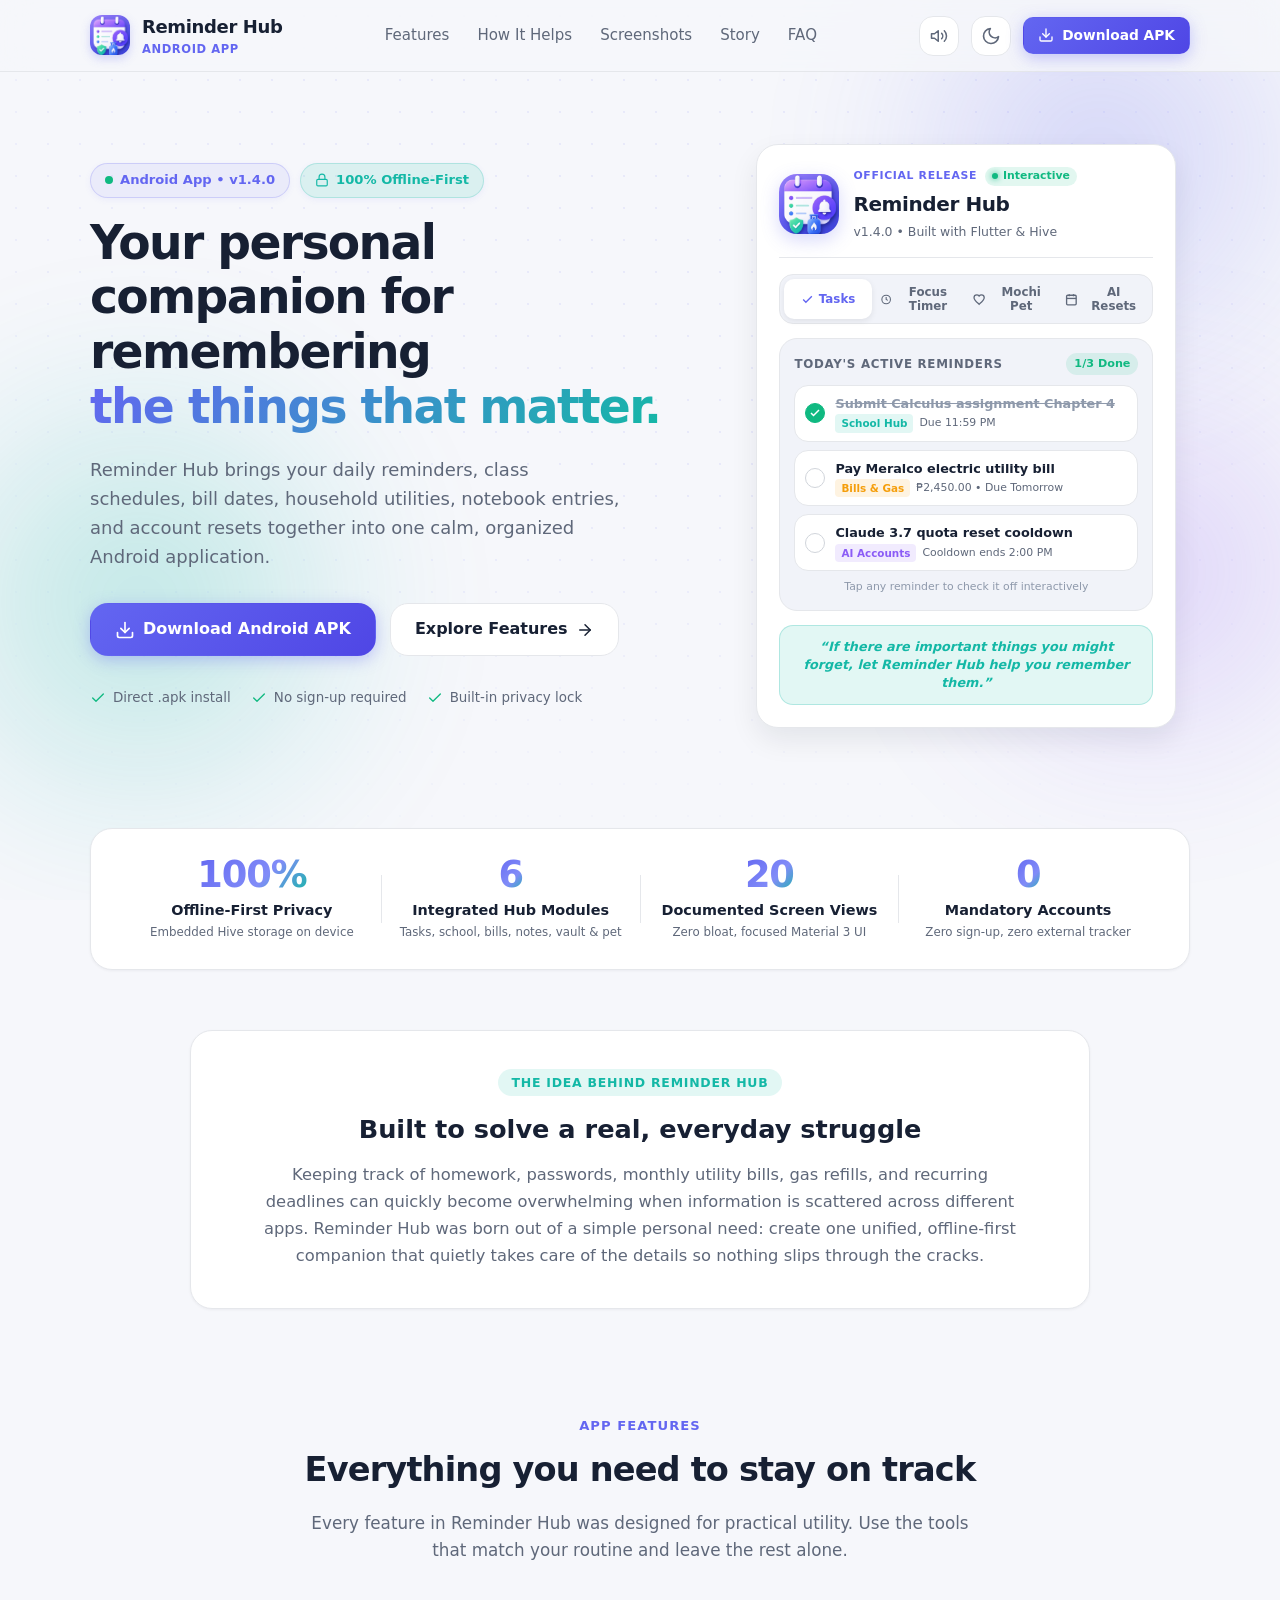
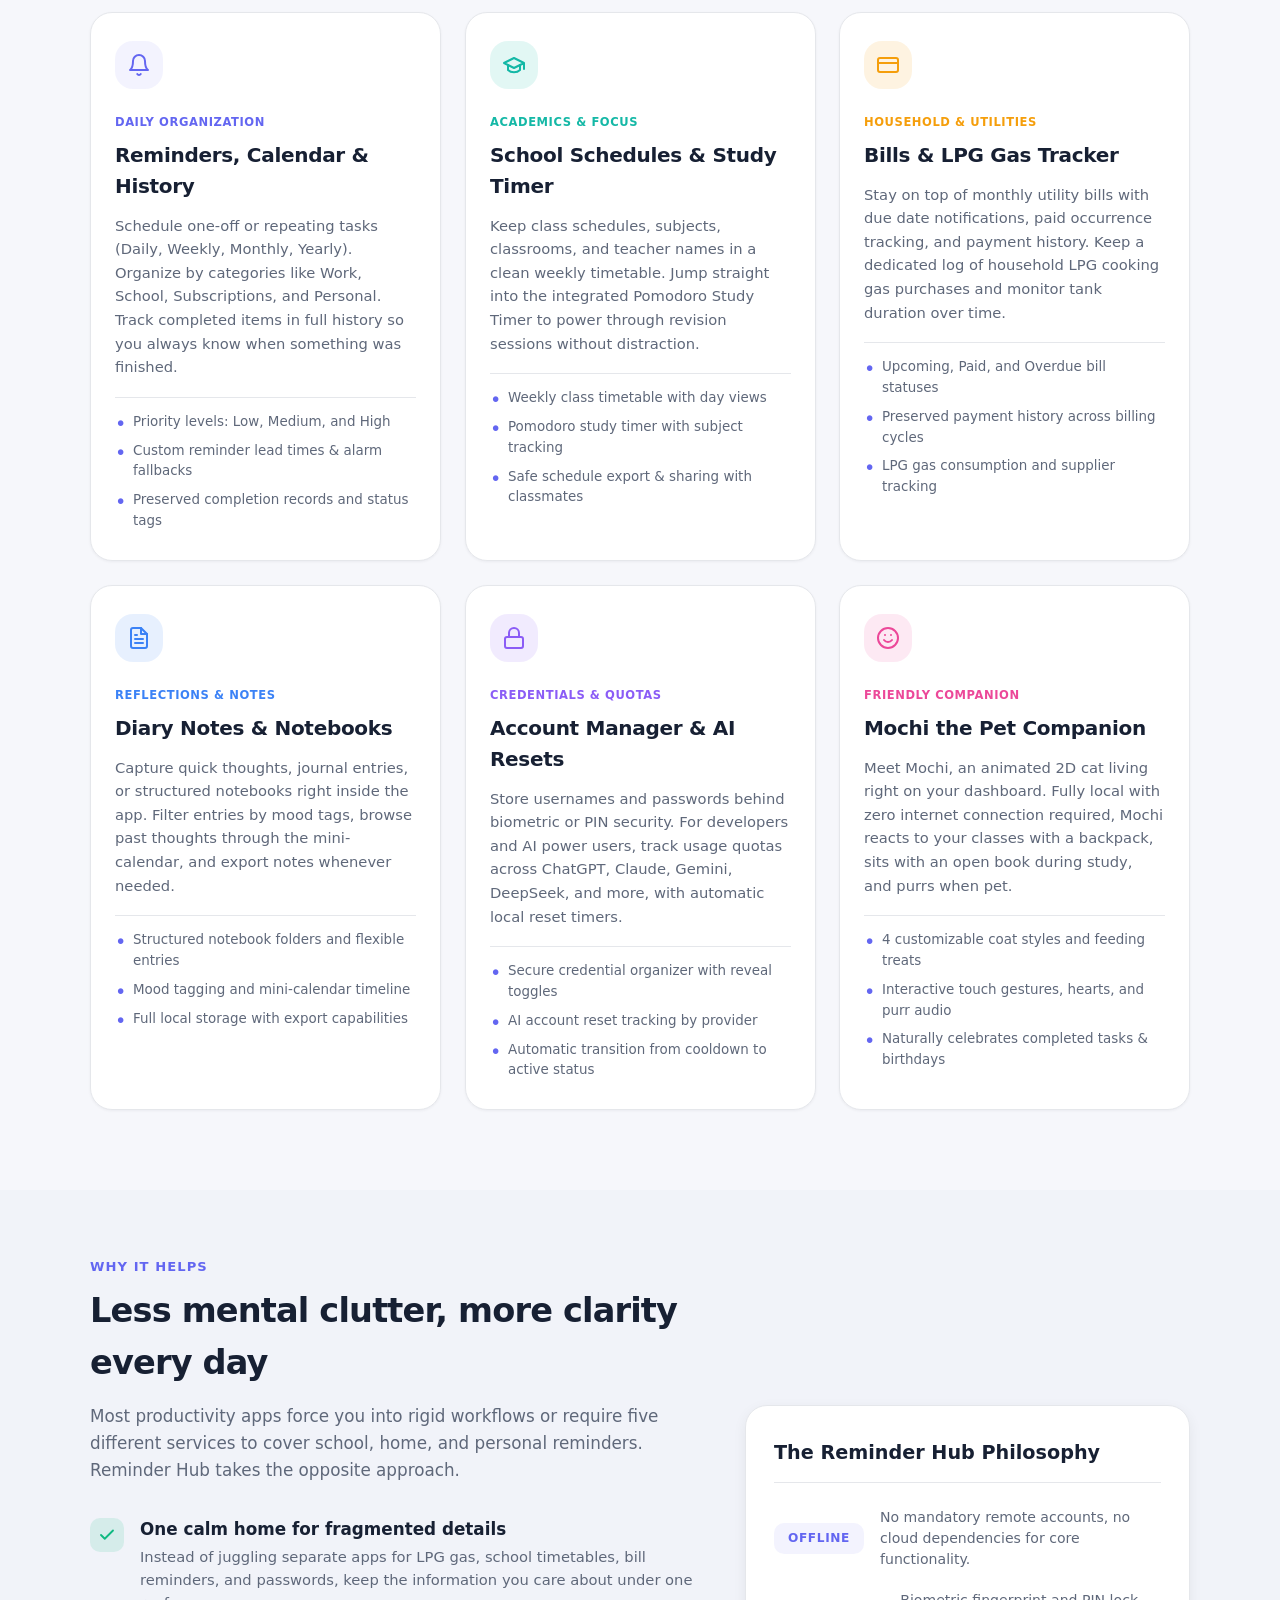
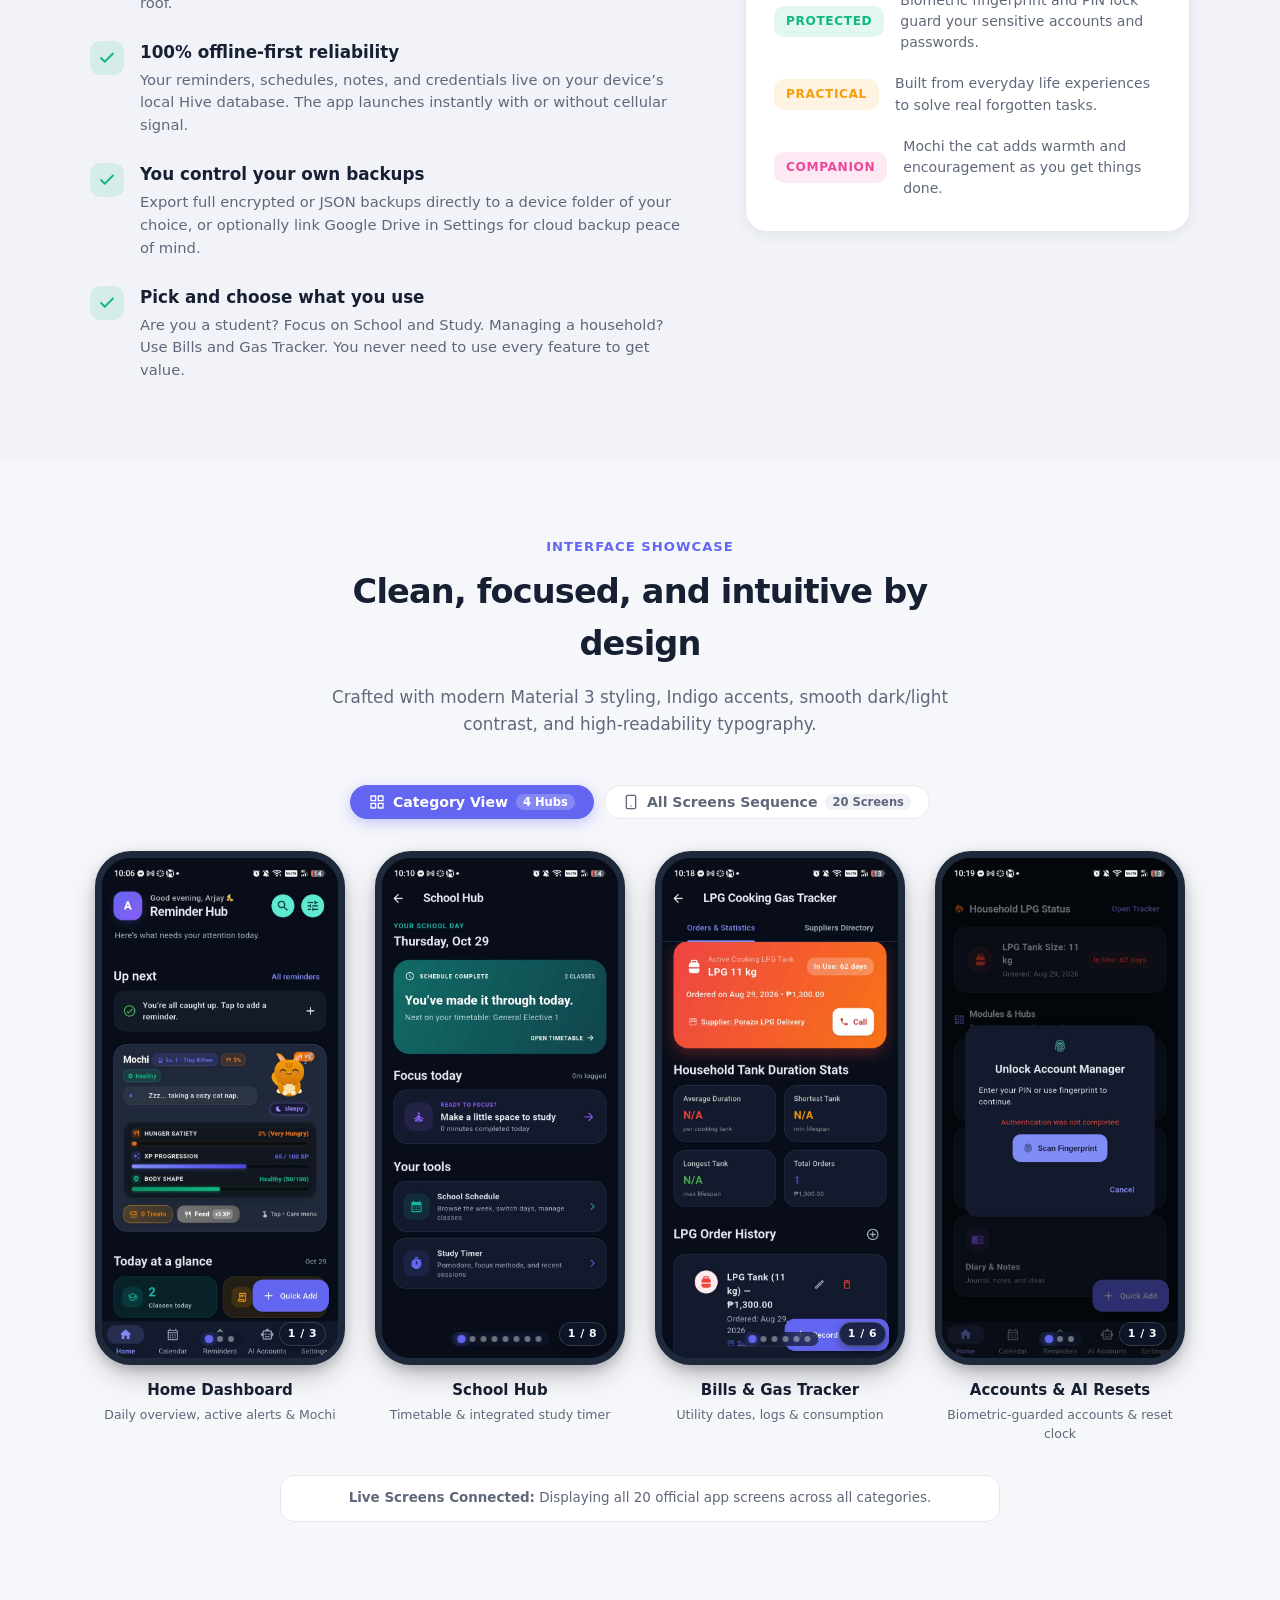
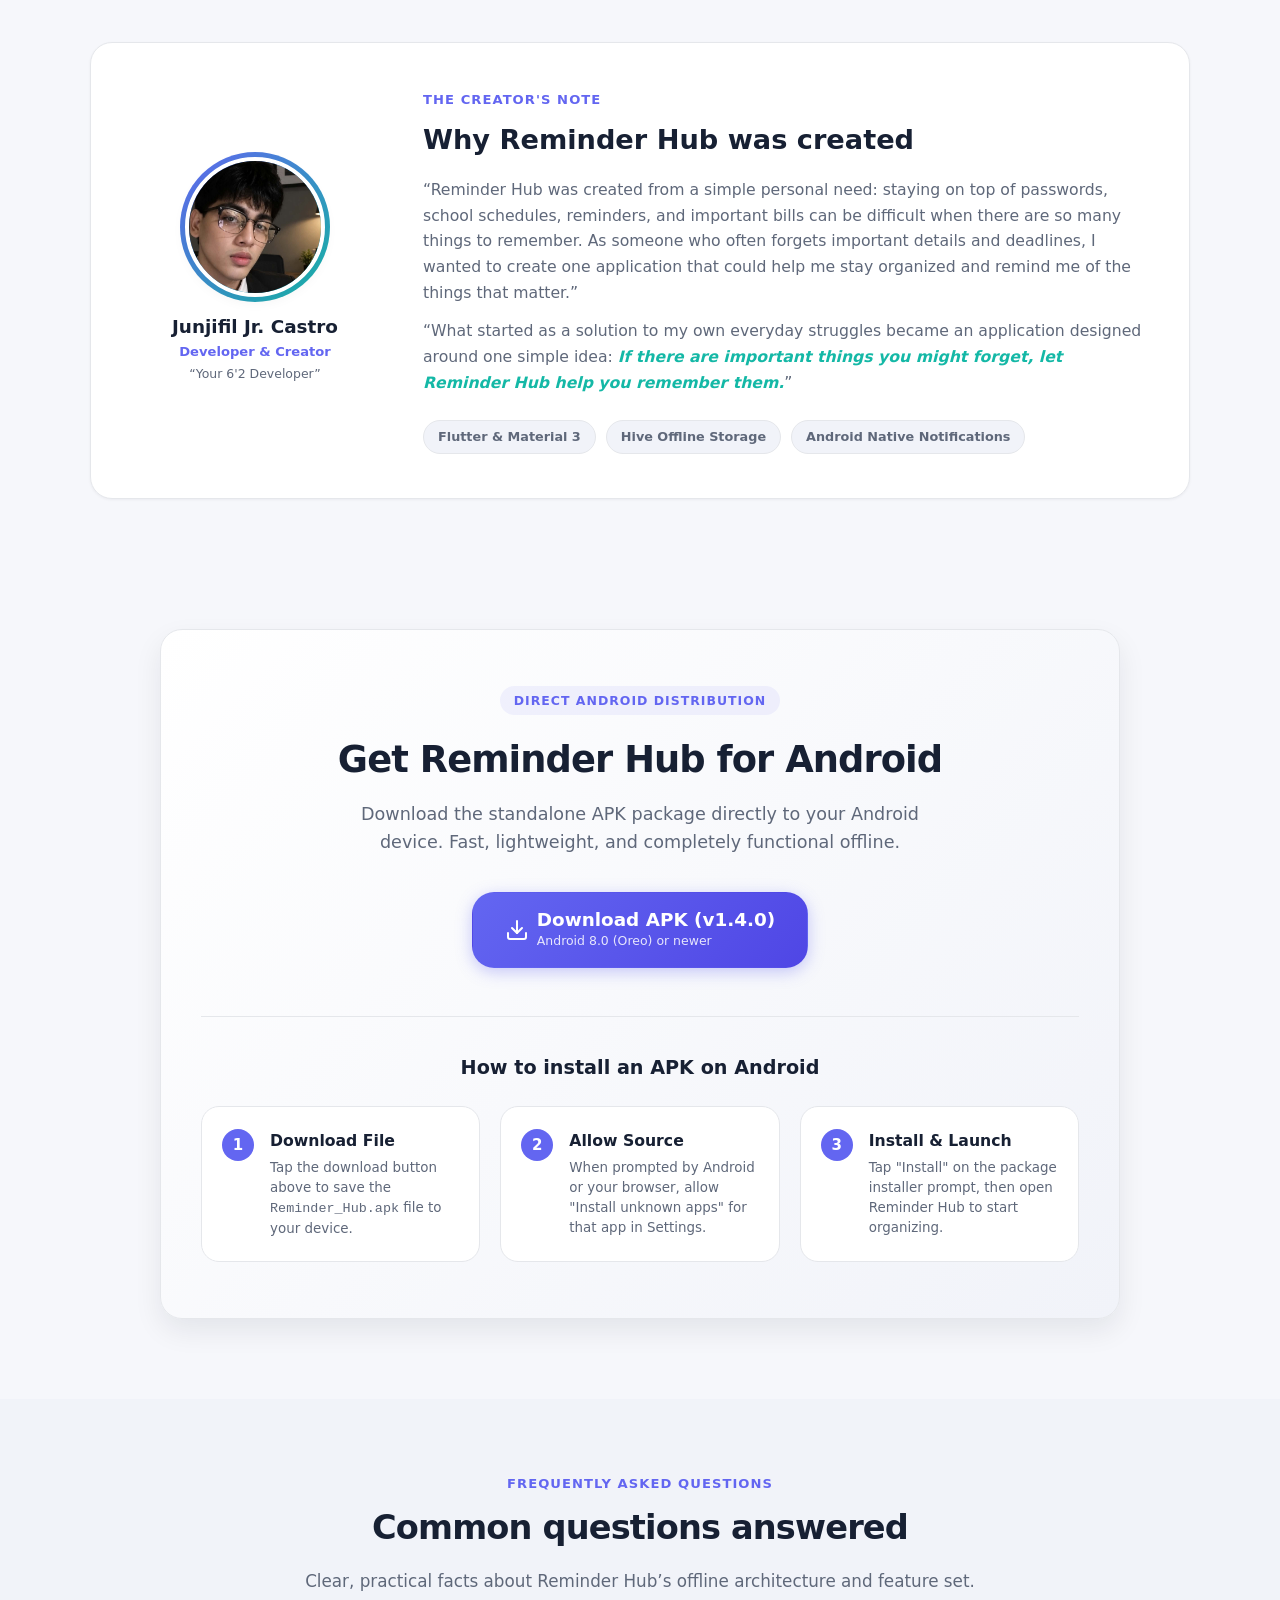
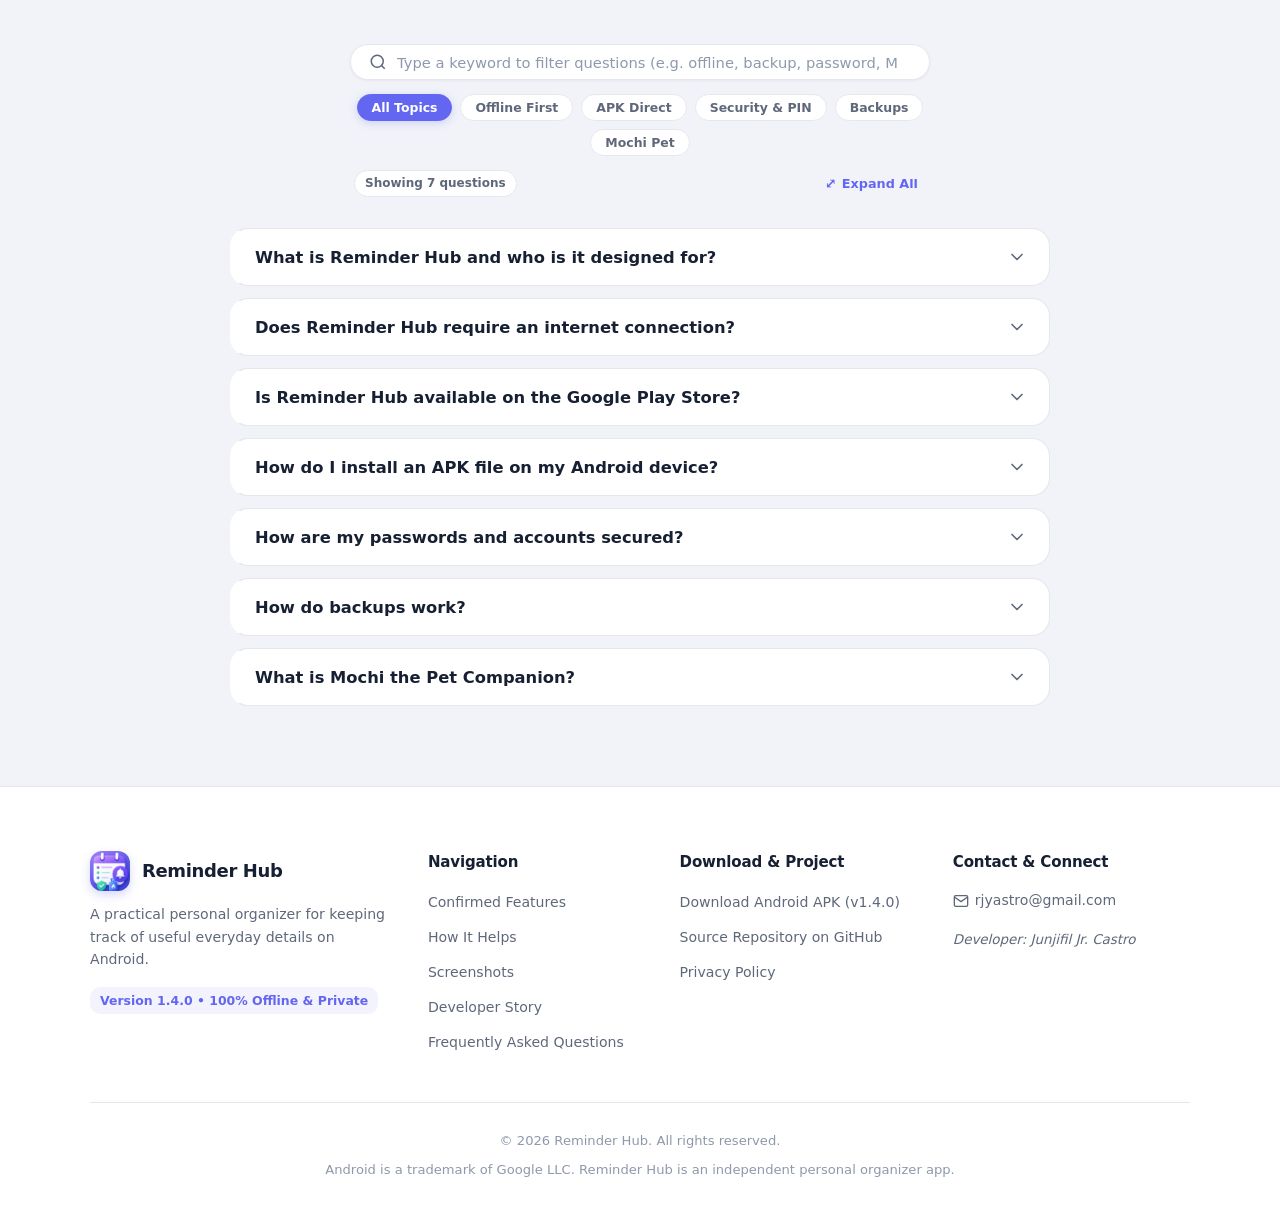
==== commit ee8cb2e7: "Screen UI Updates And Bug Fix" ====
--- a/index.html
+++ b/index.html
@@ -426,7 +426,7 @@
 
           <div class="stat-item">
             <div class="stat-number-wrap">
-              <span class="stat-number" data-count-to="17" data-count-suffix="">0</span>
+              <span class="stat-number" data-count-to="20" data-count-suffix="">0</span>
             </div>
             <div class="stat-label">Documented Screen Views</div>
             <div class="stat-sub">Zero bloat, focused Material 3 UI</div>
@@ -726,7 +726,7 @@
               <line x1="12" y1="18" x2="12.01" y2="18"></line>
             </svg>
             <span>All Screens Sequence</span>
-            <span class="showcase-tab-badge">17 Screens • 3s Loop</span>
+            <span class="showcase-tab-badge">20 Screens</span>
           </button>
         </div>
 
@@ -801,14 +801,20 @@
             <div class="screenshot-frame">
               <div class="phone-mockup" data-carousel data-interval="3000" aria-label="Bills & Gas Tracker screenshot carousel">
                 <div class="phone-slider">
-                  <img src="assets/images/screens/Bills & LPG Tracker/1.jpg" alt="Bills & Gas Tracker screen 1" class="phone-screen-img active" loading="lazy">
-                  <img src="assets/images/screens/Bills & LPG Tracker/2.jpg" alt="Bills & Gas Tracker screen 2" class="phone-screen-img" loading="lazy">
-                  <img src="assets/images/screens/Bills & LPG Tracker/3.jpg" alt="Bills & Gas Tracker screen 3" class="phone-screen-img" loading="lazy">
-                  <div class="phone-counter-badge"><span class="current-slide">1</span> / 3</div>
+                  <img src="assets/images/screens/Bills & LPG Tracker/1.jpg" alt="Bills & Gas Tracker screen 1 - Overview & upcoming due dates" class="phone-screen-img active" loading="lazy">
+                  <img src="assets/images/screens/Bills & LPG Tracker/2.jpg" alt="Bills & Gas Tracker screen 2 - Recurrence & reminder schedule" class="phone-screen-img" loading="lazy">
+                  <img src="assets/images/screens/Bills & LPG Tracker/3.jpg" alt="Bills & Gas Tracker screen 3 - Payment history log" class="phone-screen-img" loading="lazy">
+                  <img src="assets/images/screens/Bills & LPG Tracker/4.jpg" alt="Bills & Gas Tracker screen 4 - LPG gas refill tracker" class="phone-screen-img" loading="lazy">
+                  <img src="assets/images/screens/Bills & LPG Tracker/5.jpg" alt="Bills & Gas Tracker screen 5 - Tank duration & consumption" class="phone-screen-img" loading="lazy">
+                  <img src="assets/images/screens/Bills & LPG Tracker/6.jpg" alt="Bills & Gas Tracker screen 6 - Utilities archive & records" class="phone-screen-img" loading="lazy">
+                  <div class="phone-counter-badge"><span class="current-slide">1</span> / 6</div>
                   <div class="phone-nav-dots" role="tablist" aria-label="Bills Tracker slides">
                     <button class="phone-nav-dot active" aria-label="Go to slide 1" data-slide="0"></button>
                     <button class="phone-nav-dot" aria-label="Go to slide 2" data-slide="1"></button>
                     <button class="phone-nav-dot" aria-label="Go to slide 3" data-slide="2"></button>
+                    <button class="phone-nav-dot" aria-label="Go to slide 4" data-slide="3"></button>
+                    <button class="phone-nav-dot" aria-label="Go to slide 5" data-slide="4"></button>
+                    <button class="phone-nav-dot" aria-label="Go to slide 6" data-slide="5"></button>
                   </div>
                   <button class="phone-nav-arrow prev" aria-label="Previous screen">
                     <svg viewBox="0 0 24 24" width="16" height="16" fill="none" stroke="currentColor" stroke-width="2.5"><polyline points="15 18 9 12 15 6"></polyline></svg>
@@ -853,30 +859,33 @@
           </div>
         </div>
 
-        <!-- Panel 2: All Screens Continuous Sequence (1 to 17) -->
+        <!-- Panel 2: All Screens Continuous Sequence (1 to 20) -->
         <div id="panel-all-screens" role="tabpanel" aria-labelledby="tab-btn-all-screens" hidden>
           <div class="all-screens-showcase-wrap">
-            <div class="phone-mockup" id="all-screens-mockup" data-carousel data-interval="3000" aria-label="All 17 application screens sequence">
+            <div class="phone-mockup" id="all-screens-mockup" data-carousel data-interval="3000" aria-label="All 20 application screens sequence">
               <div class="phone-slider">
-                <img src="assets/images/1.jpg" alt="Reminder Hub screen 1 - Dashboard main" class="phone-screen-img active" loading="lazy">
-                <img src="assets/images/2.jpg" alt="Reminder Hub screen 2 - Dashboard tasks" class="phone-screen-img" loading="lazy">
-                <img src="assets/images/3.jpg" alt="Reminder Hub screen 3 - Dashboard calendar" class="phone-screen-img" loading="lazy">
-                <img src="assets/images/4.jpg" alt="Reminder Hub screen 4 - School timetable" class="phone-screen-img" loading="lazy">
-                <img src="assets/images/5.jpg" alt="Reminder Hub screen 5 - School schedule view" class="phone-screen-img" loading="lazy">
-                <img src="assets/images/6.jpg" alt="Reminder Hub screen 6 - Study focus timer" class="phone-screen-img" loading="lazy">
-                <img src="assets/images/7.jpg" alt="Reminder Hub screen 7 - Study sessions log" class="phone-screen-img" loading="lazy">
-                <img src="assets/images/8.jpg" alt="Reminder Hub screen 8 - Subject details" class="phone-screen-img" loading="lazy">
-                <img src="assets/images/9.jpg" alt="Reminder Hub screen 9 - Exam countdowns" class="phone-screen-img" loading="lazy">
-                <img src="assets/images/10.jpg" alt="Reminder Hub screen 10 - Class teacher notes" class="phone-screen-img" loading="lazy">
-                <img src="assets/images/11.jpg" alt="Reminder Hub screen 11 - Study statistics" class="phone-screen-img" loading="lazy">
-                <img src="assets/images/12.jpg" alt="Reminder Hub screen 12 - Bills overview" class="phone-screen-img" loading="lazy">
-                <img src="assets/images/13.jpg" alt="Reminder Hub screen 13 - LPG gas tracker" class="phone-screen-img" loading="lazy">
-                <img src="assets/images/14.jpg" alt="Reminder Hub screen 14 - Utilities payment history" class="phone-screen-img" loading="lazy">
-                <img src="assets/images/15.jpg" alt="Reminder Hub screen 15 - AI resets clock" class="phone-screen-img" loading="lazy">
-                <img src="assets/images/16.jpg" alt="Reminder Hub screen 16 - Credential vault" class="phone-screen-img" loading="lazy">
-                <img src="assets/images/17.jpg" alt="Reminder Hub screen 17 - Password security" class="phone-screen-img" loading="lazy">
+                <img src="assets/images/screens/Dashboard/1.jpg" alt="Reminder Hub screen 1 - Dashboard main" class="phone-screen-img active" loading="lazy">
+                <img src="assets/images/screens/Dashboard/2.jpg" alt="Reminder Hub screen 2 - Dashboard tasks" class="phone-screen-img" loading="lazy">
+                <img src="assets/images/screens/Dashboard/3.jpg" alt="Reminder Hub screen 3 - Dashboard calendar" class="phone-screen-img" loading="lazy">
+                <img src="assets/images/screens/School Hub/1.jpg" alt="Reminder Hub screen 4 - School timetable" class="phone-screen-img" loading="lazy">
+                <img src="assets/images/screens/School Hub/2.jpg" alt="Reminder Hub screen 5 - School schedule view" class="phone-screen-img" loading="lazy">
+                <img src="assets/images/screens/School Hub/3.jpg" alt="Reminder Hub screen 6 - Study focus timer" class="phone-screen-img" loading="lazy">
+                <img src="assets/images/screens/School Hub/4.jpg" alt="Reminder Hub screen 7 - Study sessions log" class="phone-screen-img" loading="lazy">
+                <img src="assets/images/screens/School Hub/5.jpg" alt="Reminder Hub screen 8 - Subject details" class="phone-screen-img" loading="lazy">
+                <img src="assets/images/screens/School Hub/6.jpg" alt="Reminder Hub screen 9 - Exam countdowns" class="phone-screen-img" loading="lazy">
+                <img src="assets/images/screens/School Hub/7.jpg" alt="Reminder Hub screen 10 - Class teacher notes" class="phone-screen-img" loading="lazy">
+                <img src="assets/images/screens/School Hub/8.jpg" alt="Reminder Hub screen 11 - Study statistics" class="phone-screen-img" loading="lazy">
+                <img src="assets/images/screens/Bills & LPG Tracker/1.jpg" alt="Reminder Hub screen 12 - Bills overview" class="phone-screen-img" loading="lazy">
+                <img src="assets/images/screens/Bills & LPG Tracker/2.jpg" alt="Reminder Hub screen 13 - Bill recurrence schedule" class="phone-screen-img" loading="lazy">
+                <img src="assets/images/screens/Bills & LPG Tracker/3.jpg" alt="Reminder Hub screen 14 - Utilities payment history" class="phone-screen-img" loading="lazy">
+                <img src="assets/images/screens/Bills & LPG Tracker/4.jpg" alt="Reminder Hub screen 15 - LPG gas tracker" class="phone-screen-img" loading="lazy">
+                <img src="assets/images/screens/Bills & LPG Tracker/5.jpg" alt="Reminder Hub screen 16 - Tank duration & consumption" class="phone-screen-img" loading="lazy">
+                <img src="assets/images/screens/Bills & LPG Tracker/6.jpg" alt="Reminder Hub screen 17 - Paid history archive" class="phone-screen-img" loading="lazy">
+                <img src="assets/images/screens/Accounts & AI Resets/1.jpg" alt="Reminder Hub screen 18 - AI resets clock" class="phone-screen-img" loading="lazy">
+                <img src="assets/images/screens/Accounts & AI Resets/2.jpg" alt="Reminder Hub screen 19 - Credential vault" class="phone-screen-img" loading="lazy">
+                <img src="assets/images/screens/Accounts & AI Resets/3.jpg" alt="Reminder Hub screen 20 - Password security" class="phone-screen-img" loading="lazy">
                 
-                <div class="phone-counter-badge"><span class="current-slide">1</span> / 17</div>
+                <div class="phone-counter-badge"><span class="current-slide">1</span> / 20</div>
 
                 <button class="phone-nav-arrow prev" aria-label="Previous screen">
                   <svg viewBox="0 0 24 24" width="16" height="16" fill="none" stroke="currentColor" stroke-width="2.5"><polyline points="15 18 9 12 15 6"></polyline></svg>
@@ -889,9 +898,9 @@
 
             <!-- Controller bar for All Screens -->
             <div class="showcase-control-bar">
-              <span class="showcase-step-text" id="all-screens-step-label">Screen 1 of 17</span>
+              <span class="showcase-step-text" id="all-screens-step-label">Screen 1 of 20</span>
               <div class="showcase-progress-track">
-                <div class="showcase-progress-fill" id="all-screens-progress-bar" style="width: 5.88%;"></div>
+                <div class="showcase-progress-fill" id="all-screens-progress-bar" style="width: 5%;"></div>
               </div>
               <div class="showcase-action-btns">
                 <button class="showcase-btn-icon" id="all-screens-prev-btn" aria-label="Previous screen" title="Previous screen">
@@ -915,7 +924,7 @@
 
         <div class="screenshot-instruction-note">
           <p>
-            <strong>Live Screens Connected:</strong> Displaying all official app screens from <code>assets/images/</code> with an automatic 3-second continuous loop.
+            <strong>Live Screens Connected:</strong> Displaying all 20 official app screens across all categories.
           </p>
         </div>
       </div>
@@ -1325,7 +1334,7 @@
       </div>
       <div class="lightbox-footer">
         <span id="lightbox-title" class="lightbox-caption">Reminder Hub Screen</span>
-        <span id="lightbox-counter" class="lightbox-count">1 / 17</span>
+        <span id="lightbox-counter" class="lightbox-count">1 / 20</span>
       </div>
     </div>
   </div>
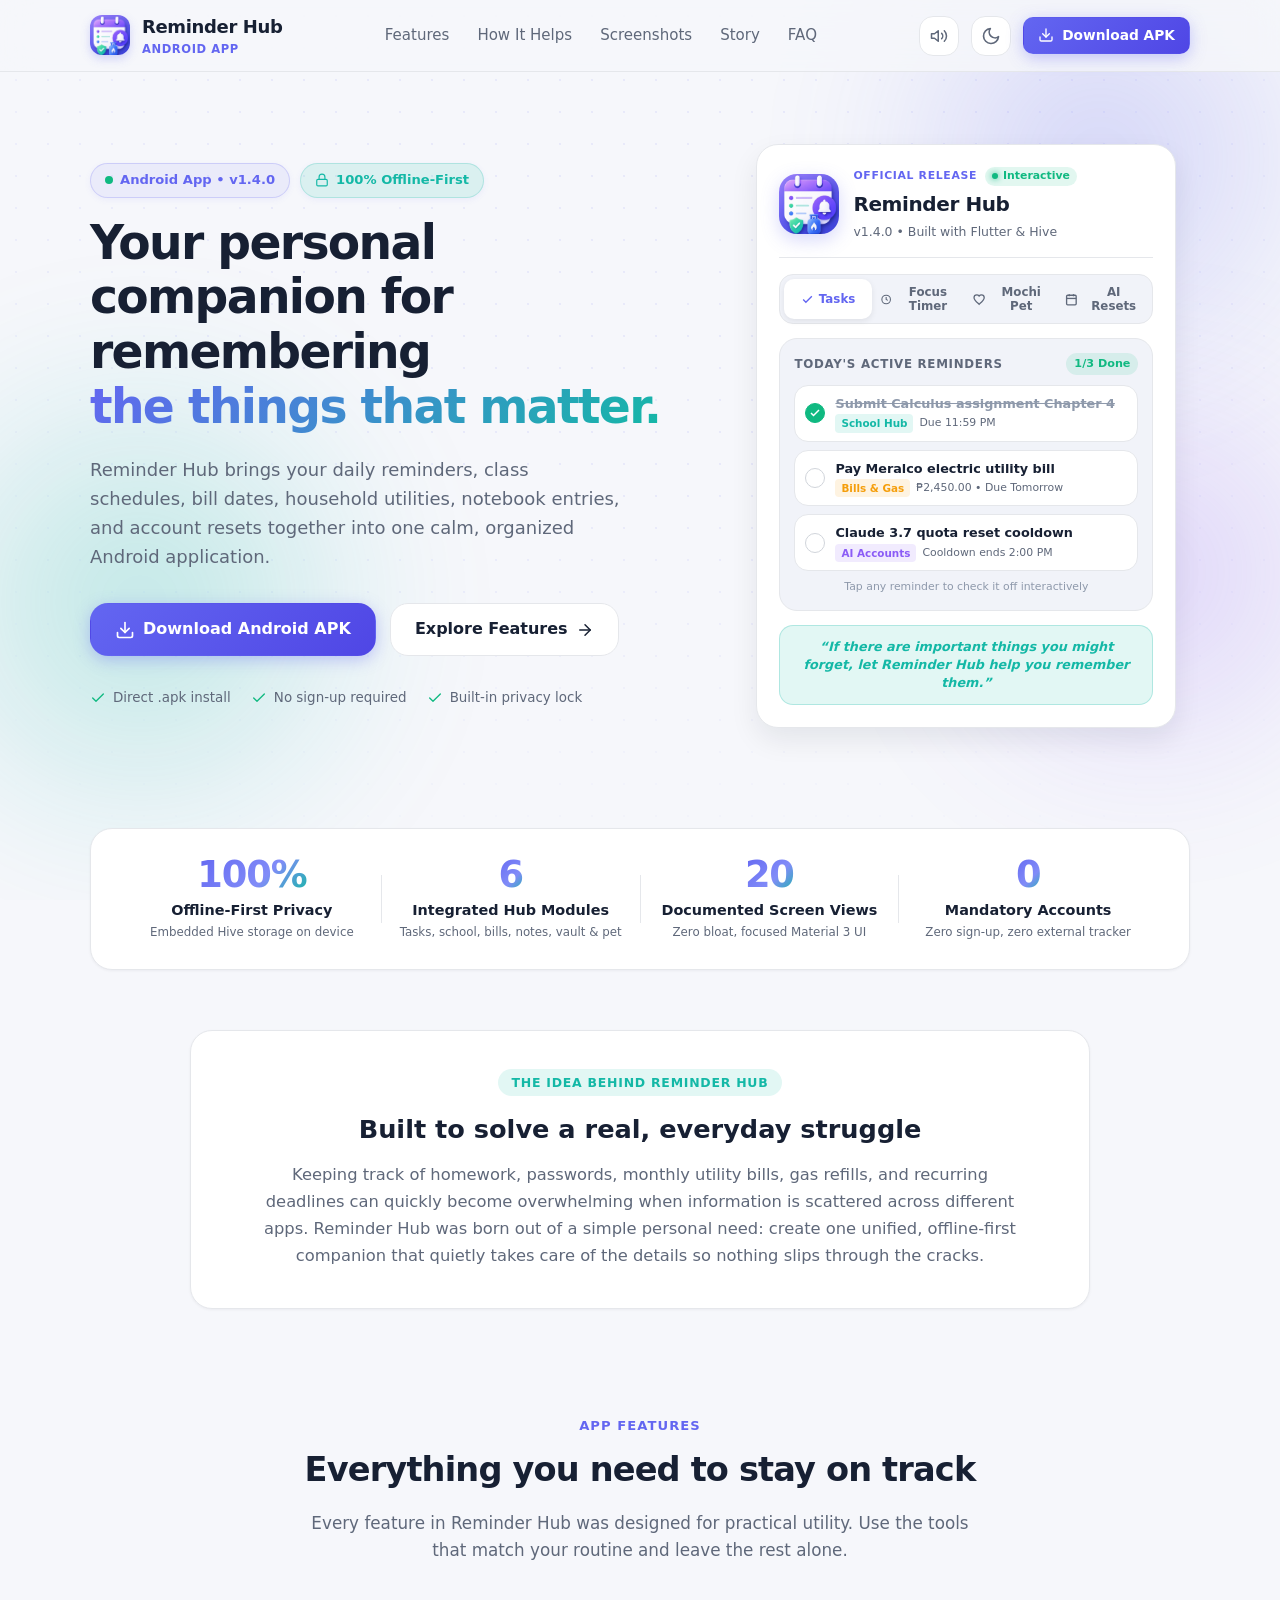
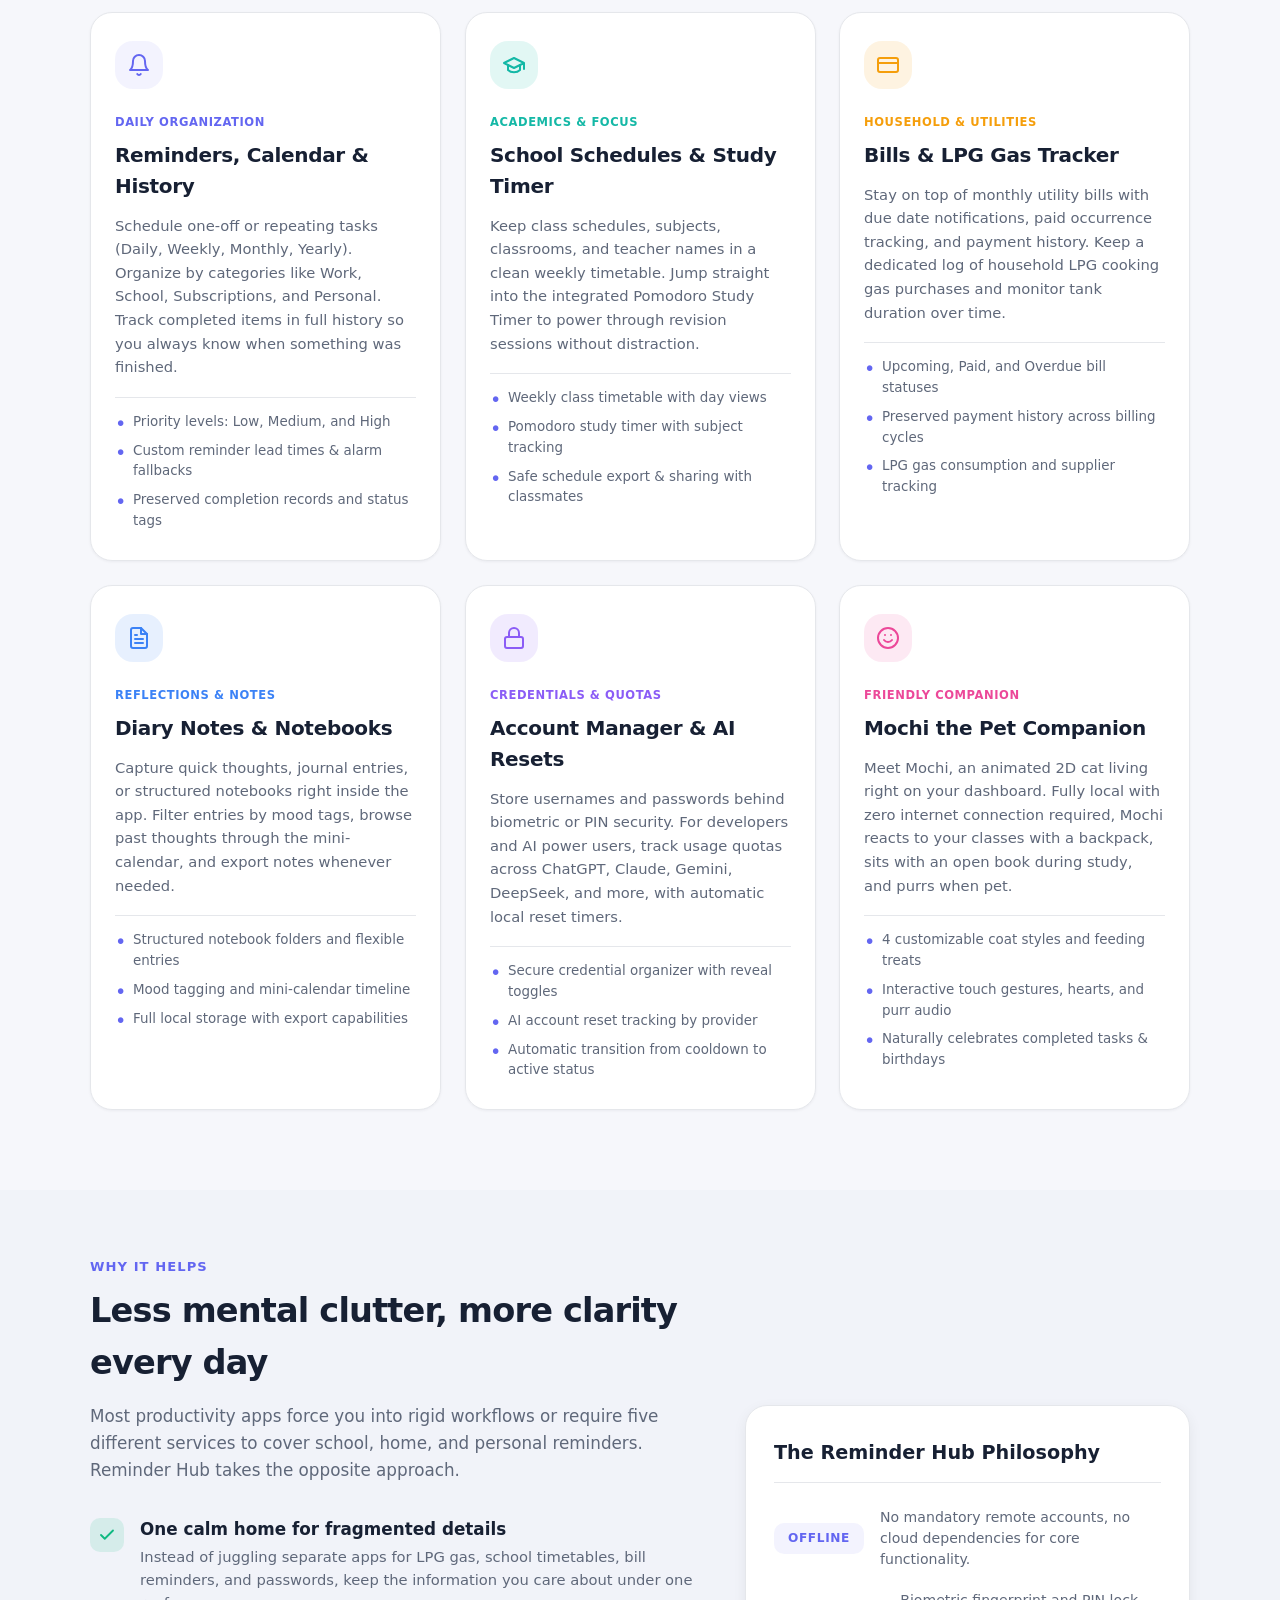
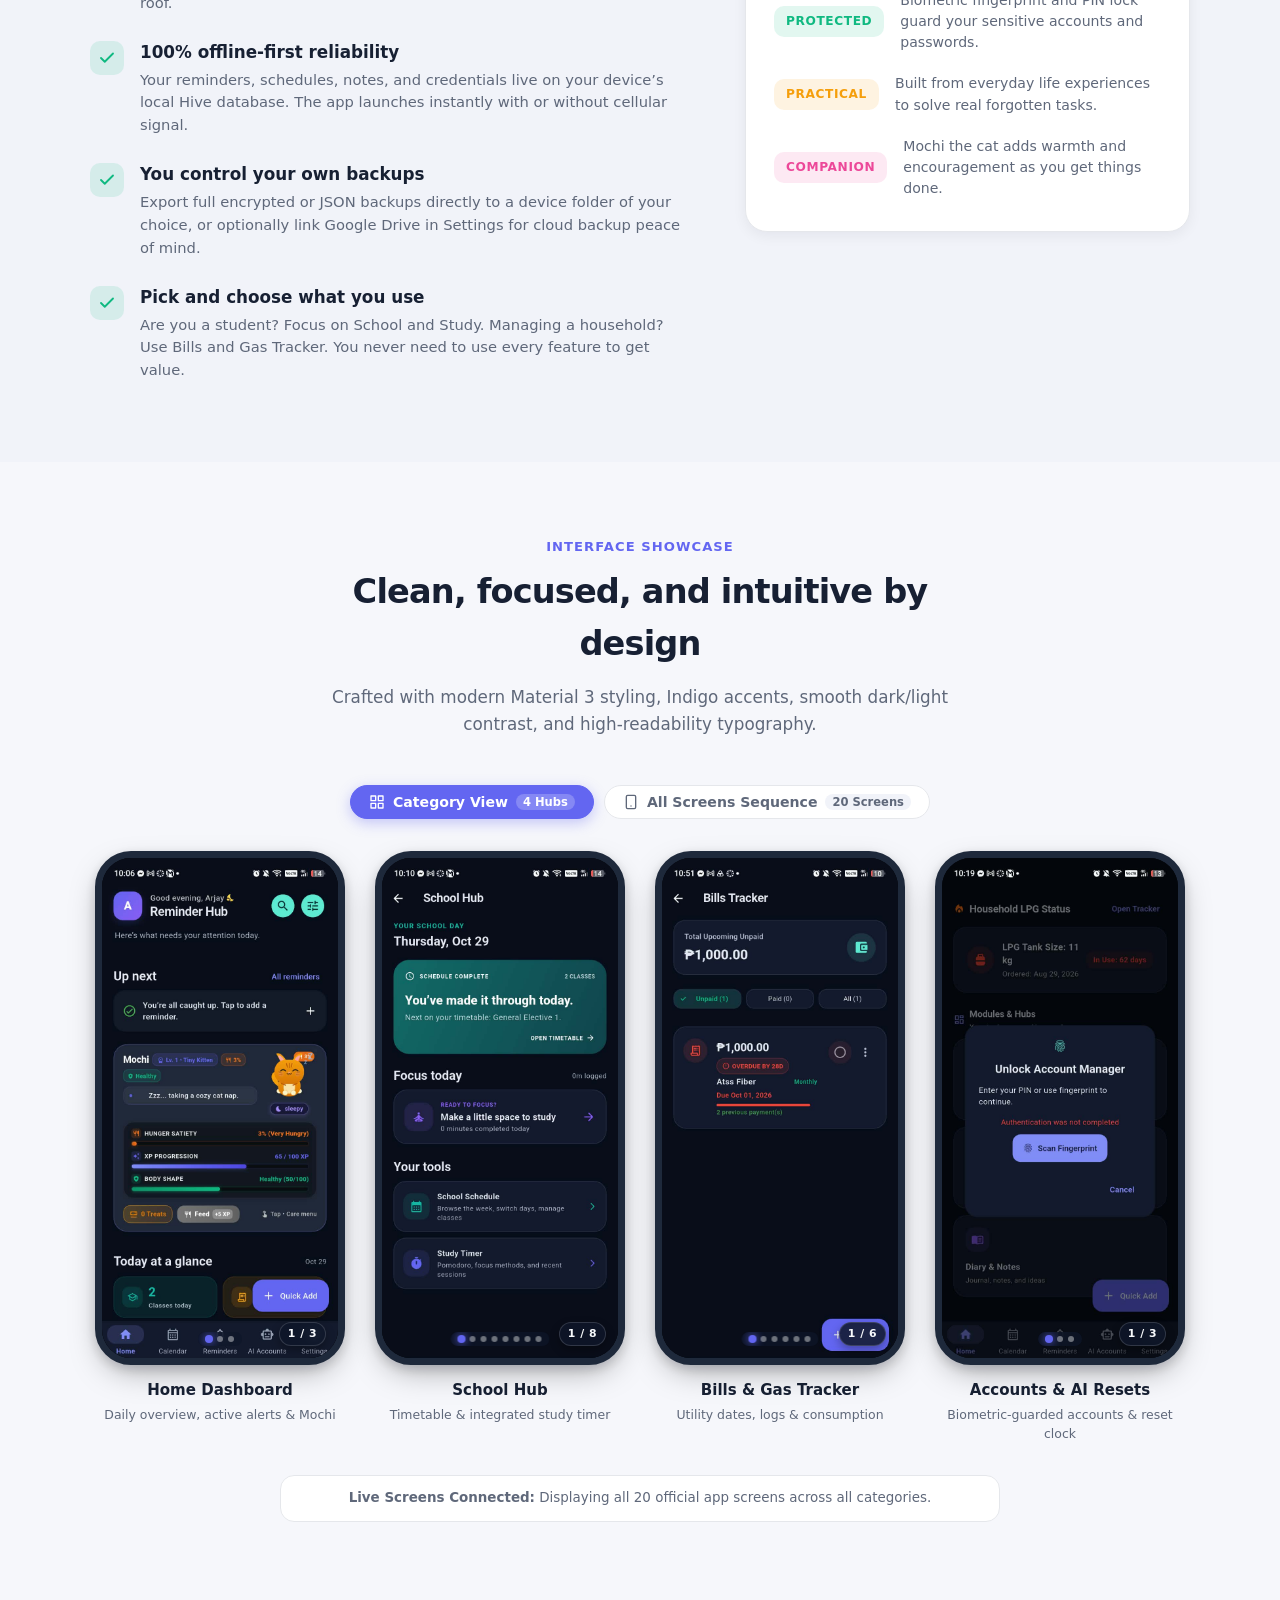
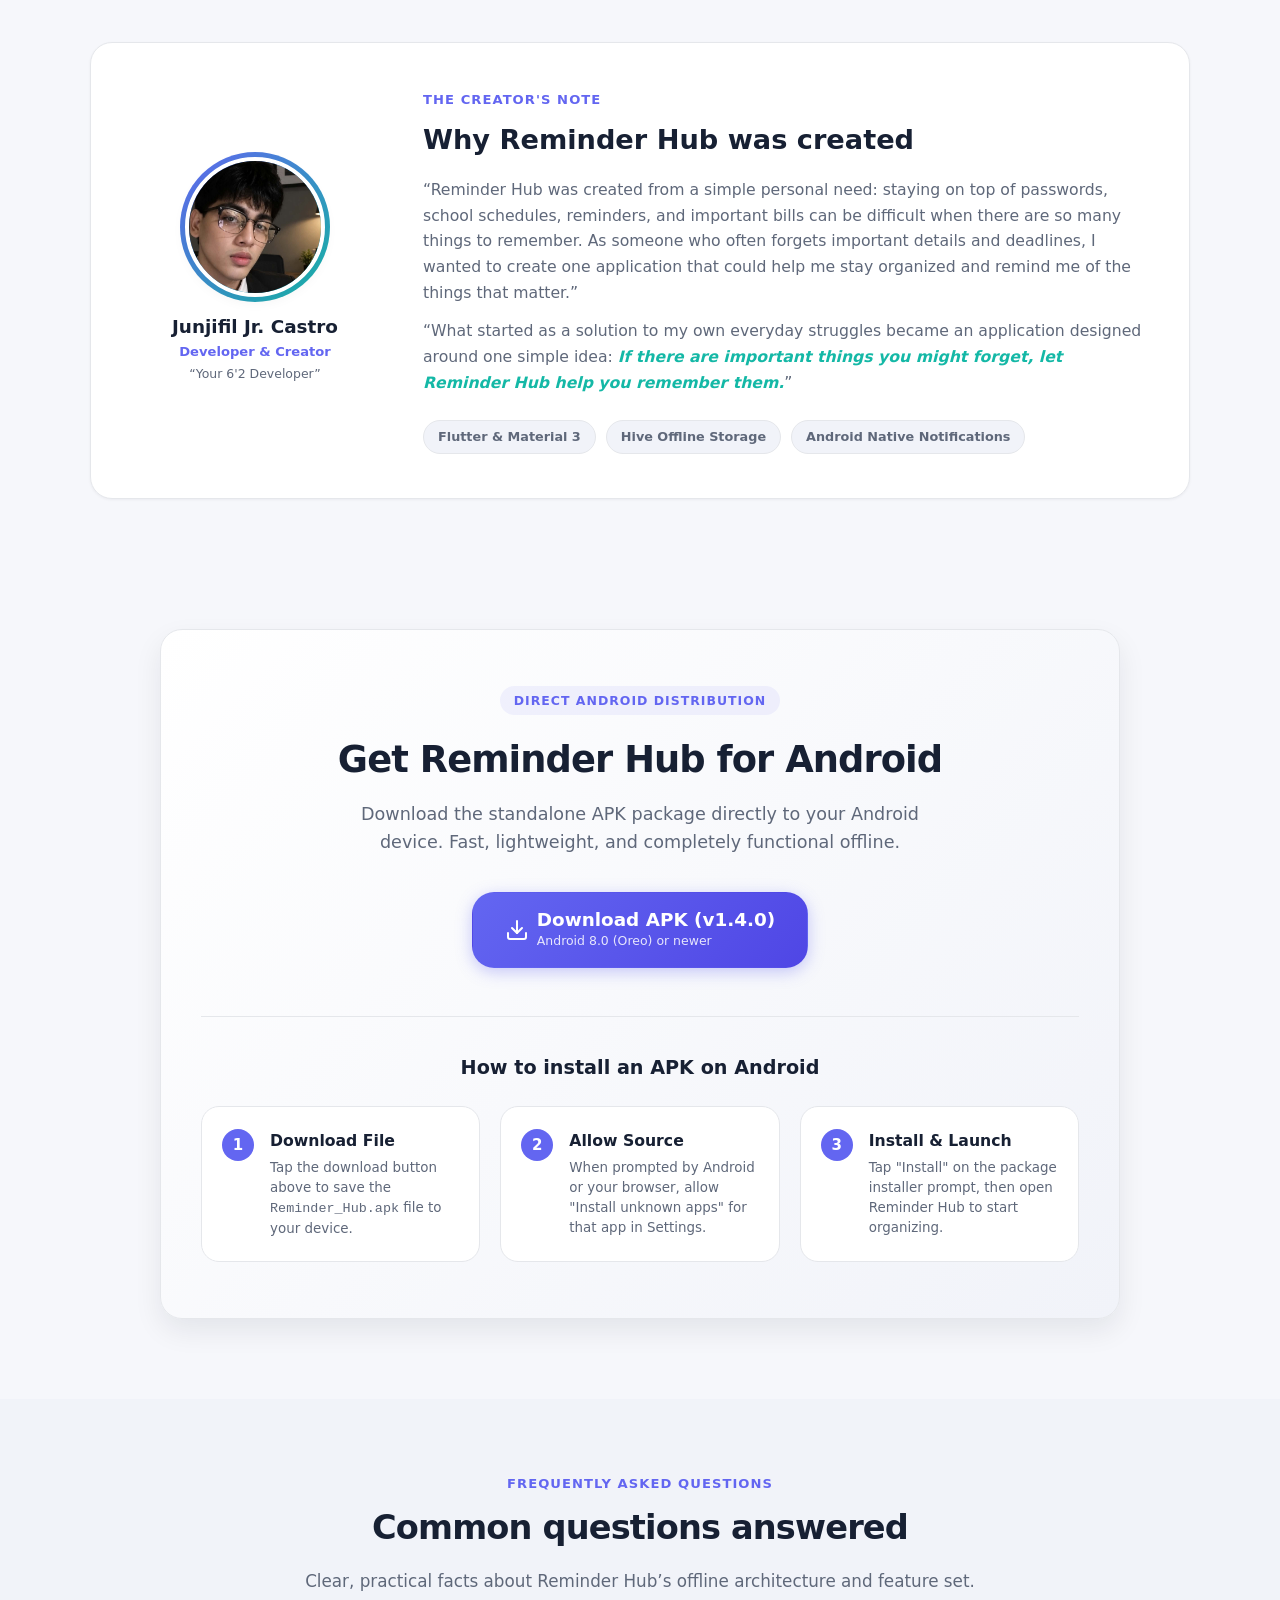
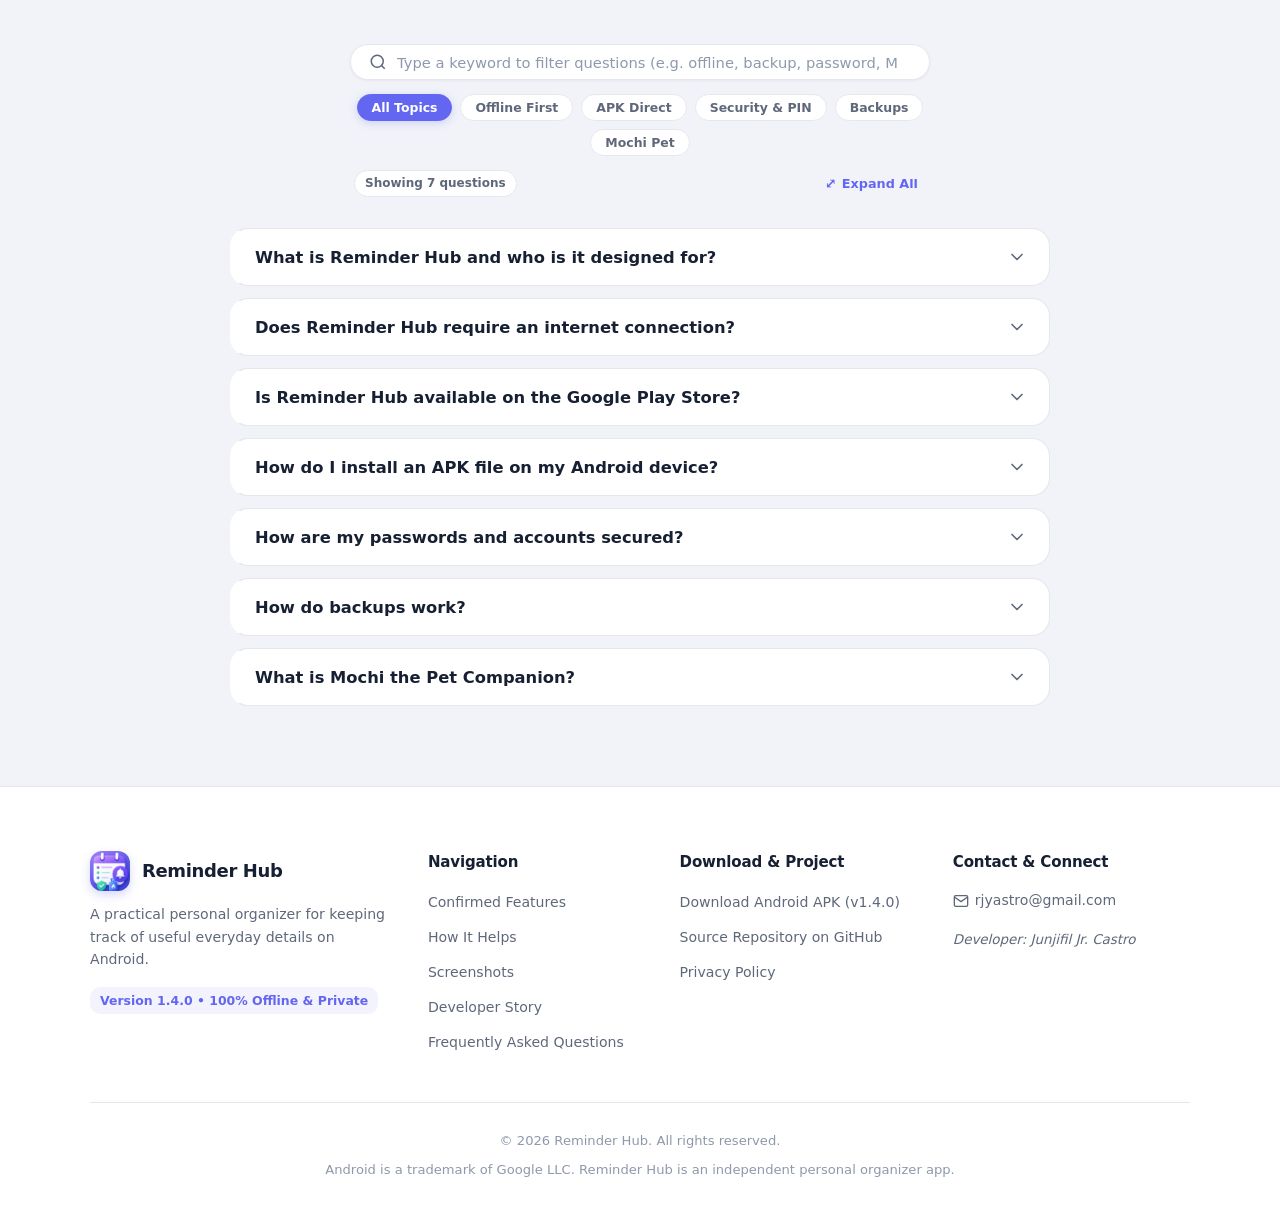
==== commit 9f65c941: "Fix Bills & LPG Tracker screen assets and cache busting" ====
--- a/index.html
+++ b/index.html
@@ -801,12 +801,12 @@
             <div class="screenshot-frame">
               <div class="phone-mockup" data-carousel data-interval="3000" aria-label="Bills & Gas Tracker screenshot carousel">
                 <div class="phone-slider">
-                  <img src="assets/images/screens/Bills & LPG Tracker/1.jpg" alt="Bills & Gas Tracker screen 1 - Overview & upcoming due dates" class="phone-screen-img active" loading="lazy">
-                  <img src="assets/images/screens/Bills & LPG Tracker/2.jpg" alt="Bills & Gas Tracker screen 2 - Recurrence & reminder schedule" class="phone-screen-img" loading="lazy">
-                  <img src="assets/images/screens/Bills & LPG Tracker/3.jpg" alt="Bills & Gas Tracker screen 3 - Payment history log" class="phone-screen-img" loading="lazy">
-                  <img src="assets/images/screens/Bills & LPG Tracker/4.jpg" alt="Bills & Gas Tracker screen 4 - LPG gas refill tracker" class="phone-screen-img" loading="lazy">
-                  <img src="assets/images/screens/Bills & LPG Tracker/5.jpg" alt="Bills & Gas Tracker screen 5 - Tank duration & consumption" class="phone-screen-img" loading="lazy">
-                  <img src="assets/images/screens/Bills & LPG Tracker/6.jpg" alt="Bills & Gas Tracker screen 6 - Utilities archive & records" class="phone-screen-img" loading="lazy">
+                  <img src="assets/images/screens/Bills & LPG Tracker/bills_overview.jpg?v=2.1" alt="Bills & Gas Tracker screen 1 - Overview & upcoming due dates" class="phone-screen-img active" loading="lazy">
+                  <img src="assets/images/screens/Bills & LPG Tracker/bills_recurrence.jpg?v=2.1" alt="Bills & Gas Tracker screen 2 - Recurrence & reminder schedule" class="phone-screen-img" loading="lazy">
+                  <img src="assets/images/screens/Bills & LPG Tracker/bills_history.jpg?v=2.1" alt="Bills & Gas Tracker screen 3 - Payment history log" class="phone-screen-img" loading="lazy">
+                  <img src="assets/images/screens/Bills & LPG Tracker/lpg_gas_tracker.jpg?v=2.1" alt="Bills & Gas Tracker screen 4 - LPG gas refill tracker" class="phone-screen-img" loading="lazy">
+                  <img src="assets/images/screens/Bills & LPG Tracker/lpg_suppliers.jpg?v=2.1" alt="Bills & Gas Tracker screen 5 - Tank duration & consumption" class="phone-screen-img" loading="lazy">
+                  <img src="assets/images/screens/Bills & LPG Tracker/lpg_record_order.jpg?v=2.1" alt="Bills & Gas Tracker screen 6 - Utilities archive & records" class="phone-screen-img" loading="lazy">
                   <div class="phone-counter-badge"><span class="current-slide">1</span> / 6</div>
                   <div class="phone-nav-dots" role="tablist" aria-label="Bills Tracker slides">
                     <button class="phone-nav-dot active" aria-label="Go to slide 1" data-slide="0"></button>
@@ -875,12 +875,12 @@
                 <img src="assets/images/screens/School Hub/6.jpg" alt="Reminder Hub screen 9 - Exam countdowns" class="phone-screen-img" loading="lazy">
                 <img src="assets/images/screens/School Hub/7.jpg" alt="Reminder Hub screen 10 - Class teacher notes" class="phone-screen-img" loading="lazy">
                 <img src="assets/images/screens/School Hub/8.jpg" alt="Reminder Hub screen 11 - Study statistics" class="phone-screen-img" loading="lazy">
-                <img src="assets/images/screens/Bills & LPG Tracker/1.jpg" alt="Reminder Hub screen 12 - Bills overview" class="phone-screen-img" loading="lazy">
-                <img src="assets/images/screens/Bills & LPG Tracker/2.jpg" alt="Reminder Hub screen 13 - Bill recurrence schedule" class="phone-screen-img" loading="lazy">
-                <img src="assets/images/screens/Bills & LPG Tracker/3.jpg" alt="Reminder Hub screen 14 - Utilities payment history" class="phone-screen-img" loading="lazy">
-                <img src="assets/images/screens/Bills & LPG Tracker/4.jpg" alt="Reminder Hub screen 15 - LPG gas tracker" class="phone-screen-img" loading="lazy">
-                <img src="assets/images/screens/Bills & LPG Tracker/5.jpg" alt="Reminder Hub screen 16 - Tank duration & consumption" class="phone-screen-img" loading="lazy">
-                <img src="assets/images/screens/Bills & LPG Tracker/6.jpg" alt="Reminder Hub screen 17 - Paid history archive" class="phone-screen-img" loading="lazy">
+                <img src="assets/images/screens/Bills & LPG Tracker/bills_overview.jpg?v=2.1" alt="Reminder Hub screen 12 - Bills overview" class="phone-screen-img" loading="lazy">
+                <img src="assets/images/screens/Bills & LPG Tracker/bills_recurrence.jpg?v=2.1" alt="Reminder Hub screen 13 - Bill recurrence schedule" class="phone-screen-img" loading="lazy">
+                <img src="assets/images/screens/Bills & LPG Tracker/bills_history.jpg?v=2.1" alt="Reminder Hub screen 14 - Utilities payment history" class="phone-screen-img" loading="lazy">
+                <img src="assets/images/screens/Bills & LPG Tracker/lpg_gas_tracker.jpg?v=2.1" alt="Reminder Hub screen 15 - LPG gas tracker" class="phone-screen-img" loading="lazy">
+                <img src="assets/images/screens/Bills & LPG Tracker/lpg_suppliers.jpg?v=2.1" alt="Reminder Hub screen 16 - Tank duration & consumption" class="phone-screen-img" loading="lazy">
+                <img src="assets/images/screens/Bills & LPG Tracker/lpg_record_order.jpg?v=2.1" alt="Reminder Hub screen 17 - Paid history archive" class="phone-screen-img" loading="lazy">
                 <img src="assets/images/screens/Accounts & AI Resets/1.jpg" alt="Reminder Hub screen 18 - AI resets clock" class="phone-screen-img" loading="lazy">
                 <img src="assets/images/screens/Accounts & AI Resets/2.jpg" alt="Reminder Hub screen 19 - Credential vault" class="phone-screen-img" loading="lazy">
                 <img src="assets/images/screens/Accounts & AI Resets/3.jpg" alt="Reminder Hub screen 20 - Password security" class="phone-screen-img" loading="lazy">
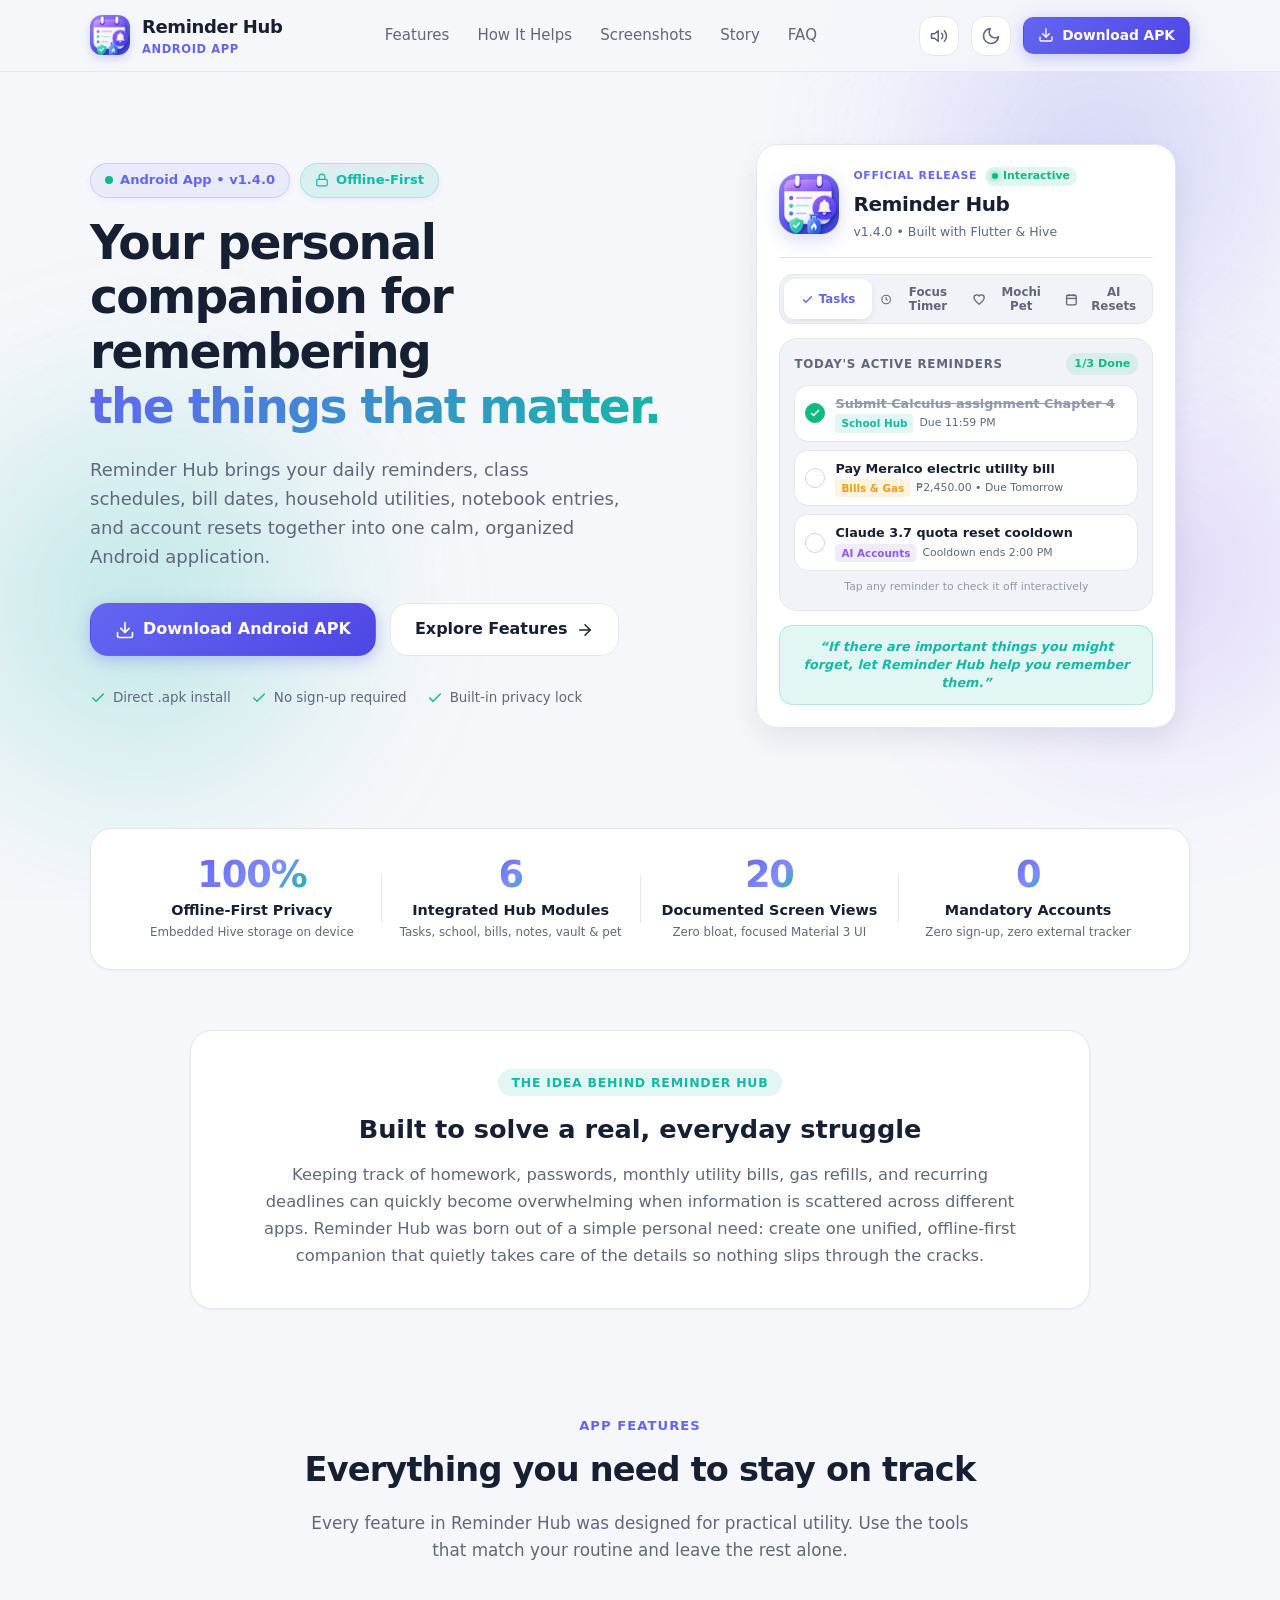
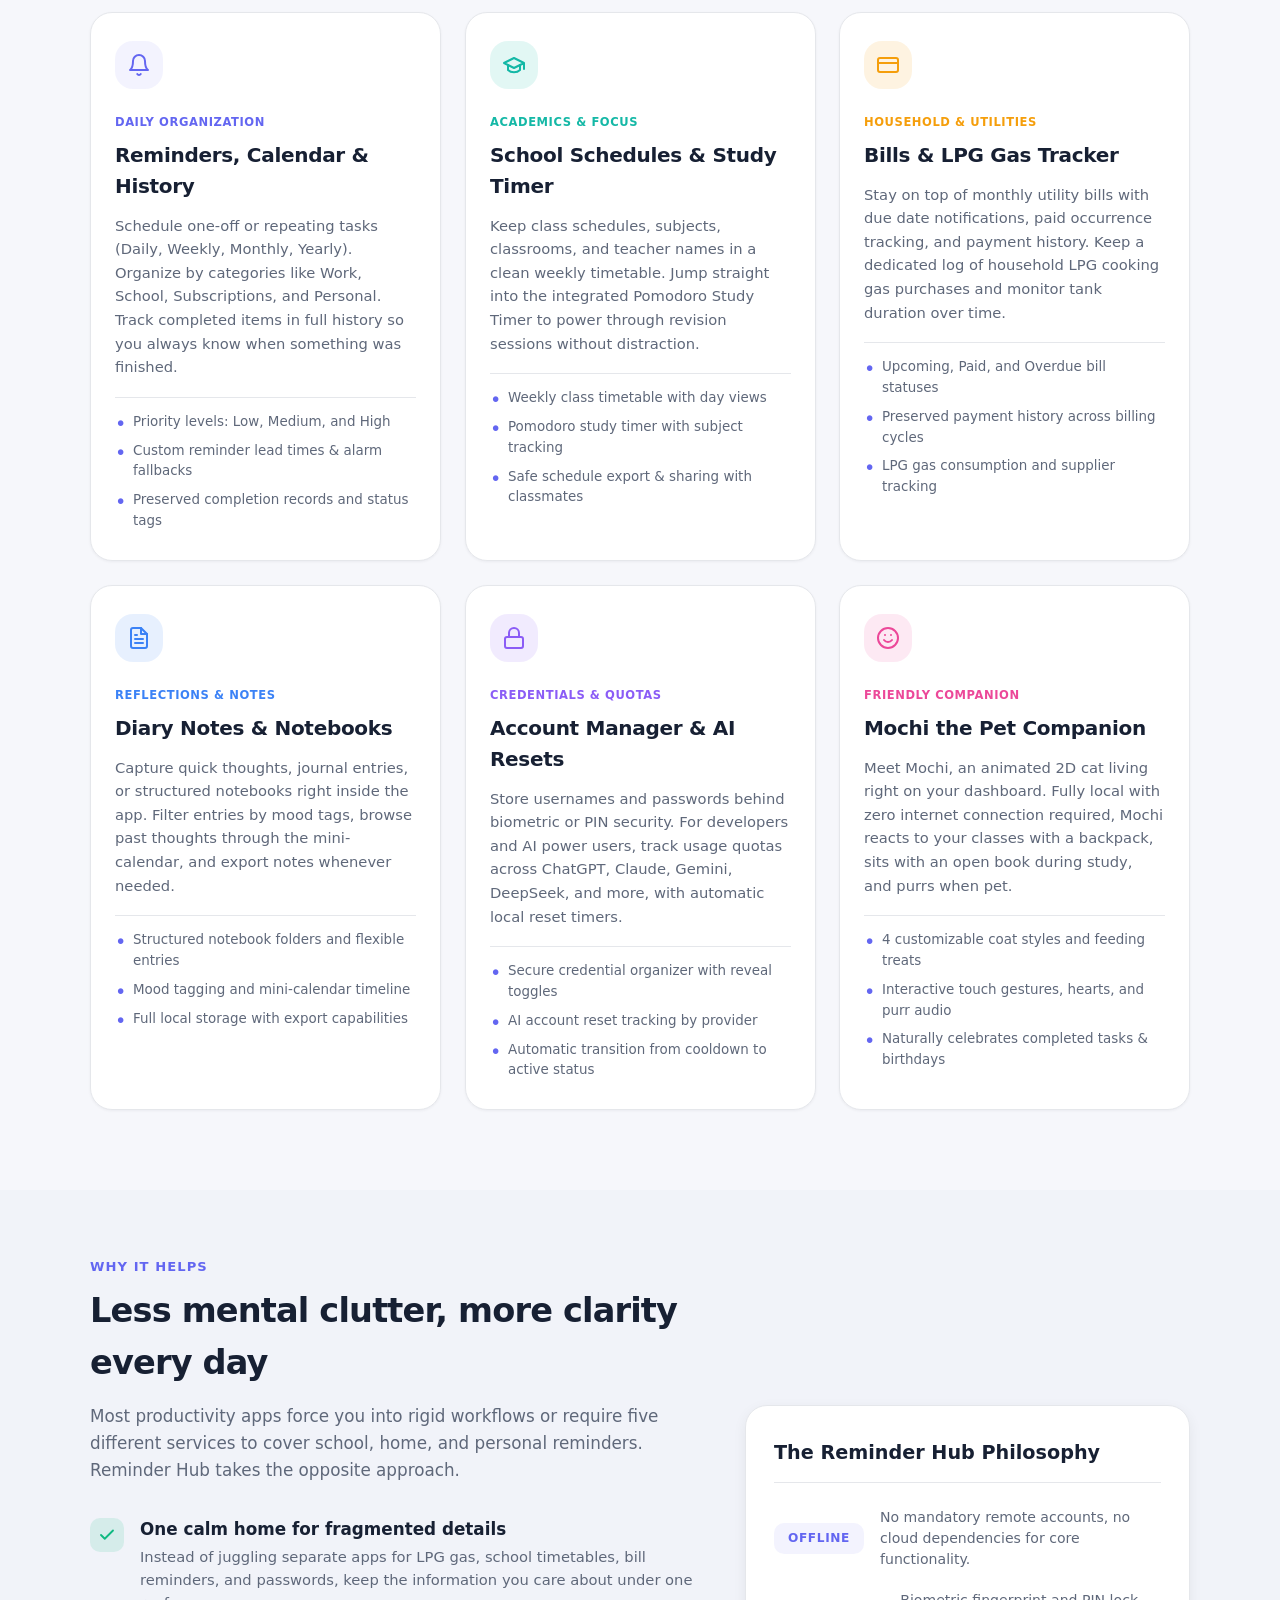
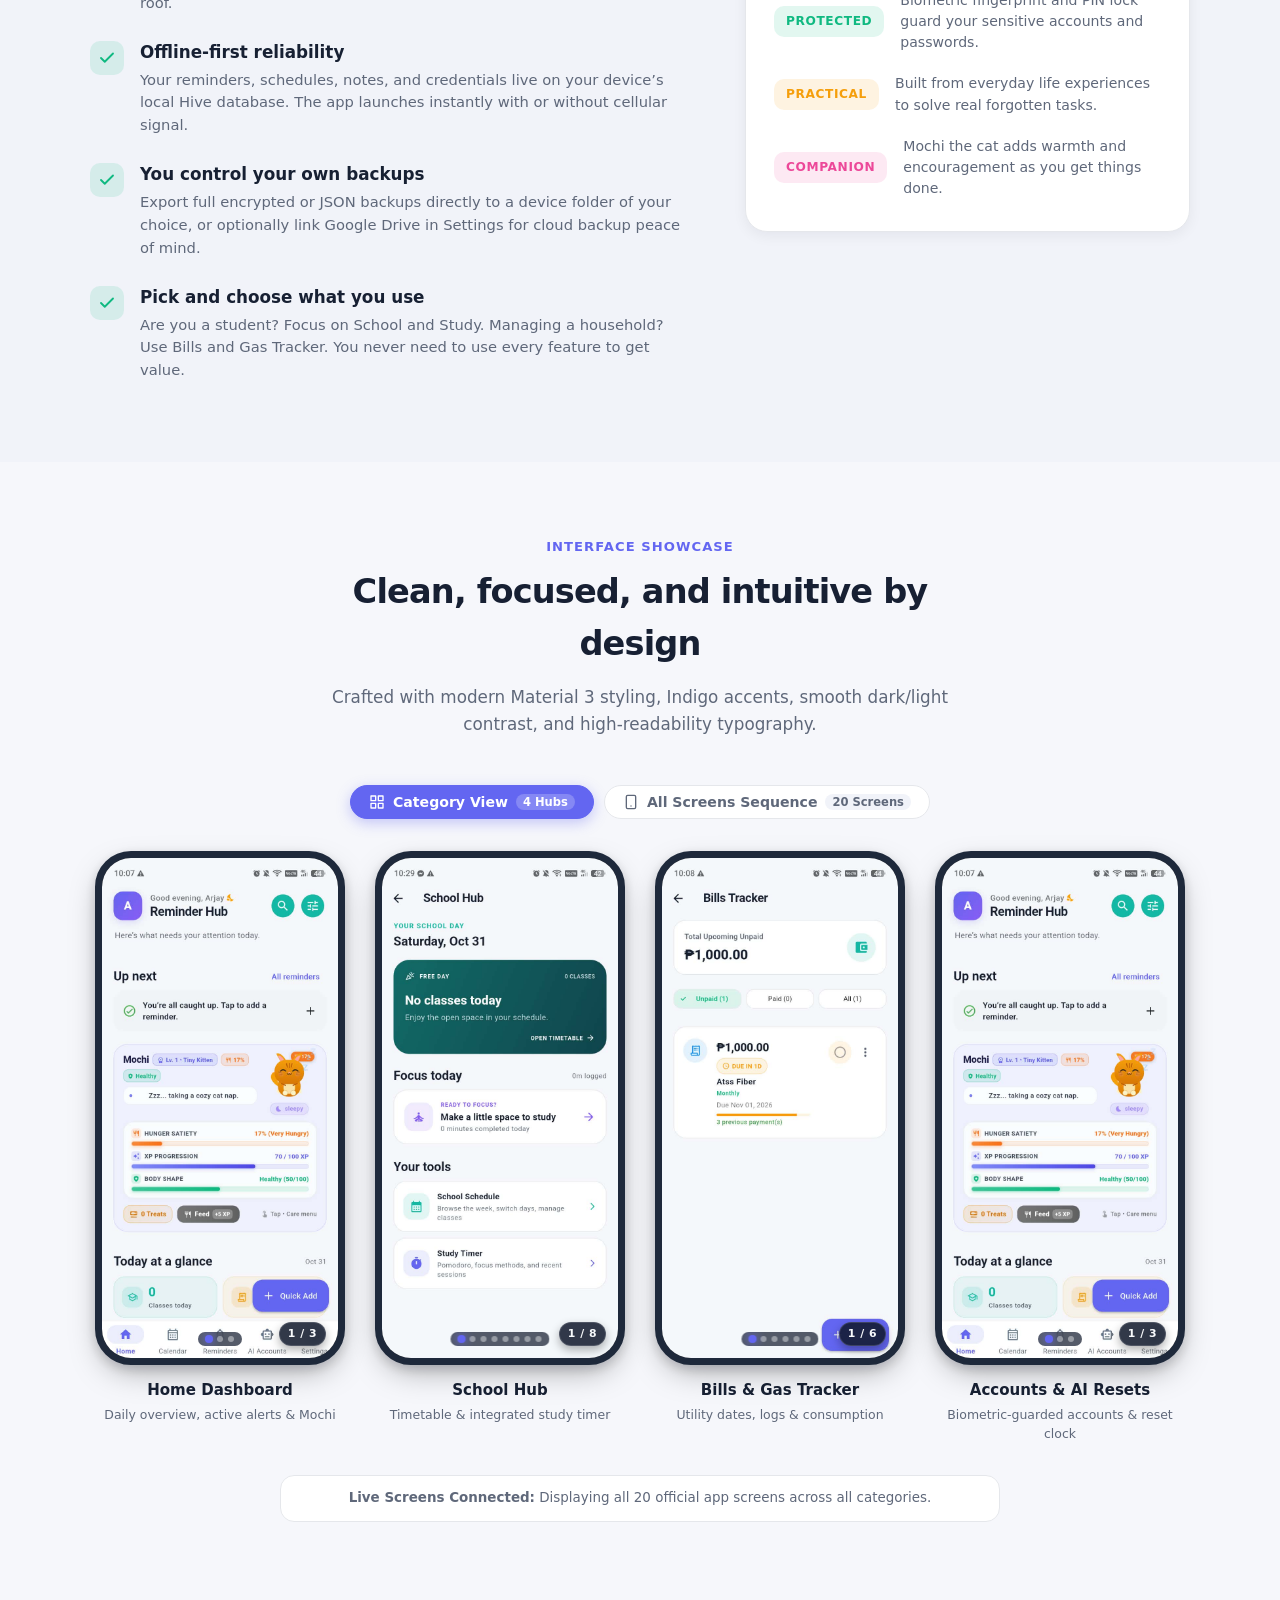
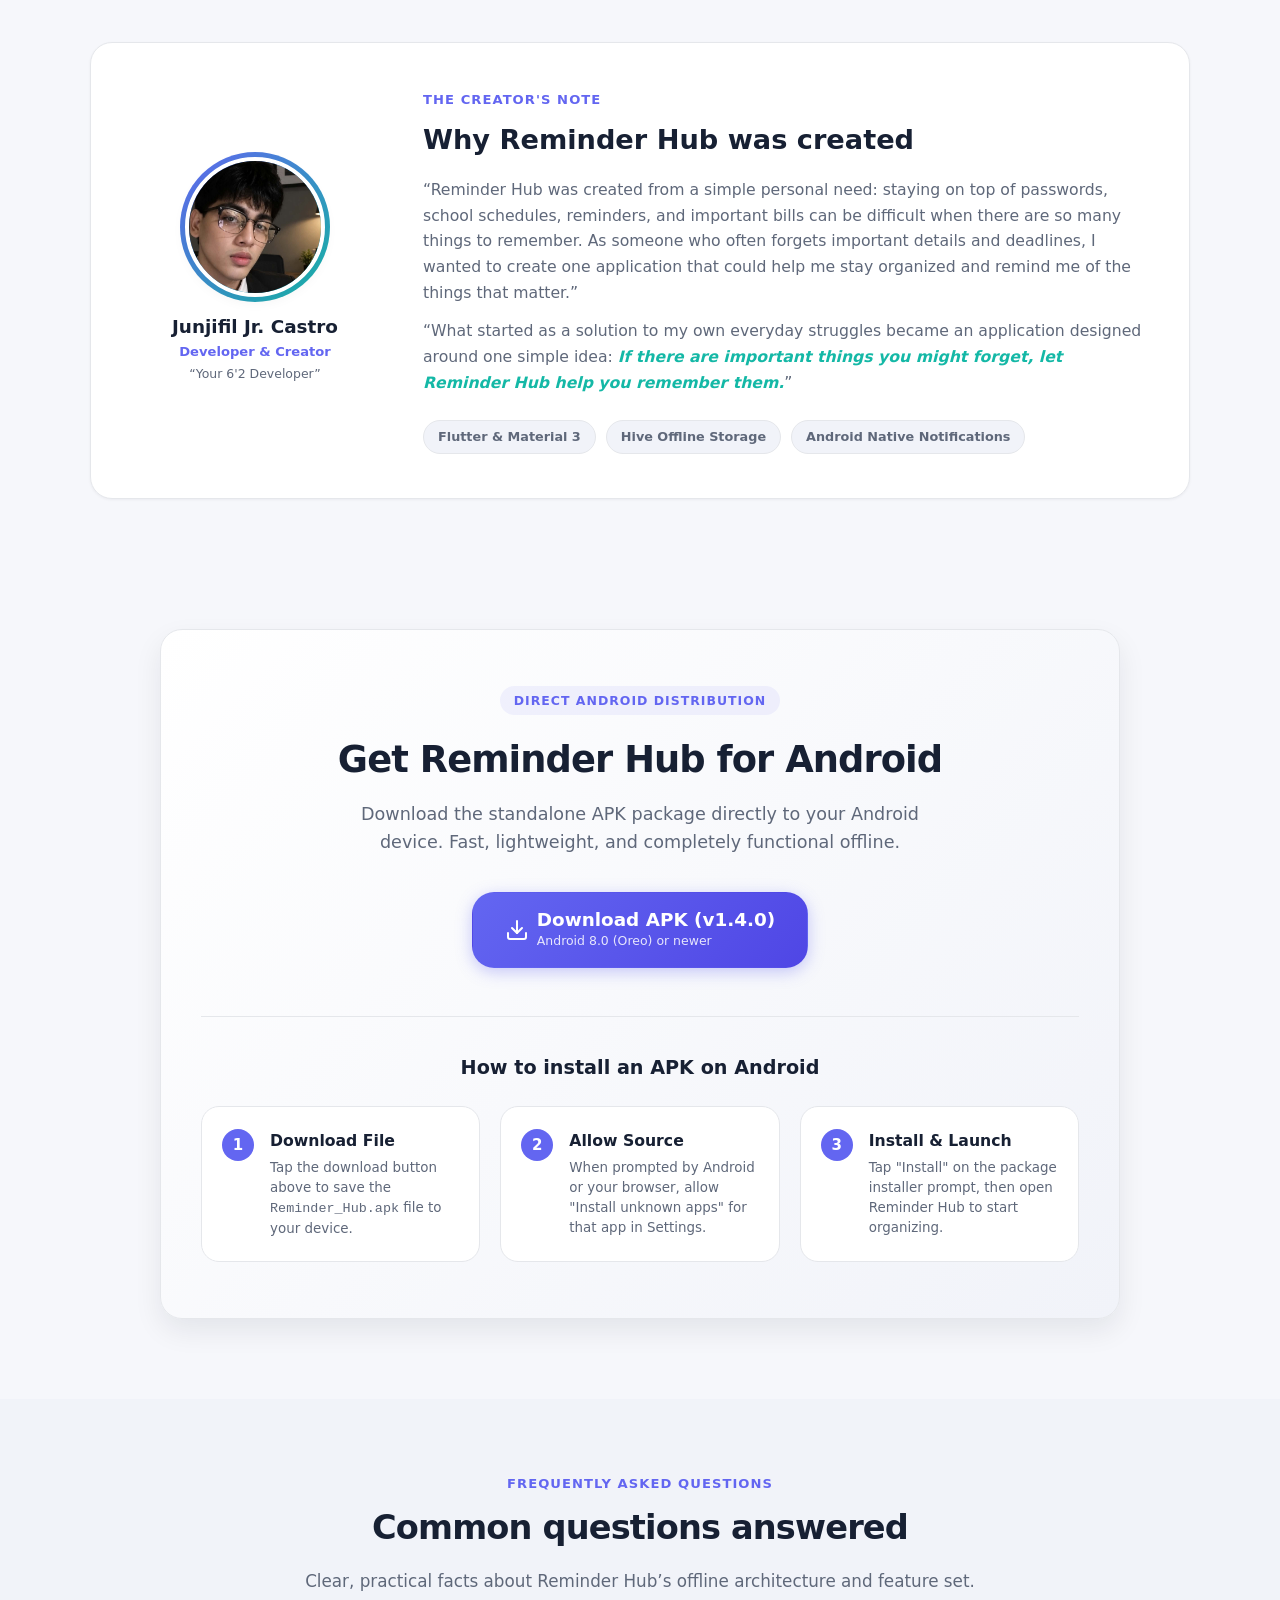
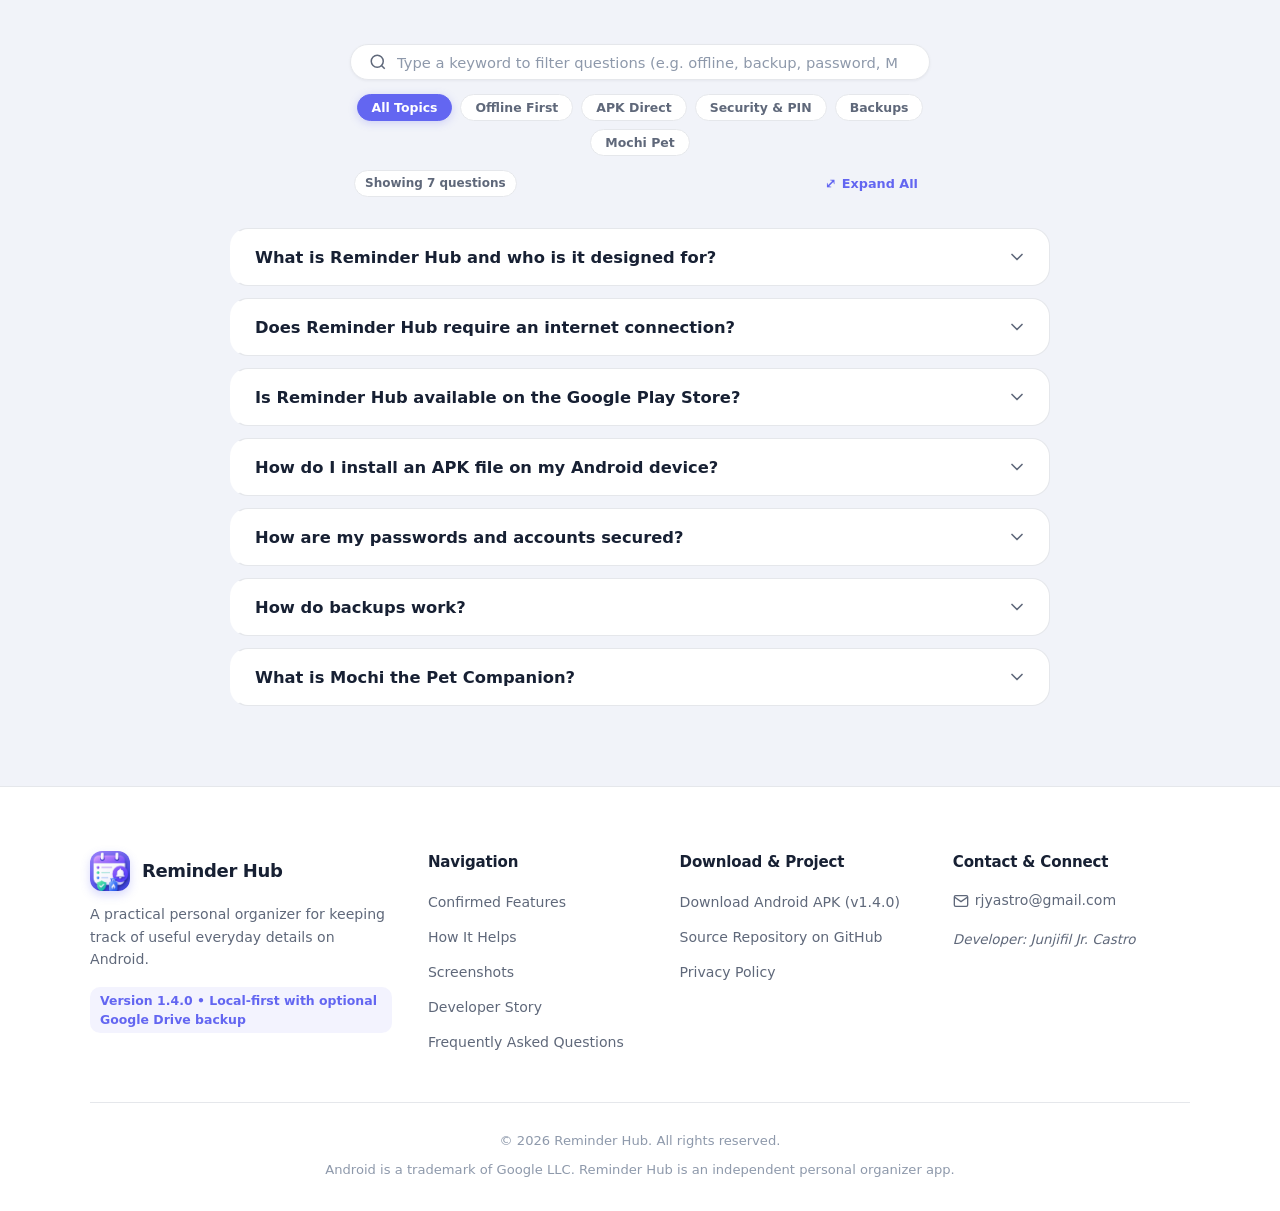
==== commit d40f0c01: "added light screens" ====
--- a/index.html
+++ b/index.html
@@ -134,7 +134,7 @@
                 <rect x="3" y="11" width="18" height="11" rx="2" ry="2"></rect>
                 <path d="M7 11V7a5 5 0 0 1 10 0v4"></path>
               </svg>
-              100% Offline-First
+              Offline-First
             </span>
           </div>
 
@@ -641,7 +641,7 @@
                   </svg>
                 </div>
                 <div class="benefit-details">
-                  <h4>100% offline-first reliability</h4>
+                  <h4>Offline-first reliability</h4>
                   <p>Your reminders, schedules, notes, and credentials live on your device’s local Hive database. The app launches instantly with or without cellular signal.</p>
                 </div>
               </div>
@@ -1192,7 +1192,7 @@
               </p>
               <ul>
                 <li><strong>Local folder backup:</strong> Export your full data as a versioned JSON backup directly into any folder you choose on your phone storage, and restore it at any time.</li>
-                <li><strong>Google Drive backup:</strong> You can optionally connect your Google account in Settings to save and restore backups to your personal Google Drive storage.</li>
+                <li><strong>Google Drive backup:</strong> Sign in with Google when you choose to connect Drive in Settings, then save and restore backups in your Google account. You do not need to sign in to use the app's local features.</li>
               </ul>
               <div class="faq-feedback-strip">
                 <span class="feedback-prompt">Was this helpful?</span>
@@ -1243,7 +1243,7 @@
             A practical personal organizer for keeping track of useful everyday details on Android.
           </p>
           <div class="footer-tech-note">
-            <span>Version 1.4.0 • 100% Offline & Private</span>
+            <span>Version 1.4.0 • Local-first with optional Google Drive backup</span>
           </div>
         </div>
 
